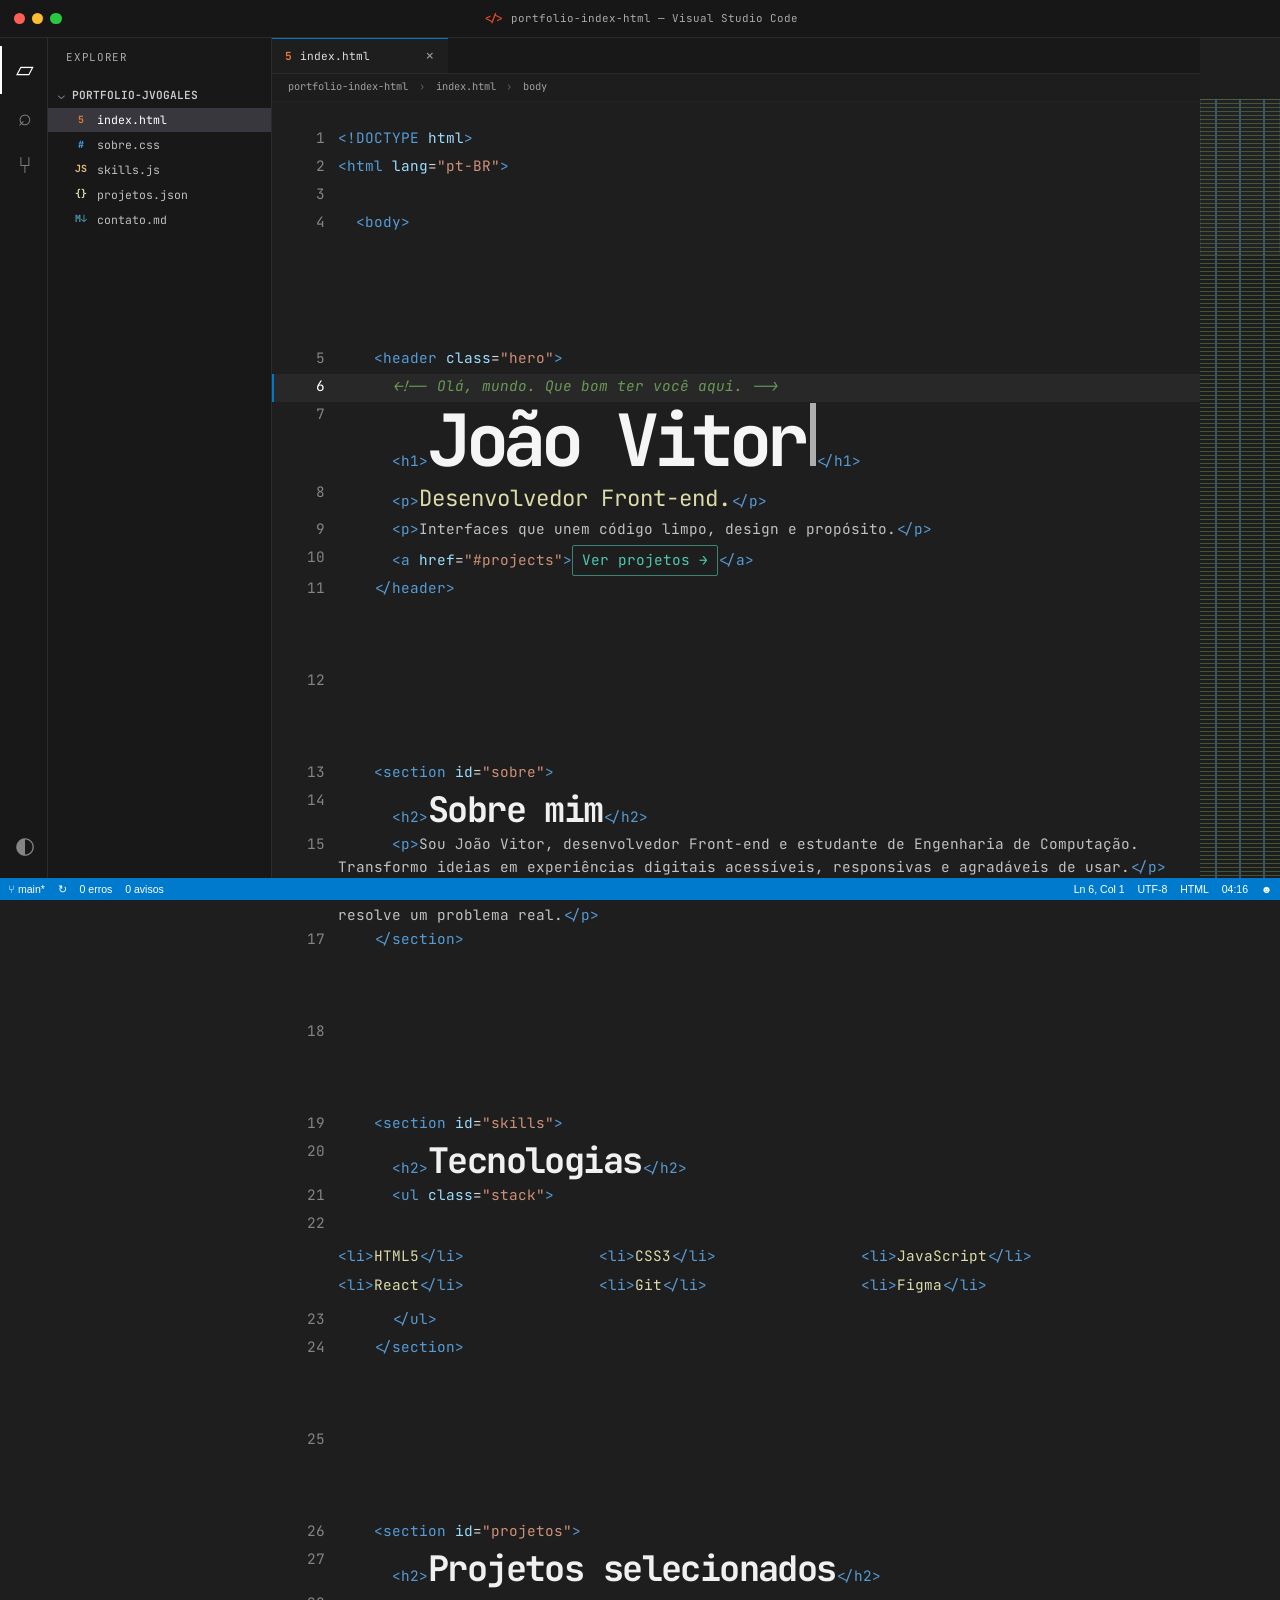
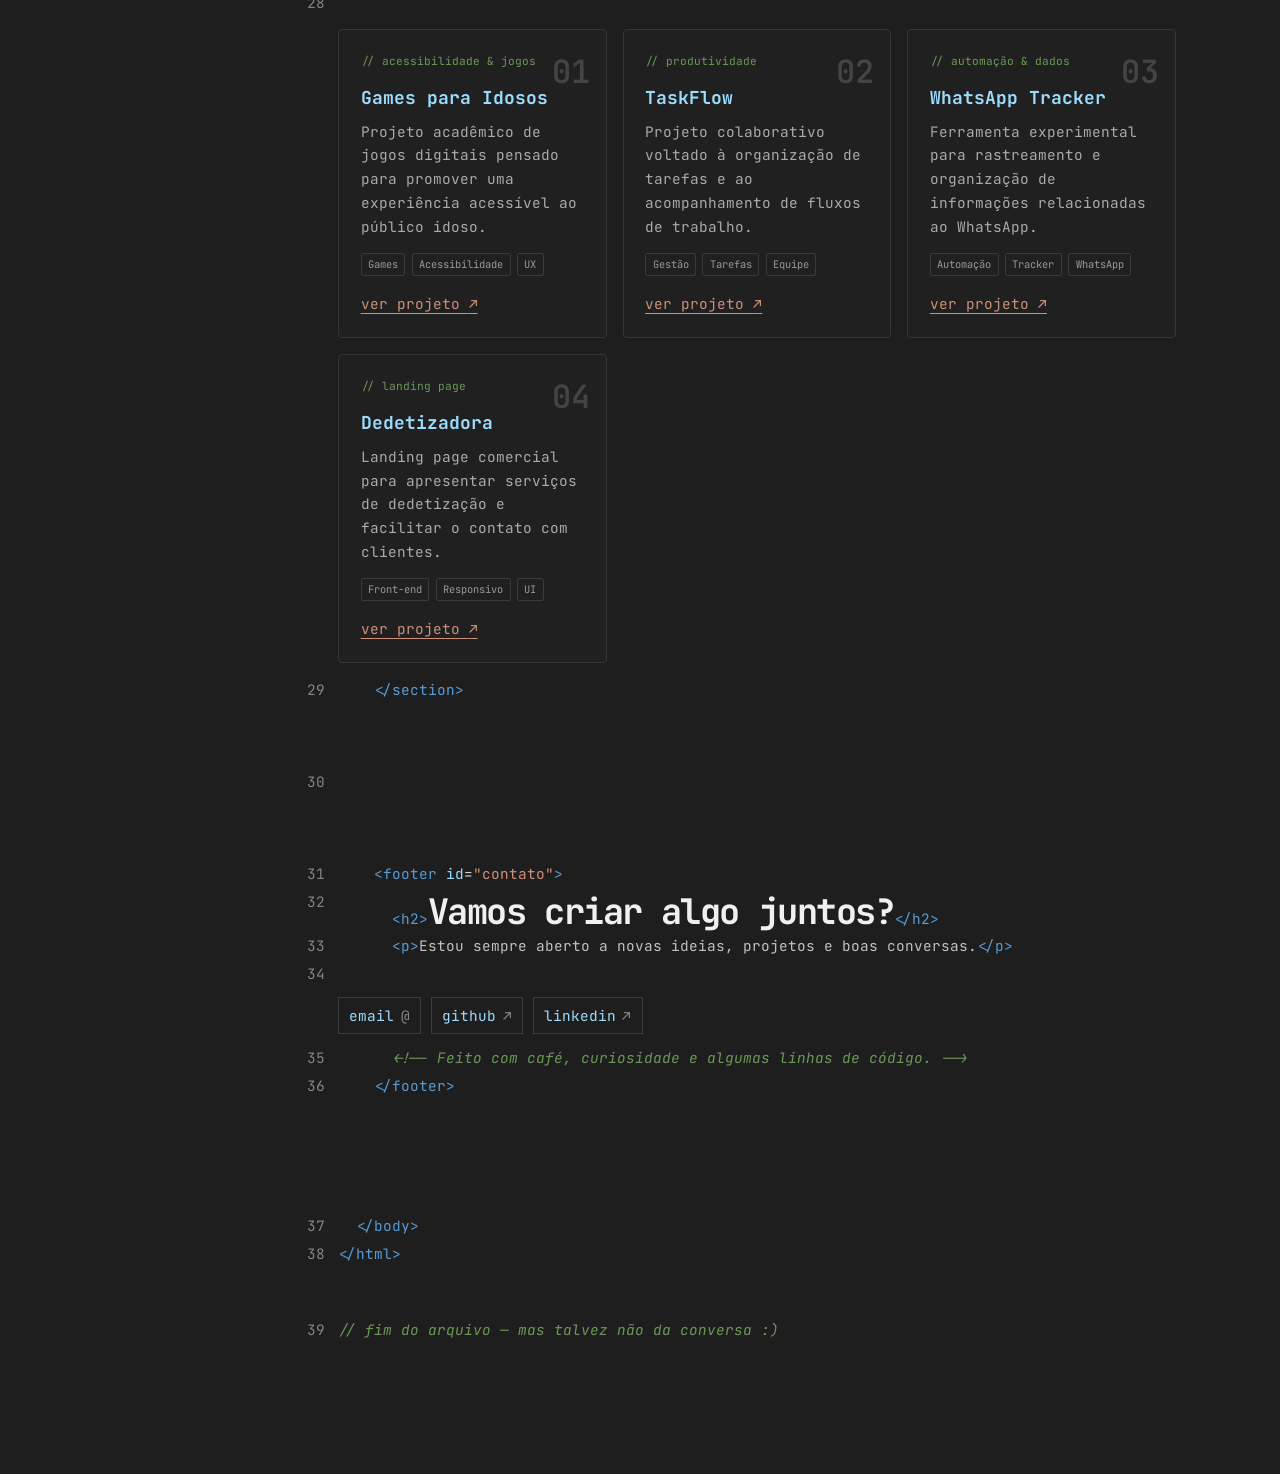
==== index.html @ 446d5761 "Add files via upload" ====
<!DOCTYPE html>
<html lang="pt-BR">
<head>
  <meta charset="UTF-8">
  <meta name="viewport" content="width=device-width, initial-scale=1.0">
  <meta name="description" content="Portfólio de João Vitor, desenvolvedor e estudante de Engenharia de Computação.">
  <meta name="theme-color" content="#1e1e1e">
  <title>João Vitor Orlandini Gales</dev></title>
  <link rel="preconnect" href="https://fonts.googleapis.com">
  <link rel="preconnect" href="https://fonts.gstatic.com" crossorigin>
  <link href="https://fonts.googleapis.com/css2?family=JetBrains+Mono:wght@400;500;600&display=swap" rel="stylesheet">
  <link rel="stylesheet" href="style.css">
</head>
<body>
  <a class="skip-link" href="#hero">Pular para o conteúdo</a>

  <div class="app-shell">
    <header class="titlebar" aria-label="Barra do editor">
      <div class="window-controls" aria-hidden="true">
        <span class="control close"></span><span class="control minimize"></span><span class="control maximize"></span>
      </div>
      <p><span class="icon-code" aria-hidden="true">&lt;/&gt;</span> portfolio-index-html — Visual Studio Code</p>
      <button class="menu-toggle" type="button" aria-label="Abrir navegação" aria-expanded="false" aria-controls="main-nav">
        <span></span><span></span><span></span>
      </button>
    </header>

    <div class="workspace">
      <aside class="activity-bar" aria-label="Atalhos do editor">
        <button class="activity active" type="button" aria-label="Arquivos" data-tooltip="Explorer">▱</button>
        <a class="activity" href="#projects" aria-label="Buscar projetos" data-tooltip="Projetos">⌕</a>
        <a class="activity" href="#contact" aria-label="Ir para contato" data-tooltip="Contato">⑂</a>
        <button class="activity theme-toggle" type="button" aria-label="Alternar tema" data-tooltip="Tema">◐</button>
      </aside>

      <aside class="explorer" aria-label="Explorador do portfólio">
        <p class="explorer-title">EXPLORER</p>
        <p class="folder"><span>⌄</span> PORTFOLIO-JVOGALES</p>
        <nav id="main-nav" aria-label="Navegação principal">
          <a href="#hero" class="file-link active"><span class="html-icon">5</span> index.html</a>
          <a href="#about" class="file-link"><span class="css-icon">#</span> sobre.css</a>
          <a href="#skills" class="file-link"><span class="js-icon">JS</span> skills.js</a>
          <a href="#projects" class="file-link"><span class="json-icon">{}</span> projetos.json</a>
          <a href="#contact" class="file-link"><span class="md-icon">M↓</span> contato.md</a>
        </nav>
      </aside>

      <main class="editor" id="editor">
        <div class="tabs" aria-hidden="true">
          <div class="tab active"><span class="html-icon">5</span> index.html <span class="tab-close">×</span></div>
        </div>

        <div class="breadcrumb" aria-hidden="true">portfolio-index-html <span>›</span> index.html <span>›</span> body</div>

        <div class="code-document">
          <div class="code-line"><span class="line-number">1</span><code><span class="syntax-tag">&lt;!DOCTYPE</span> <span class="syntax-attr">html</span><span class="syntax-tag">&gt;</span></code></div>
          <div class="code-line"><span class="line-number">2</span><code><span class="syntax-tag">&lt;html</span> <span class="syntax-attr">lang</span>=<span class="syntax-string">&quot;pt-BR&quot;</span><span class="syntax-tag">&gt;</span></code></div>
          <div class="code-line"><span class="line-number">3</span><code></code></div>
          <div class="code-line"><span class="line-number">4</span><code>  <span class="syntax-tag">&lt;body&gt;</span></code></div>

          <section id="hero" class="code-section hero" data-nav="hero" aria-labelledby="hero-title">
            <div class="code-line"><span class="line-number">5</span><code>    <span class="syntax-tag">&lt;header</span> <span class="syntax-attr">class</span>=<span class="syntax-string">&quot;hero&quot;</span><span class="syntax-tag">&gt;</span></code></div>
            <div class="code-line"><span class="line-number">6</span><code>      <span class="syntax-comment">&lt;!-- Olá, mundo. Que bom ter você aqui. --&gt;</span></code></div>
            <div class="code-line content-line"><span class="line-number">7</span><div class="code-content"><span class="indent">      </span><span class="syntax-tag">&lt;h1&gt;</span><h1 id="hero-title">João Vitor<span class="cursor" aria-hidden="true"></span></h1><span class="syntax-tag">&lt;/h1&gt;</span></div></div>
            <div class="code-line content-line"><span class="line-number">8</span><div class="code-content"><span class="indent">      </span><span class="syntax-tag">&lt;p&gt;</span><p class="hero-role">Desenvolvedor Front-end.</p><span class="syntax-tag">&lt;/p&gt;</span></div></div>
            <div class="code-line content-line"><span class="line-number">9</span><div class="code-content"><span class="indent">      </span><span class="syntax-tag">&lt;p&gt;</span><p class="hero-subtitle">Interfaces que unem código limpo, design e propósito.</p><span class="syntax-tag">&lt;/p&gt;</span></div></div>
            <div class="code-line content-line"><span class="line-number">10</span><div class="code-content"><span class="indent">      </span><span class="syntax-tag">&lt;a</span> <span class="syntax-attr">href</span>=<span class="syntax-string">&quot;#projects&quot;</span><span class="syntax-tag">&gt;</span><a class="inline-link primary-link" href="#projects">Ver projetos <span aria-hidden="true">→</span></a><span class="syntax-tag">&lt;/a&gt;</span></div></div>
            <div class="code-line"><span class="line-number">11</span><code>    <span class="syntax-tag">&lt;/header&gt;</span></code></div>
          </section>

          <div class="code-line"><span class="line-number">12</span><code></code></div>

          <section id="about" class="code-section" data-nav="about" aria-labelledby="about-title">
            <div class="code-line"><span class="line-number">13</span><code>    <span class="syntax-tag">&lt;section</span> <span class="syntax-attr">id</span>=<span class="syntax-string">&quot;sobre&quot;</span><span class="syntax-tag">&gt;</span></code></div>
            <div class="code-line content-line"><span class="line-number">14</span><div class="code-content"><span class="indent">      </span><span class="syntax-tag">&lt;h2&gt;</span><h2 id="about-title">Sobre mim</h2><span class="syntax-tag">&lt;/h2&gt;</span></div></div>
            <div class="code-line content-line text-block-line"><span class="line-number">15</span><div class="code-content"><span class="indent">      </span><span class="syntax-tag">&lt;p&gt;</span><p>Sou João Vitor, desenvolvedor Front-end e estudante de Engenharia de Computação. Transformo ideias em experiências digitais acessíveis, responsivas e agradáveis de usar.</p><span class="syntax-tag">&lt;/p&gt;</span></div></div>
            <div class="code-line content-line text-block-line"><span class="line-number">16</span><div class="code-content"><span class="indent">      </span><span class="syntax-tag">&lt;p&gt;</span><p>Gosto do encontro entre lógica e criatividade — onde cada detalhe visual também resolve um problema real.</p><span class="syntax-tag">&lt;/p&gt;</span></div></div>
            <div class="code-line"><span class="line-number">17</span><code>    <span class="syntax-tag">&lt;/section&gt;</span></code></div>
          </section>

          <div class="code-line"><span class="line-number">18</span><code></code></div>

          <section id="skills" class="code-section" data-nav="skills" aria-labelledby="skills-title">
            <div class="code-line"><span class="line-number">19</span><code>    <span class="syntax-tag">&lt;section</span> <span class="syntax-attr">id</span>=<span class="syntax-string">&quot;skills&quot;</span><span class="syntax-tag">&gt;</span></code></div>
            <div class="code-line content-line"><span class="line-number">20</span><div class="code-content"><span class="indent">      </span><span class="syntax-tag">&lt;h2&gt;</span><h2 id="skills-title">Tecnologias</h2><span class="syntax-tag">&lt;/h2&gt;</span></div></div>
            <div class="code-line"><span class="line-number">21</span><code>      <span class="syntax-tag">&lt;ul</span> <span class="syntax-attr">class</span>=<span class="syntax-string">&quot;stack&quot;</span><span class="syntax-tag">&gt;</span></code></div>
            <div class="code-line content-line skills-line"><span class="line-number">22</span><div class="code-content"><span class="indent">        </span><ul class="skill-list" aria-label="Lista de tecnologias">
              <li><span class="syntax-tag">&lt;li&gt;</span><span class="skill-chip">HTML5</span><span class="syntax-tag">&lt;/li&gt;</span></li>
              <li><span class="syntax-tag">&lt;li&gt;</span><span class="skill-chip">CSS3</span><span class="syntax-tag">&lt;/li&gt;</span></li>
              <li><span class="syntax-tag">&lt;li&gt;</span><span class="skill-chip">JavaScript</span><span class="syntax-tag">&lt;/li&gt;</span></li>
              <li><span class="syntax-tag">&lt;li&gt;</span><span class="skill-chip">React</span><span class="syntax-tag">&lt;/li&gt;</span></li>
              <li><span class="syntax-tag">&lt;li&gt;</span><span class="skill-chip">Git</span><span class="syntax-tag">&lt;/li&gt;</span></li>
              <li><span class="syntax-tag">&lt;li&gt;</span><span class="skill-chip">Figma</span><span class="syntax-tag">&lt;/li&gt;</span></li>
            </ul></div></div>
            <div class="code-line"><span class="line-number">23</span><code>      <span class="syntax-tag">&lt;/ul&gt;</span></code></div>
            <div class="code-line"><span class="line-number">24</span><code>    <span class="syntax-tag">&lt;/section&gt;</span></code></div>
          </section>

          <div class="code-line"><span class="line-number">25</span><code></code></div>

          <section id="projects" class="code-section" data-nav="projects" aria-labelledby="projects-title">
            <div class="code-line"><span class="line-number">26</span><code>    <span class="syntax-tag">&lt;section</span> <span class="syntax-attr">id</span>=<span class="syntax-string">&quot;projetos&quot;</span><span class="syntax-tag">&gt;</span></code></div>
            <div class="code-line content-line"><span class="line-number">27</span><div class="code-content"><span class="indent">      </span><span class="syntax-tag">&lt;h2&gt;</span><h2 id="projects-title">Projetos selecionados</h2><span class="syntax-tag">&lt;/h2&gt;</span></div></div>
            <div class="code-line content-line projects-line"><span class="line-number">28</span><div class="code-content"><span class="indent">      </span><div class="project-grid">
              <article class="project-card" tabindex="0">
                <div class="project-index">01</div>
                <p class="project-tag">// acessibilidade &amp; jogos</p>
                <h3>Games para Idosos</h3>
                <p>Projeto acadêmico de jogos digitais pensado para promover uma experiência acessível ao público idoso.</p>
                <ul aria-label="Temas do projeto Games para Idosos"><li>Games</li><li>Acessibilidade</li><li>UX</li></ul>
                <a href="https://github.com/jvogales/Certificadora1_GamesParaIdosos" target="_blank" rel="noopener noreferrer" aria-label="Ver Games para Idosos no GitHub">ver projeto <span>↗</span></a>
              </article>
              <article class="project-card" tabindex="0">
                <div class="project-index">02</div>
                <p class="project-tag">// produtividade</p>
                <h3>TaskFlow</h3>
                <p>Projeto colaborativo voltado à organização de tarefas e ao acompanhamento de fluxos de trabalho.</p>
                <ul aria-label="Temas do projeto TaskFlow"><li>Gestão</li><li>Tarefas</li><li>Equipe</li></ul>
                <a href="https://github.com/jpgb2023/Taskflow-TF-2026.1" target="_blank" rel="noopener noreferrer" aria-label="Ver TaskFlow no GitHub">ver projeto <span>↗</span></a>
              </article>
              <article class="project-card" tabindex="0">
                <div class="project-index">03</div>
                <p class="project-tag">// automação &amp; dados</p>
                <h3>WhatsApp Tracker</h3>
                <p>Ferramenta experimental para rastreamento e organização de informações relacionadas ao WhatsApp.</p>
                <ul aria-label="Temas do WhatsApp Tracker"><li>Automação</li><li>Tracker</li><li>WhatsApp</li></ul>
                <a href="https://github.com/jvogales/whatsapp-tracker" target="_blank" rel="noopener noreferrer" aria-label="Ver WhatsApp Tracker no GitHub">ver projeto <span>↗</span></a>
              </article>
              <article class="project-card" tabindex="0">
                <div class="project-index">04</div>
                <p class="project-tag">// landing page</p>
                <h3>Dedetizadora</h3>
                <p>Landing page comercial para apresentar serviços de dedetização e facilitar o contato com clientes.</p>
                <ul aria-label="Temas da Landing Page Dedetizadora"><li>Front-end</li><li>Responsivo</li><li>UI</li></ul>
                <a href="https://github.com/jvogales/landing-page-dedetizadora" target="_blank" rel="noopener noreferrer" aria-label="Ver Landing Page Dedetizadora no GitHub">ver projeto <span>↗</span></a>
              </article>
            </div></div></div>
            <div class="code-line"><span class="line-number">29</span><code>    <span class="syntax-tag">&lt;/section&gt;</span></code></div>
          </section>

          <div class="code-line"><span class="line-number">30</span><code></code></div>

          <section id="contact" class="code-section contact" data-nav="contact" aria-labelledby="contact-title">
            <div class="code-line"><span class="line-number">31</span><code>    <span class="syntax-tag">&lt;footer</span> <span class="syntax-attr">id</span>=<span class="syntax-string">&quot;contato&quot;</span><span class="syntax-tag">&gt;</span></code></div>
            <div class="code-line content-line"><span class="line-number">32</span><div class="code-content"><span class="indent">      </span><span class="syntax-tag">&lt;h2&gt;</span><h2 id="contact-title">Vamos criar algo juntos?</h2><span class="syntax-tag">&lt;/h2&gt;</span></div></div>
            <div class="code-line content-line text-block-line"><span class="line-number">33</span><div class="code-content"><span class="indent">      </span><span class="syntax-tag">&lt;p&gt;</span><p>Estou sempre aberto a novas ideias, projetos e boas conversas.</p><span class="syntax-tag">&lt;/p&gt;</span></div></div>
            <div class="code-line content-line contact-links-line"><span class="line-number">34</span><div class="code-content"><span class="indent">      </span><div class="contact-links">
              <a href="mailto:orlandinijoao9@gmail.com">email<span aria-hidden="true">@</span></a>
              <a href="https://github.com/jvogales" target="_blank" rel="noopener noreferrer">github<span aria-hidden="true">↗</span></a>
              <a href="https://www.linkedin.com/in/joaogales" target="_blank" rel="noopener noreferrer">linkedin<span aria-hidden="true">↗</span></a>
            </div></div></div>
            <div class="code-line"><span class="line-number">35</span><code>      <span class="syntax-comment">&lt;!-- Feito com café, curiosidade e algumas linhas de código. --&gt;</span></code></div>
            <div class="code-line"><span class="line-number">36</span><code>    <span class="syntax-tag">&lt;/footer&gt;</span></code></div>
          </section>

          <div class="code-line"><span class="line-number">37</span><code>  <span class="syntax-tag">&lt;/body&gt;</span></code></div>
          <div class="code-line"><span class="line-number">38</span><code><span class="syntax-tag">&lt;/html&gt;</span></code></div>
          <div class="code-line eof-line"><span class="line-number">39</span><code><span class="syntax-comment">// fim do arquivo — mas talvez não da conversa :)</span></code></div>
        </div>

        <aside class="minimap" aria-hidden="true"><div class="minimap-viewport"></div></aside>
      </main>
    </div>

    <footer class="statusbar" aria-label="Barra de status">
      <div class="status-left"><span class="branch">⑂ main*</span><span>↻</span><span>0 erros</span><span>0 avisos</span></div>
      <div class="status-right"><span id="status-position">Ln 1, Col 1</span><span>UTF-8</span><span>HTML</span><time id="clock" aria-label="Horário atual">--:--</time><span class="status-smile" title="Você encontrou um easter egg">☻</span></div>
    </footer>
  </div>

  <div class="command-palette" role="dialog" aria-modal="true" aria-label="Navegação rápida" hidden>
    <div class="palette-box">
      <label for="palette-input">&gt; Ir para...</label>
      <input id="palette-input" type="text" autocomplete="off" placeholder="Digite: sobre, skills, projetos ou contato">
      <p><kbd>Enter</kbd> para navegar · <kbd>Esc</kbd> para fechar</p>
    </div>
  </div>

  <div class="toast" role="status" aria-live="polite"></div>
  <script src="script.js"></script>
</body>
</html>
---- style.css ----
:root {
  --bg: #1e1e1e;
  --sidebar: #181818;
  --panel: #252526;
  --line: #2b2b2b;
  --text: #d4d4d4;
  --muted: #858585;
  --tag: #569cd6;
  --attr: #9cdcfe;
  --string: #ce9178;
  --comment: #6a9955;
  --accent: #4ec9b0;
  --yellow: #dcdcaa;
  --status: #007acc;
  --line-height: 1.75rem;
  --line-number-width: 3.25rem;
  --shadow: 0 24px 80px rgba(0, 0, 0, .35);
}

* { box-sizing: border-box; }

html { scroll-behavior: smooth; scroll-padding-top: 5rem; }

body {
  margin: 0;
  min-width: 320px;
  background: #101010;
  color: var(--text);
  font-family: "JetBrains Mono", "Cascadia Code", Consolas, monospace;
  font-size: .82rem;
  line-height: 1.65;
}

button, input { font: inherit; }
a { color: inherit; }

::selection { color: #fff; background: rgba(0, 122, 204, .72); }

.skip-link {
  position: fixed;
  z-index: 1000;
  top: .75rem;
  left: .75rem;
  padding: .65rem 1rem;
  color: #fff;
  background: var(--status);
  transform: translateY(-200%);
}
.skip-link:focus { transform: none; }

.app-shell {
  min-height: 100vh;
  min-height: 100dvh;
  background: var(--bg);
}

.titlebar {
  position: sticky;
  z-index: 40;
  top: 0;
  display: flex;
  align-items: center;
  justify-content: center;
  height: 2.4rem;
  border-bottom: 1px solid var(--line);
  background: rgba(24, 24, 24, .94);
  backdrop-filter: blur(12px);
  color: #aaa;
  font-size: .68rem;
}
.titlebar p { margin: 0; }
.icon-code { color: #e44d26; font-weight: 600; }
.window-controls { position: absolute; left: .85rem; display: flex; gap: .45rem; }
.control { width: .7rem; height: .7rem; border-radius: 50%; }
.control.close { background: #ff5f57; }
.control.minimize { background: #febc2e; }
.control.maximize { background: #28c840; }

.menu-toggle {
  position: absolute;
  right: .75rem;
  display: grid;
  gap: 4px;
  padding: .4rem;
  border: 0;
  background: transparent;
  cursor: pointer;
}
.menu-toggle span { display: block; width: 1.15rem; height: 1px; background: #bbb; }

.workspace { display: grid; grid-template-columns: 2.8rem minmax(0, 1fr); min-height: calc(100dvh - 3.8rem); }

.activity-bar {
  position: sticky;
  z-index: 30;
  top: 2.4rem;
  height: calc(100vh - 3.8rem);
  background: #181818;
  border-right: 1px solid var(--line);
  display: flex;
  flex-direction: column;
  align-items: center;
  padding-top: .45rem;
}
.activity {
  position: relative;
  display: grid;
  width: 100%;
  height: 3rem;
  place-items: center;
  border: 0;
  border-left: 2px solid transparent;
  background: none;
  color: #858585;
  text-decoration: none;
  font-size: 1.45rem;
  cursor: pointer;
}
.activity:hover, .activity:focus-visible, .activity.active { color: #fff; }
.activity.active { border-left-color: #fff; }
.theme-toggle { margin-top: auto; margin-bottom: .5rem; }
.activity::after {
  position: absolute;
  z-index: 5;
  left: calc(100% + .35rem);
  padding: .25rem .45rem;
  border-radius: 3px;
  background: #111;
  color: #ddd;
  content: attr(data-tooltip);
  opacity: 0;
  pointer-events: none;
  transform: translateX(-4px);
  transition: .15s ease;
  font-size: .66rem;
  white-space: nowrap;
}
.activity:hover::after { opacity: 1; transform: none; }

.explorer {
  position: fixed;
  z-index: 35;
  top: 2.4rem;
  left: 2.8rem;
  width: min(16rem, calc(100vw - 2.8rem));
  height: calc(100dvh - 3.8rem);
  border-right: 1px solid var(--line);
  background: var(--sidebar);
  transform: translateX(-105%);
  transition: transform .25s ease;
}
.explorer.open { transform: none; box-shadow: 14px 0 40px rgba(0, 0, 0, .42); }
.explorer-title { margin: .65rem 1.15rem 1rem; color: #aaa; font-size: .68rem; letter-spacing: .06em; }
.folder { margin: 0; padding: .2rem .6rem; color: #ccc; font-size: .7rem; font-weight: 600; }
.folder span { color: #888; }
.file-link {
  display: flex;
  align-items: center;
  gap: .5rem;
  min-height: 1.55rem;
  padding: 0 .8rem 0 1.55rem;
  color: #bdbdbd;
  text-decoration: none;
  font-size: .72rem;
}
.file-link:hover, .file-link.active { background: #37373d; color: #fff; }
.file-link span { width: 1rem; font-size: .62rem; font-weight: 700; text-align: center; }
.html-icon { color: #e37933; }
.css-icon { color: #42a5f5; }
.js-icon { color: #e5c07b; }
.json-icon { color: #dcdcaa; }
.md-icon { color: #519aba; }

.editor { position: relative; min-width: 0; overflow: clip; background: var(--bg); }
.tabs { position: sticky; z-index: 20; top: 2.4rem; height: 2.2rem; border-bottom: 1px solid var(--line); background: #181818; }
.tab { display: flex; align-items: center; gap: .55rem; width: 11rem; height: 100%; padding: 0 .8rem; border-top: 1px solid var(--status); background: var(--bg); color: #ddd; font-size: .7rem; }
.tab .html-icon { font-weight: 700; }
.tab-close { margin-left: auto; color: #999; font-size: 1rem; }
.breadcrumb { position: sticky; z-index: 18; top: 4.6rem; height: 1.8rem; padding: .26rem 1rem; border-bottom: 1px solid #242424; background: rgba(30, 30, 30, .96); color: #a0a0a0; font-size: .65rem; }
.breadcrumb span { padding: 0 .3rem; color: #666; }

.code-document { max-width: 78rem; padding: 1rem 0 8rem; }
.code-line {
  display: grid;
  grid-template-columns: var(--line-number-width) minmax(0, 1fr);
  min-height: var(--line-height);
  border-left: 2px solid transparent;
}
.code-line.is-active { border-left-color: var(--status); background: rgba(255, 255, 255, .045); }
.line-number { padding-right: .8rem; color: #858585; text-align: right; user-select: none; }
.code-line.is-active .line-number { color: #fff; }
.code-line code { display: block; padding-right: 1rem; color: var(--text); font-family: inherit; white-space: pre-wrap; }
.syntax-tag { color: var(--tag); }
.syntax-attr { color: var(--attr); }
.syntax-string { color: var(--string); }
.syntax-comment { color: var(--comment); font-style: italic; }

.code-content { min-width: 0; padding-right: 1.5rem; }
.code-content > * { vertical-align: baseline; }
.indent { white-space: pre; }
h1, h2, h3, p { margin-top: 0; }
h1, h2, .hero-role, .hero-subtitle, .text-block-line p { display: inline; }
h1 { color: #f5f5f5; font-size: clamp(2rem, 7vw, 4.5rem); line-height: 1.08; letter-spacing: -.075em; }
h2 { color: #f0f0f0; font-size: clamp(1.35rem, 5vw, 2.2rem); line-height: 1.25; letter-spacing: -.045em; }
.hero { padding: clamp(3rem, 12vh, 8rem) 0 4rem; }
.hero-role { color: var(--yellow); font-size: clamp(1rem, 3.6vw, 1.4rem); }
.hero-subtitle, .text-block-line p { color: #c1c1c1; }
.primary-link {
  display: inline-flex;
  align-items: center;
  gap: .6rem;
  padding: .15rem .55rem;
  border: 1px solid rgba(78, 201, 176, .6);
  border-radius: 2px;
  color: var(--accent);
  text-decoration: none;
  transition: .18s ease;
}
.primary-link:hover, .primary-link:focus-visible { background: var(--accent); color: #10211e; box-shadow: 0 0 24px rgba(78, 201, 176, .15); }
.cursor { display: inline-block; width: .09em; height: .88em; margin-left: .08em; background: #aeafad; animation: blink 1s step-end infinite; }
@keyframes blink { 50% { opacity: 0; } }

.code-section:not(.hero) { padding: 4rem 0; }
.text-block-line .code-content { max-width: 61rem; }

.skill-list {
  display: grid;
  grid-template-columns: repeat(2, minmax(0, 1fr));
  gap: .35rem 1rem;
  max-width: 48rem;
  margin: .6rem 0;
  padding: 0;
  list-style: none;
}
.skill-list li { min-width: 0; }
.skill-chip { color: var(--yellow); transition: color .18s ease, text-shadow .18s ease; }
.skill-list li:hover .skill-chip { color: #fff; text-shadow: 0 0 14px rgba(220, 220, 170, .45); }

.project-grid { display: grid; gap: 1rem; max-width: 63rem; margin: .9rem 0; }
.project-card {
  position: relative;
  overflow: hidden;
  padding: 1.35rem;
  border: 1px solid #353535;
  border-radius: 4px;
  background: #202020;
  transition: border-color .2s ease, transform .2s ease, background .2s ease;
}
.project-card::before { position: absolute; inset: 0 auto 0 0; width: 2px; background: var(--tag); content: ""; transform: scaleY(0); transition: transform .2s ease; }
.project-card:hover, .project-card:focus-visible { outline: none; border-color: #555; background: #242424; transform: translateY(-3px); }
.project-card:hover::before, .project-card:focus-visible::before { transform: scaleY(1); }
.project-index { position: absolute; top: 1rem; right: 1rem; color: #444; font-size: 2rem; font-weight: 600; }
.project-tag { margin-bottom: .8rem; color: var(--comment); font-size: .7rem; }
.project-card h3 { margin-bottom: .45rem; color: var(--attr); font-size: 1.12rem; }
.project-card > p:not(.project-tag) { max-width: 36rem; margin-bottom: .9rem; color: #aaa; }
.project-card ul { display: flex; flex-wrap: wrap; gap: .4rem; margin: 0 0 1rem; padding: 0; list-style: none; }
.project-card li { padding: .12rem .4rem; border: 1px solid #3a3a3a; border-radius: 2px; color: #999; font-size: .65rem; }
.project-card a { color: var(--string); text-underline-offset: .25rem; }
.project-card a:hover { color: #f3b394; }

.contact { padding-bottom: 7rem !important; }
.contact-links { display: flex; flex-wrap: wrap; gap: .6rem; margin: .75rem 0; }
.contact-links a { padding: .35rem .65rem; border: 1px solid #3c3c3c; color: var(--attr); text-decoration: none; transition: .18s ease; }
.contact-links a:hover, .contact-links a:focus-visible { border-color: var(--attr); background: rgba(156, 220, 254, .08); }
.contact-links span { padding-left: .4rem; color: var(--muted); }
.eof-line { margin-top: 3rem; }

.minimap { display: none; }
.statusbar {
  position: fixed;
  z-index: 60;
  inset: auto 0 0;
  display: flex;
  justify-content: space-between;
  height: 1.4rem;
  padding: 0 .5rem;
  background: var(--status);
  color: #fff;
  font-family: Arial, sans-serif;
  font-size: .66rem;
  line-height: 1.4rem;
}
.status-left, .status-right { display: flex; align-items: center; gap: .8rem; }
.status-right span:nth-child(2), .status-right span:nth-child(3) { display: none; }
.status-smile { cursor: help; }

.command-palette {
  position: fixed;
  z-index: 100;
  inset: 0;
  padding: 8vh 1rem;
  background: rgba(0, 0, 0, .5);
}
.command-palette[hidden] { display: none; }
.palette-box { max-width: 38rem; margin: 0 auto; padding: .65rem; border: 1px solid #454545; border-radius: 4px; background: #252526; box-shadow: var(--shadow); }
.palette-box label { display: block; margin-bottom: .35rem; color: #ddd; }
.palette-box input { width: 100%; padding: .75rem; border: 1px solid var(--status); outline: none; background: #3c3c3c; color: #fff; }
.palette-box p { margin: .5rem 0 0; color: #888; font-size: .65rem; }
kbd { padding: .08rem .3rem; border: 1px solid #555; border-radius: 2px; background: #333; color: #ccc; }
.toast { position: fixed; z-index: 110; right: 1rem; bottom: 2.4rem; max-width: calc(100vw - 2rem); padding: .7rem 1rem; border-left: 2px solid var(--accent); background: #252526; color: #ddd; box-shadow: var(--shadow); opacity: 0; transform: translateY(1rem); pointer-events: none; transition: .25s ease; }
.toast.show { opacity: 1; transform: none; }

body.light-theme {
  --bg: #fafafa;
  --sidebar: #f2f2f2;
  --panel: #ececec;
  --line: #ddd;
  --text: #383a42;
  --muted: #8a8a8a;
  --tag: #4078f2;
  --attr: #0184bc;
  --string: #a626a4;
  --comment: #50a14f;
  --accent: #0184bc;
  --yellow: #986801;
  background: #ddd;
}
body.light-theme .titlebar, body.light-theme .activity-bar, body.light-theme .tabs { background: #e8e8e8; }
body.light-theme .breadcrumb { background: rgba(250, 250, 250, .96); }
body.light-theme .project-card { background: #f5f5f5; }
body.light-theme h1, body.light-theme h2 { color: #202124; }
body.light-theme .hero-subtitle, body.light-theme .text-block-line p { color: #555; }

@media (min-width: 650px) {
  body { font-size: .9rem; }
  .workspace { grid-template-columns: 3rem 12.5rem minmax(0, 1fr); }
  .activity-bar { grid-column: 1; }
  .explorer { position: sticky; z-index: 25; top: 2.4rem; left: auto; grid-column: 2; width: auto; height: calc(100vh - 3.8rem); transform: none; }
  .editor { grid-column: 3; }
  .menu-toggle { display: none; }
  .code-document { padding-top: 1.5rem; }
  .skill-list { grid-template-columns: repeat(3, minmax(0, 1fr)); }
  .status-right span:nth-child(2), .status-right span:nth-child(3) { display: inline; }
}

@media (min-width: 980px) {
  :root { --line-number-width: 4rem; }
  .workspace { grid-template-columns: 3rem 14rem minmax(0, 1fr); }
  .editor { padding-right: 5rem; }
  .minimap { position: fixed; z-index: 15; top: 6.2rem; right: 0; display: block; width: 5rem; height: calc(100vh - 7.6rem); opacity: .45; background: repeating-linear-gradient(to bottom, #6a9955 0 1px, transparent 1px 4px), repeating-linear-gradient(to right, transparent 0 15px, #569cd6 15px 17px, transparent 17px 24px); }
  .minimap-viewport { position: absolute; inset: 0; height: 20%; border: 1px solid rgba(255, 255, 255, .12); background: rgba(255, 255, 255, .05); }
  .project-grid { grid-template-columns: repeat(3, 1fr); }
  .project-card { min-height: 19rem; display: flex; flex-direction: column; }
  .project-card a { margin-top: auto; }
}

@media (prefers-reduced-motion: reduce) {
  html { scroll-behavior: auto; }
  *, *::before, *::after { animation-duration: .01ms !important; animation-iteration-count: 1 !important; transition-duration: .01ms !important; }
}
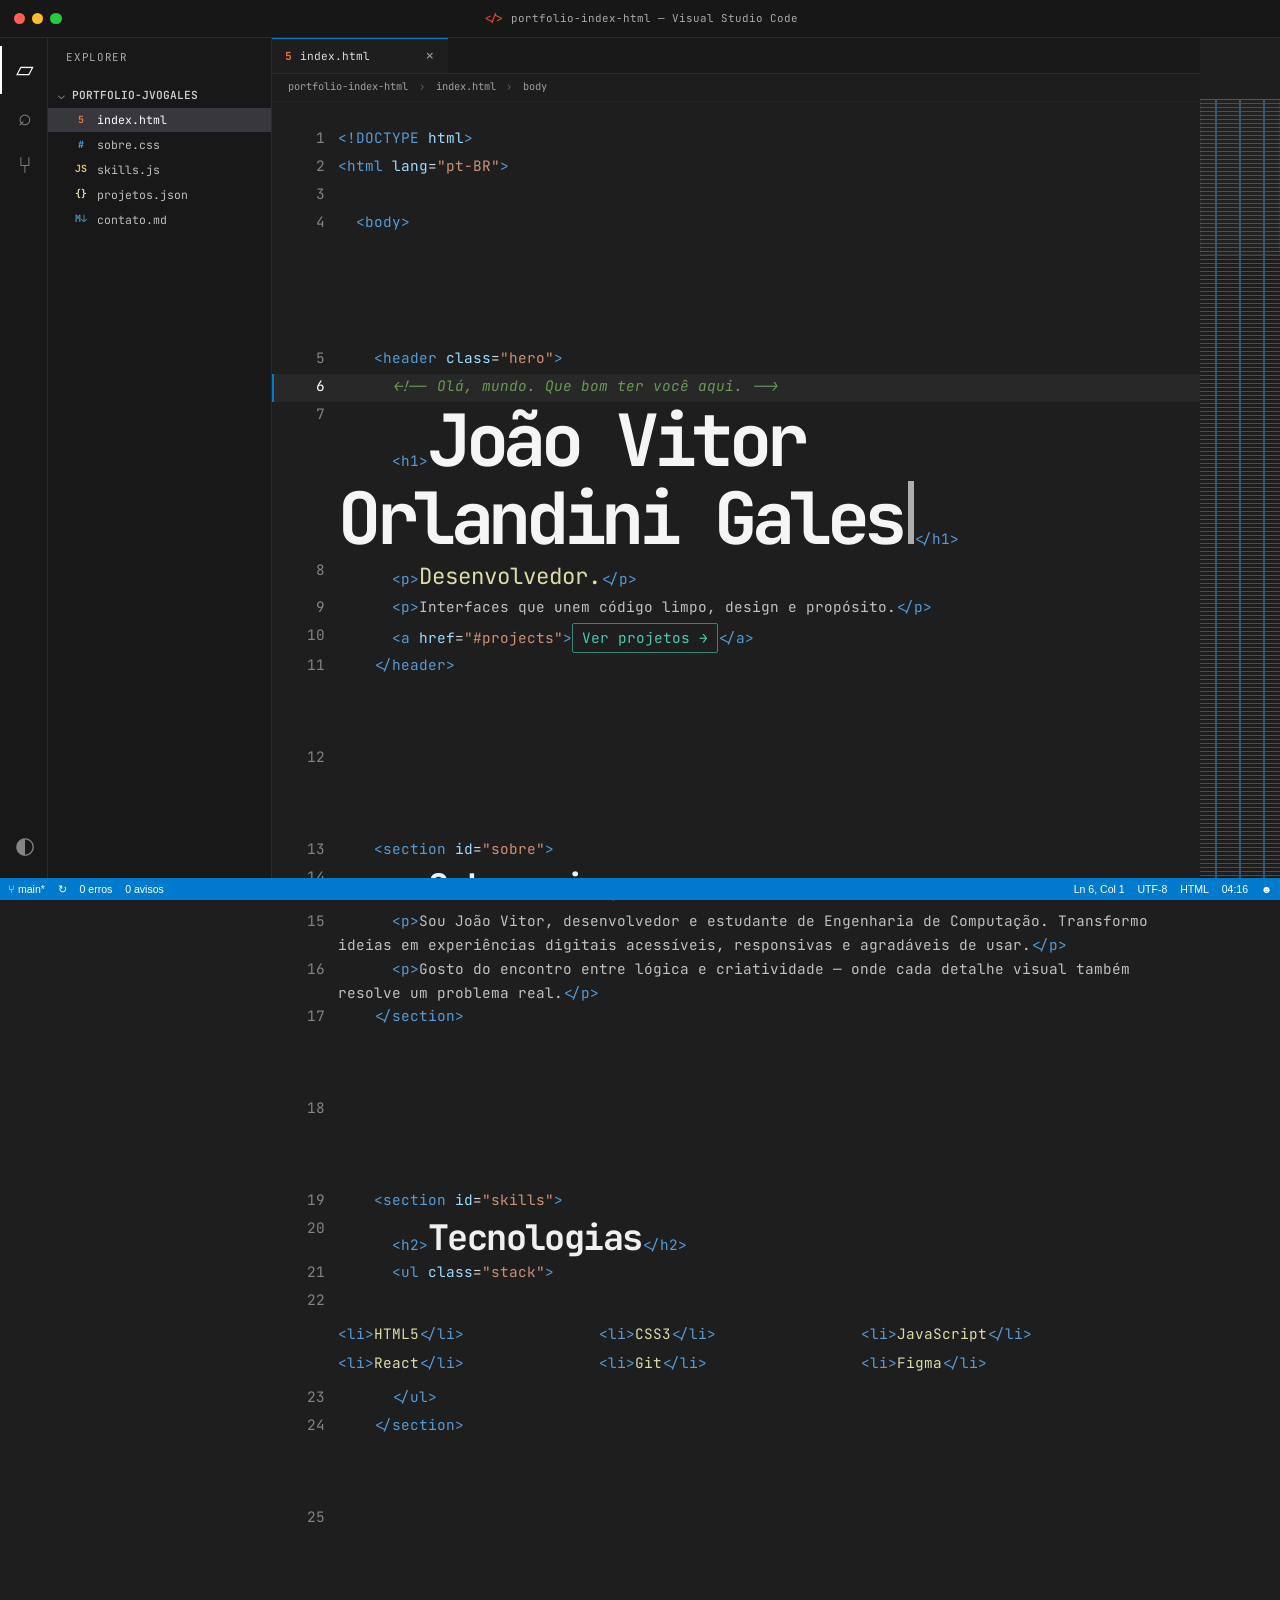
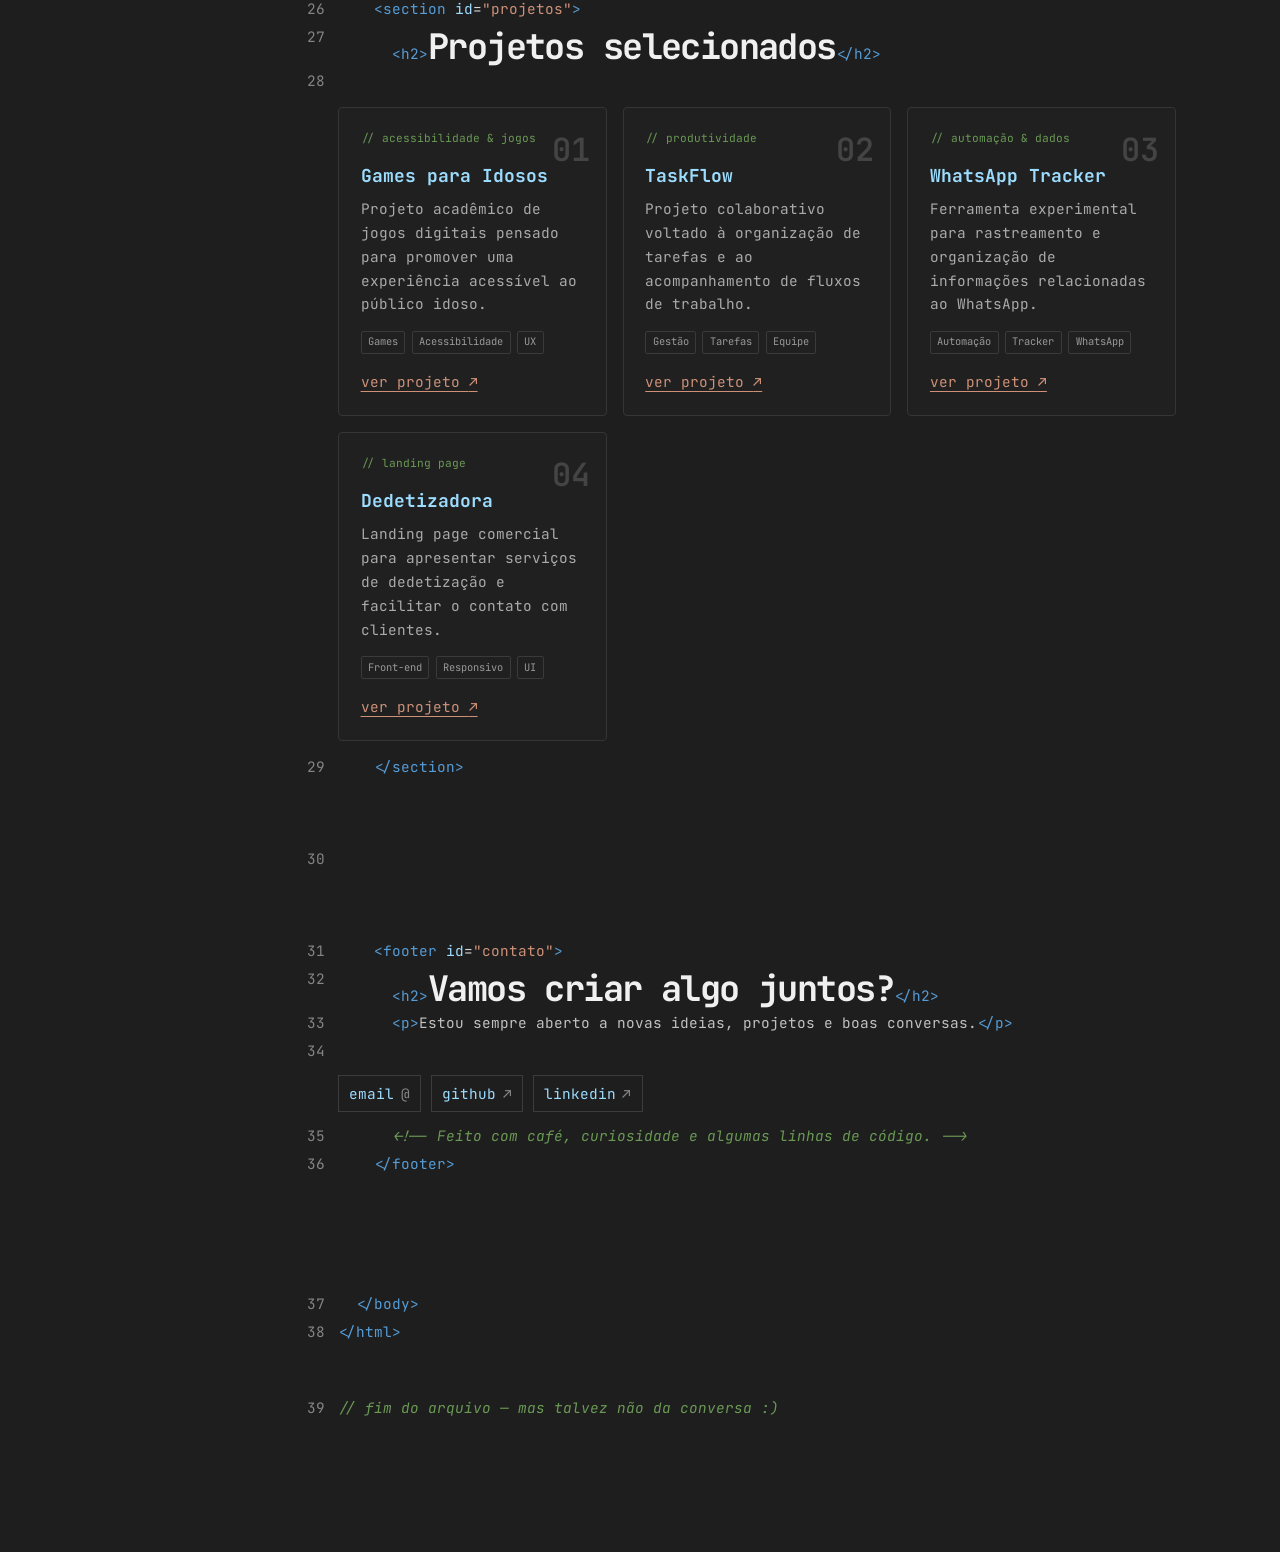
==== commit 6fc85da4: "Update hero section with full name and role" ====
--- a/index.html
+++ b/index.html
@@ -5,7 +5,7 @@
   <meta name="viewport" content="width=device-width, initial-scale=1.0">
   <meta name="description" content="Portfólio de João Vitor, desenvolvedor e estudante de Engenharia de Computação.">
   <meta name="theme-color" content="#1e1e1e">
-  <title>João Vitor Orlandini Gales</dev></title>
+  <title>portfolio_jvogales</title>
   <link rel="preconnect" href="https://fonts.googleapis.com">
   <link rel="preconnect" href="https://fonts.gstatic.com" crossorigin>
   <link href="https://fonts.googleapis.com/css2?family=JetBrains+Mono:wght@400;500;600&display=swap" rel="stylesheet">
@@ -61,8 +61,8 @@
           <section id="hero" class="code-section hero" data-nav="hero" aria-labelledby="hero-title">
             <div class="code-line"><span class="line-number">5</span><code>    <span class="syntax-tag">&lt;header</span> <span class="syntax-attr">class</span>=<span class="syntax-string">&quot;hero&quot;</span><span class="syntax-tag">&gt;</span></code></div>
             <div class="code-line"><span class="line-number">6</span><code>      <span class="syntax-comment">&lt;!-- Olá, mundo. Que bom ter você aqui. --&gt;</span></code></div>
-            <div class="code-line content-line"><span class="line-number">7</span><div class="code-content"><span class="indent">      </span><span class="syntax-tag">&lt;h1&gt;</span><h1 id="hero-title">João Vitor<span class="cursor" aria-hidden="true"></span></h1><span class="syntax-tag">&lt;/h1&gt;</span></div></div>
-            <div class="code-line content-line"><span class="line-number">8</span><div class="code-content"><span class="indent">      </span><span class="syntax-tag">&lt;p&gt;</span><p class="hero-role">Desenvolvedor Front-end.</p><span class="syntax-tag">&lt;/p&gt;</span></div></div>
+            <div class="code-line content-line"><span class="line-number">7</span><div class="code-content"><span class="indent">      </span><span class="syntax-tag">&lt;h1&gt;</span><h1 id="hero-title">João Vitor Orlandini Gales<span class="cursor" aria-hidden="true"></span></h1><span class="syntax-tag">&lt;/h1&gt;</span></div></div>
+            <div class="code-line content-line"><span class="line-number">8</span><div class="code-content"><span class="indent">      </span><span class="syntax-tag">&lt;p&gt;</span><p class="hero-role">Desenvolvedor.</p><span class="syntax-tag">&lt;/p&gt;</span></div></div>
             <div class="code-line content-line"><span class="line-number">9</span><div class="code-content"><span class="indent">      </span><span class="syntax-tag">&lt;p&gt;</span><p class="hero-subtitle">Interfaces que unem código limpo, design e propósito.</p><span class="syntax-tag">&lt;/p&gt;</span></div></div>
             <div class="code-line content-line"><span class="line-number">10</span><div class="code-content"><span class="indent">      </span><span class="syntax-tag">&lt;a</span> <span class="syntax-attr">href</span>=<span class="syntax-string">&quot;#projects&quot;</span><span class="syntax-tag">&gt;</span><a class="inline-link primary-link" href="#projects">Ver projetos <span aria-hidden="true">→</span></a><span class="syntax-tag">&lt;/a&gt;</span></div></div>
             <div class="code-line"><span class="line-number">11</span><code>    <span class="syntax-tag">&lt;/header&gt;</span></code></div>
@@ -73,7 +73,7 @@
           <section id="about" class="code-section" data-nav="about" aria-labelledby="about-title">
             <div class="code-line"><span class="line-number">13</span><code>    <span class="syntax-tag">&lt;section</span> <span class="syntax-attr">id</span>=<span class="syntax-string">&quot;sobre&quot;</span><span class="syntax-tag">&gt;</span></code></div>
             <div class="code-line content-line"><span class="line-number">14</span><div class="code-content"><span class="indent">      </span><span class="syntax-tag">&lt;h2&gt;</span><h2 id="about-title">Sobre mim</h2><span class="syntax-tag">&lt;/h2&gt;</span></div></div>
-            <div class="code-line content-line text-block-line"><span class="line-number">15</span><div class="code-content"><span class="indent">      </span><span class="syntax-tag">&lt;p&gt;</span><p>Sou João Vitor, desenvolvedor Front-end e estudante de Engenharia de Computação. Transformo ideias em experiências digitais acessíveis, responsivas e agradáveis de usar.</p><span class="syntax-tag">&lt;/p&gt;</span></div></div>
+            <div class="code-line content-line text-block-line"><span class="line-number">15</span><div class="code-content"><span class="indent">      </span><span class="syntax-tag">&lt;p&gt;</span><p>Sou João Vitor, desenvolvedor e estudante de Engenharia de Computação. Transformo ideias em experiências digitais acessíveis, responsivas e agradáveis de usar.</p><span class="syntax-tag">&lt;/p&gt;</span></div></div>
             <div class="code-line content-line text-block-line"><span class="line-number">16</span><div class="code-content"><span class="indent">      </span><span class="syntax-tag">&lt;p&gt;</span><p>Gosto do encontro entre lógica e criatividade — onde cada detalhe visual também resolve um problema real.</p><span class="syntax-tag">&lt;/p&gt;</span></div></div>
             <div class="code-line"><span class="line-number">17</span><code>    <span class="syntax-tag">&lt;/section&gt;</span></code></div>
           </section>
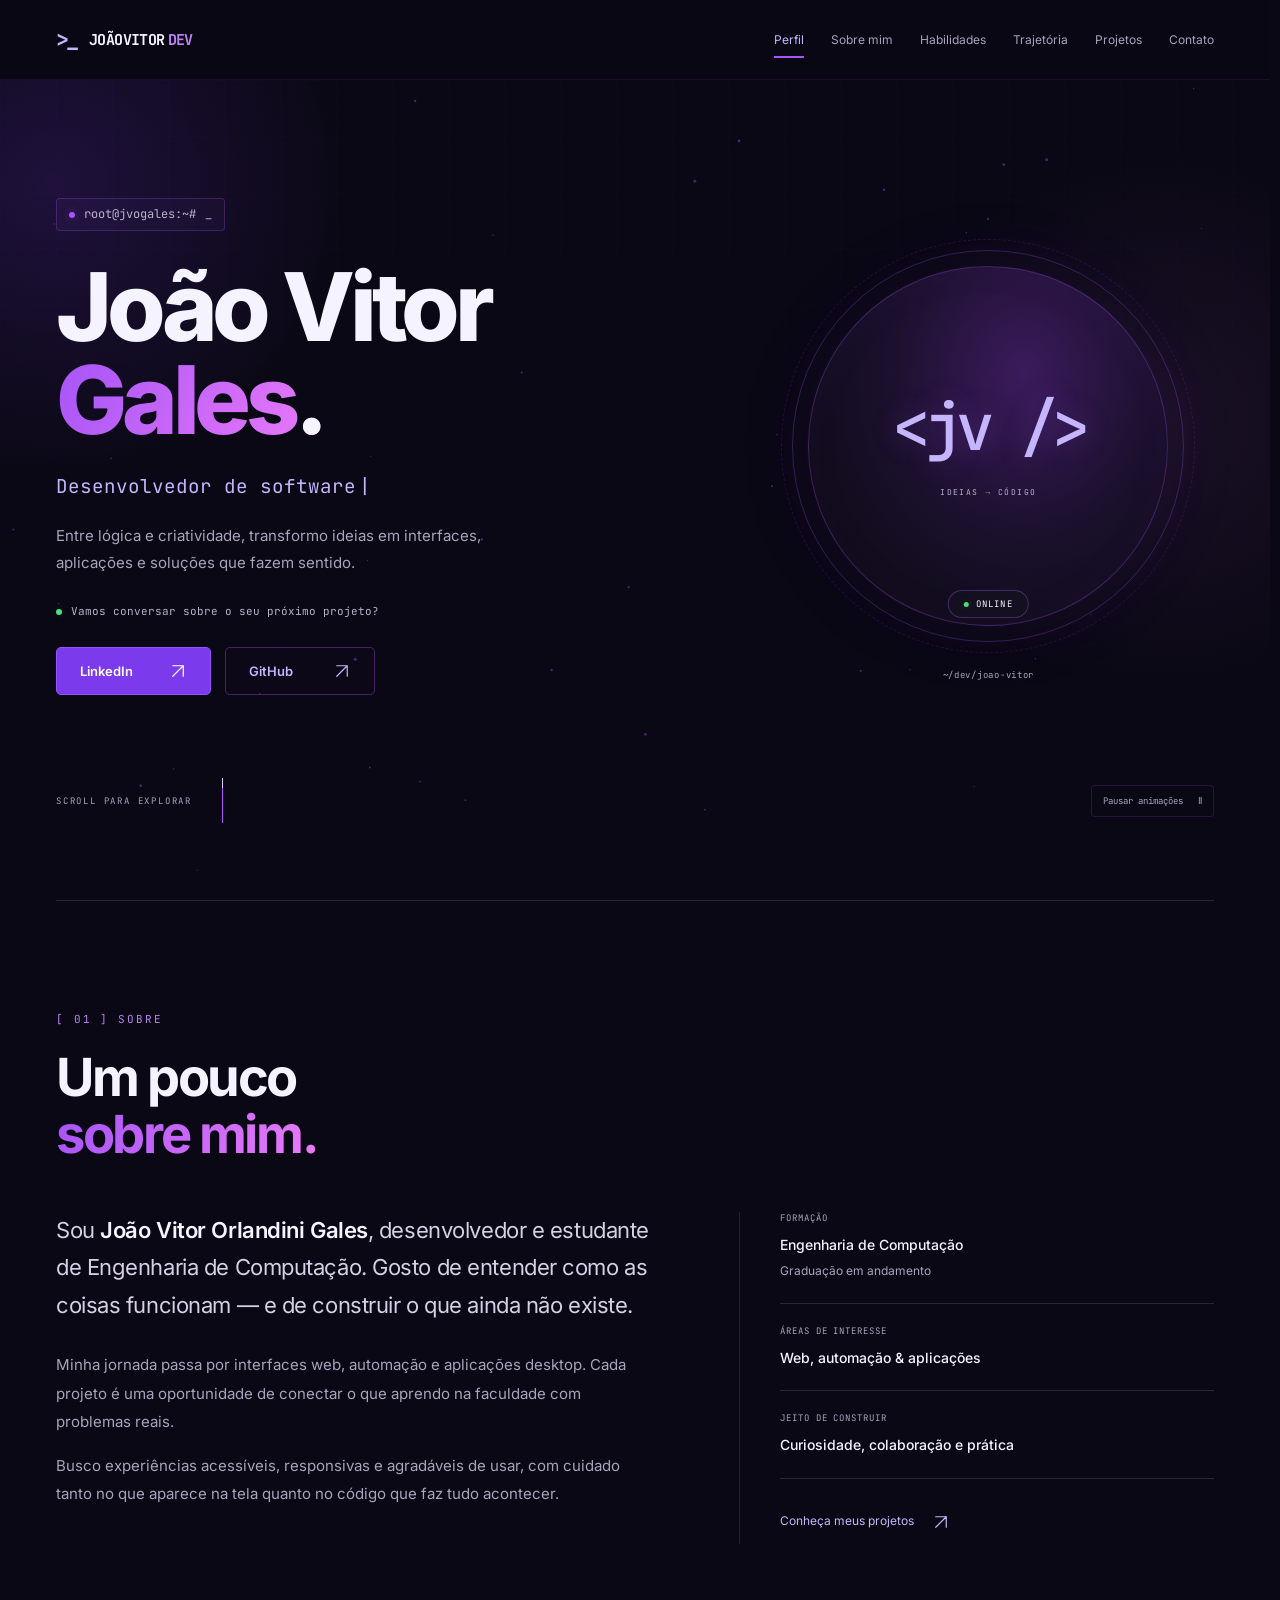
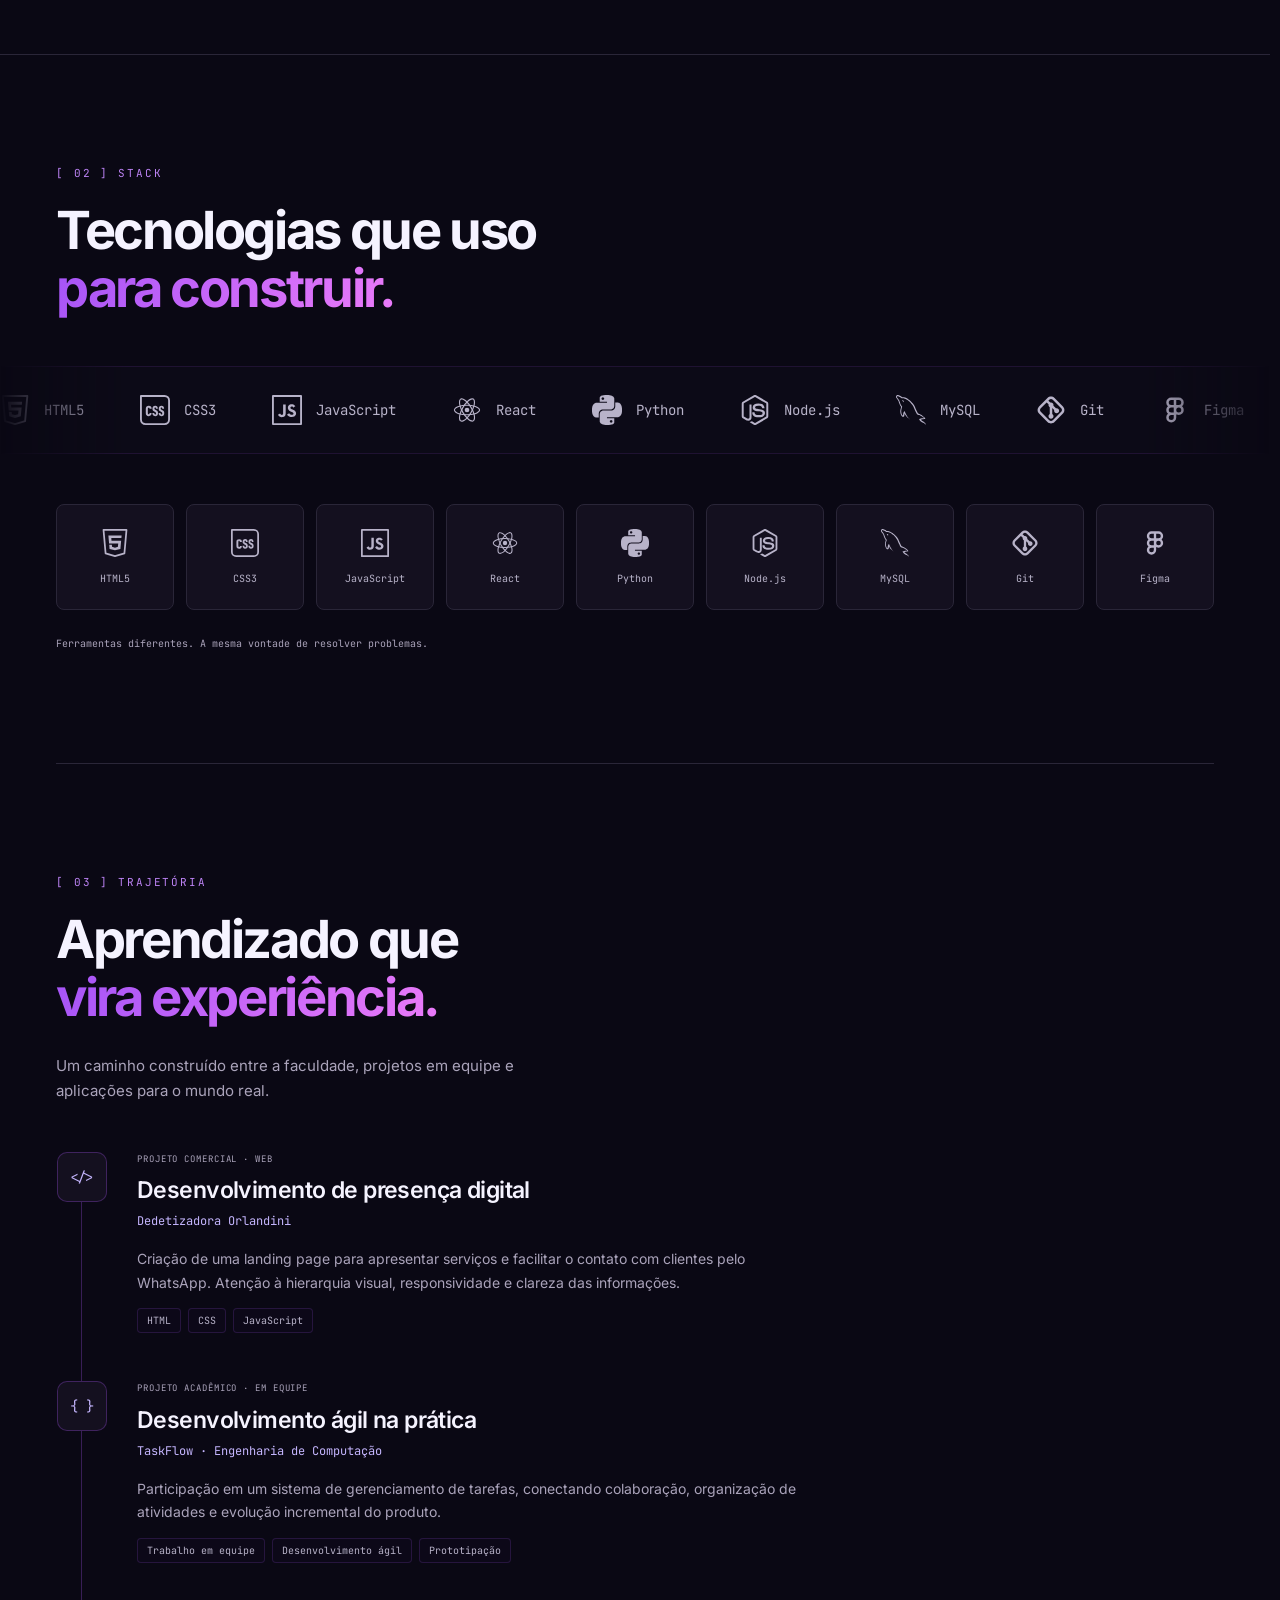
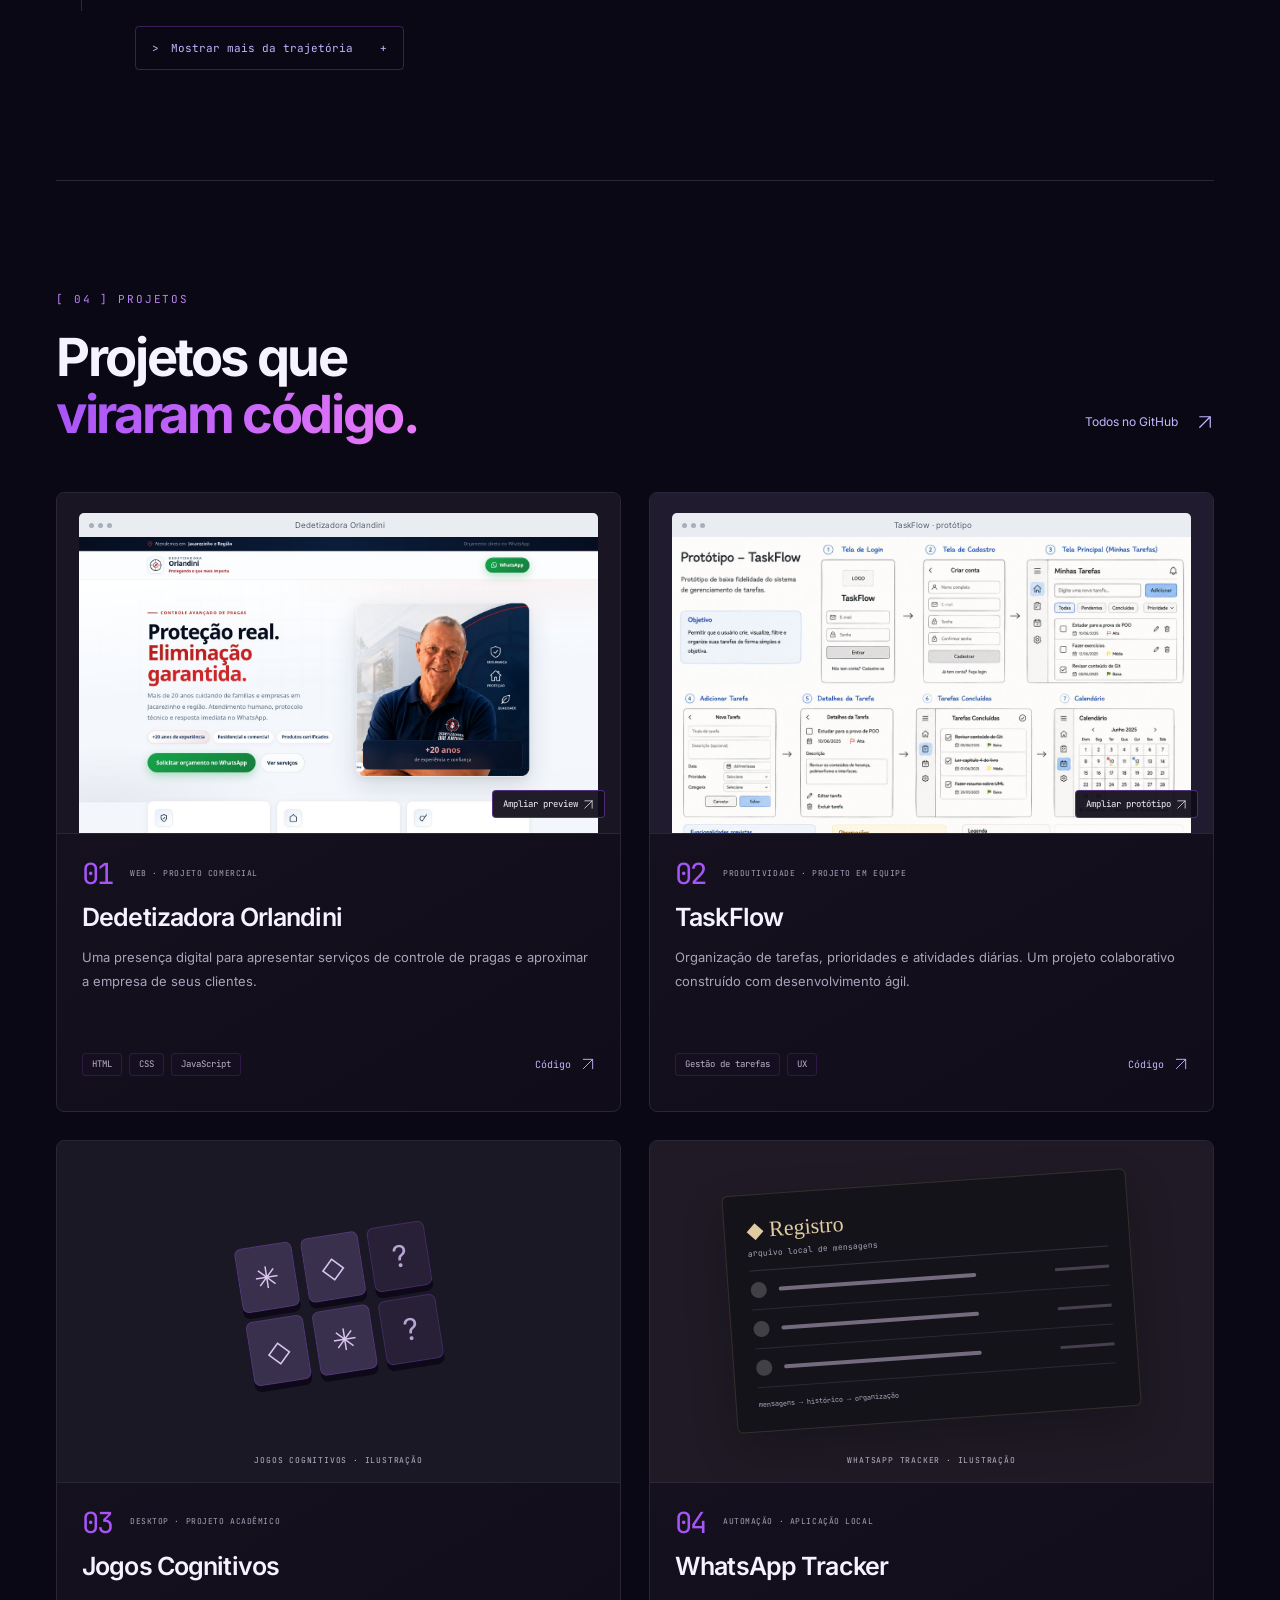
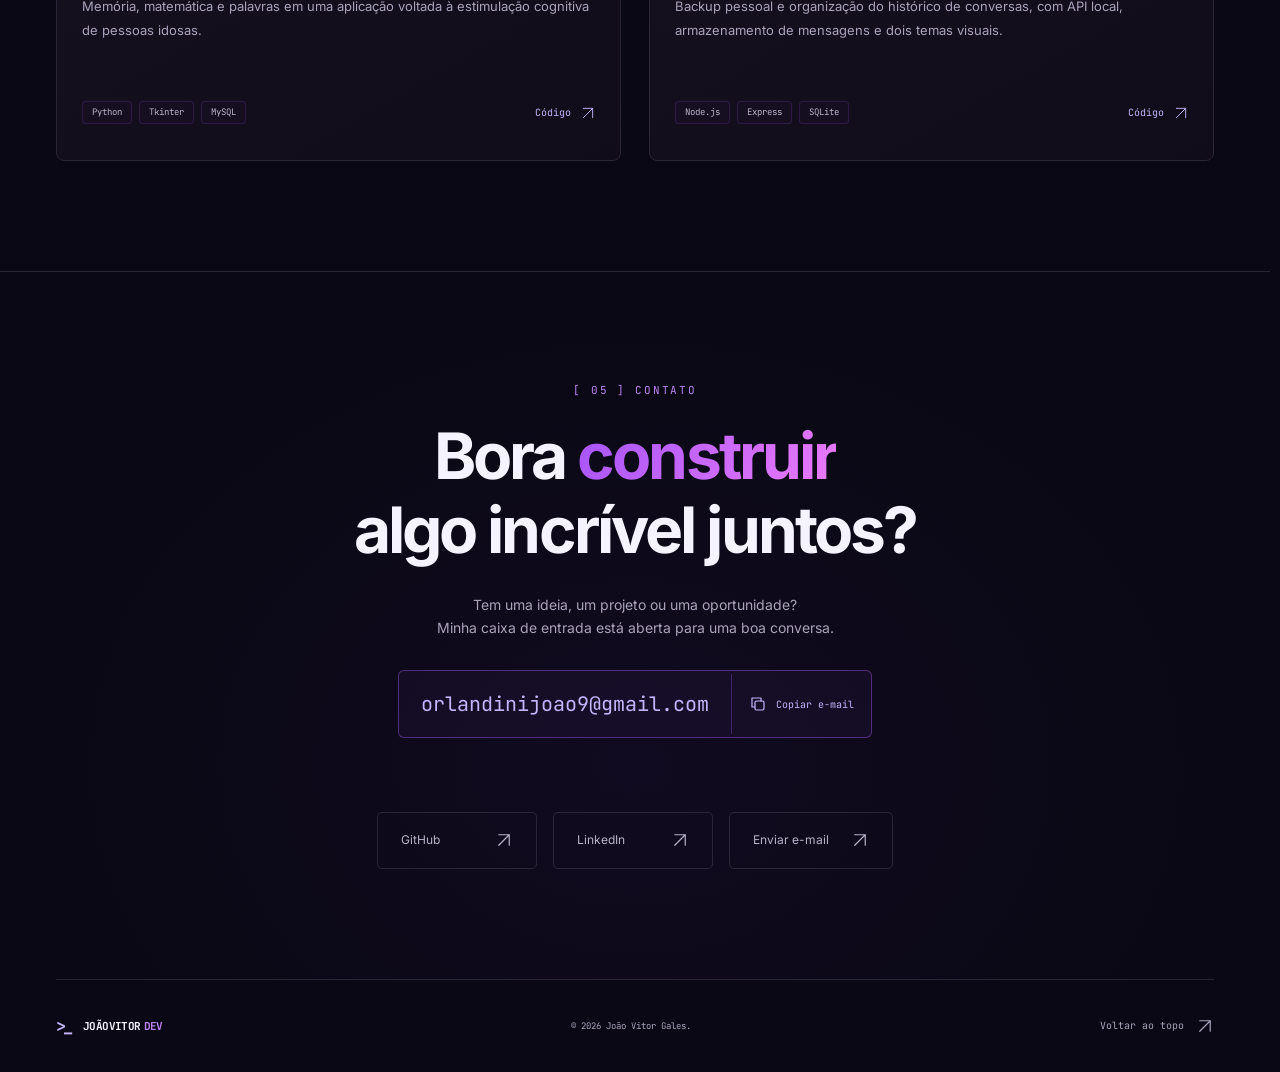
==== commit 4b26b5fd: "Redesign portfolio with Cyber Purple style and project previews" ====
--- a/index.html
+++ b/index.html
@@ -1,182 +1,1254 @@
-<!DOCTYPE html>
+<!doctype html>
 <html lang="pt-BR">
-<head>
-  <meta charset="UTF-8">
-  <meta name="viewport" content="width=device-width, initial-scale=1.0">
-  <meta name="description" content="Portfólio de João Vitor, desenvolvedor e estudante de Engenharia de Computação.">
-  <meta name="theme-color" content="#1e1e1e">
-  <title>portfolio_jvogales</title>
-  <link rel="preconnect" href="https://fonts.googleapis.com">
-  <link rel="preconnect" href="https://fonts.gstatic.com" crossorigin>
-  <link href="https://fonts.googleapis.com/css2?family=JetBrains+Mono:wght@400;500;600&display=swap" rel="stylesheet">
-  <link rel="stylesheet" href="style.css">
-</head>
-<body>
-  <a class="skip-link" href="#hero">Pular para o conteúdo</a>
-
-  <div class="app-shell">
-    <header class="titlebar" aria-label="Barra do editor">
-      <div class="window-controls" aria-hidden="true">
-        <span class="control close"></span><span class="control minimize"></span><span class="control maximize"></span>
+  <head>
+    <meta charset="UTF-8" />
+    <meta name="viewport" content="width=device-width, initial-scale=1" />
+    <meta
+      name="description"
+      content="João Vitor Orlandini Gales — desenvolvedor e estudante de Engenharia de Computação. Projetos web, automação e aplicações que transformam ideias em código."
+    />
+    <meta name="theme-color" content="#0a0814" />
+    <title>João Vitor Gales | Desenvolvedor</title>
+    <link
+      rel="preload"
+      href="assets/fonts/inter-latin.woff2"
+      as="font"
+      type="font/woff2"
+      crossorigin
+    />
+    <link
+      rel="preload"
+      href="assets/fonts/jetbrains-mono-latin.woff2"
+      as="font"
+      type="font/woff2"
+      crossorigin
+    />
+    <link rel="stylesheet" href="style.css" />
+    <script src="script.js" defer></script>
+  </head>
+  <body>
+    <a class="skip-link" href="#main">Pular para o conteúdo</a>
+    <header class="header">
+      <div class="header-inner wrap">
+        <a class="wordmark" href="#perfil" aria-label="João Vitor Gales, início"
+          ><span class="logo-prompt" aria-hidden="true">&gt;_</span>
+          JOÃOVITOR<span class="logo-dev">DEV</span></a
+        ><button
+          class="menu-toggle"
+          type="button"
+          aria-expanded="false"
+          aria-controls="main-nav"
+        >
+          <span class="menu-icon" aria-hidden="true"></span
+          ><span class="menu-label">Menu</span>
+        </button>
+        <nav id="main-nav" aria-label="Navegação principal">
+          <a href="#perfil" aria-current="location">Perfil</a
+          ><a href="#sobre">Sobre mim</a><a href="#habilidades">Habilidades</a
+          ><a href="#trajetoria">Trajetória</a><a href="#projetos">Projetos</a
+          ><a href="#contato">Contato</a>
+        </nav>
       </div>
-      <p><span class="icon-code" aria-hidden="true">&lt;/&gt;</span> portfolio-index-html — Visual Studio Code</p>
-      <button class="menu-toggle" type="button" aria-label="Abrir navegação" aria-expanded="false" aria-controls="main-nav">
-        <span></span><span></span><span></span>
-      </button>
     </header>
-
-    <div class="workspace">
-      <aside class="activity-bar" aria-label="Atalhos do editor">
-        <button class="activity active" type="button" aria-label="Arquivos" data-tooltip="Explorer">▱</button>
-        <a class="activity" href="#projects" aria-label="Buscar projetos" data-tooltip="Projetos">⌕</a>
-        <a class="activity" href="#contact" aria-label="Ir para contato" data-tooltip="Contato">⑂</a>
-        <button class="activity theme-toggle" type="button" aria-label="Alternar tema" data-tooltip="Tema">◐</button>
-      </aside>
-
-      <aside class="explorer" aria-label="Explorador do portfólio">
-        <p class="explorer-title">EXPLORER</p>
-        <p class="folder"><span>⌄</span> PORTFOLIO-JVOGALES</p>
-        <nav id="main-nav" aria-label="Navegação principal">
-          <a href="#hero" class="file-link active"><span class="html-icon">5</span> index.html</a>
-          <a href="#about" class="file-link"><span class="css-icon">#</span> sobre.css</a>
-          <a href="#skills" class="file-link"><span class="js-icon">JS</span> skills.js</a>
-          <a href="#projects" class="file-link"><span class="json-icon">{}</span> projetos.json</a>
-          <a href="#contact" class="file-link"><span class="md-icon">M↓</span> contato.md</a>
-        </nav>
-      </aside>
-
-      <main class="editor" id="editor">
-        <div class="tabs" aria-hidden="true">
-          <div class="tab active"><span class="html-icon">5</span> index.html <span class="tab-close">×</span></div>
+    <main id="main">
+      <section class="hero" id="perfil" aria-labelledby="hero-title">
+        <canvas id="particles" aria-hidden="true"></canvas>
+        <div class="hero-grid" aria-hidden="true"></div>
+        <div class="hero-content wrap">
+          <div class="hero-copy">
+            <p class="terminal-prompt">
+              <span class="dot"></span>root@jvogales:~#
+              <span class="cursor" aria-hidden="true">_</span>
+            </p>
+            <h1 id="hero-title">
+              João Vitor<br /><span class="gradient-text"
+                >Gales<span class="name-dot">.</span></span
+              >
+            </h1>
+            <p class="hero-role">
+              <span class="typing-text">Desenvolvedor de software</span
+              ><span class="role-cursor" aria-hidden="true">|</span>
+            </p>
+            <p class="hero-tagline">
+              Entre lógica e criatividade, transformo ideias em interfaces,
+              aplicações e soluções que fazem sentido.
+            </p>
+            <p class="hero-status">
+              <span class="online-dot"></span>Vamos conversar sobre o seu
+              próximo projeto?
+            </p>
+            <div class="hero-actions">
+              <a
+                class="button primary"
+                href="https://www.linkedin.com/in/joaogales"
+                target="_blank"
+                rel="noopener noreferrer"
+                >LinkedIn
+                <svg
+                  class="arrow"
+                  aria-hidden="true"
+                  viewBox="0 0 24 24"
+                  fill="none"
+                >
+                  <path d="M5 19 19 5M5 5h14v14" /></svg></a
+              ><a
+                class="button secondary"
+                href="https://github.com/jvogales"
+                target="_blank"
+                rel="noopener noreferrer"
+                >GitHub
+                <svg
+                  class="arrow"
+                  aria-hidden="true"
+                  viewBox="0 0 24 24"
+                  fill="none"
+                >
+                  <path d="M5 19 19 5M5 5h14v14" /></svg
+              ></a>
+            </div>
+          </div>
+          <div
+            class="identity"
+            aria-label="Identidade visual de João Vitor Gales"
+          >
+            <div class="identity-ring" aria-hidden="true"></div>
+            <div class="identity-grid" aria-hidden="true"></div>
+            <div class="identity-core">
+              <span class="identity-code" aria-hidden="true">&lt;jv /&gt;</span
+              ><span class="identity-caption">IDEIAS → CÓDIGO</span>
+            </div>
+            <span class="online-badge"
+              ><span class="online-dot"></span> ONLINE</span
+            ><span class="identity-note" aria-hidden="true"
+              >~/dev/joao-vitor</span
+            >
+          </div>
         </div>
-
-        <div class="breadcrumb" aria-hidden="true">portfolio-index-html <span>›</span> index.html <span>›</span> body</div>
-
-        <div class="code-document">
-          <div class="code-line"><span class="line-number">1</span><code><span class="syntax-tag">&lt;!DOCTYPE</span> <span class="syntax-attr">html</span><span class="syntax-tag">&gt;</span></code></div>
-          <div class="code-line"><span class="line-number">2</span><code><span class="syntax-tag">&lt;html</span> <span class="syntax-attr">lang</span>=<span class="syntax-string">&quot;pt-BR&quot;</span><span class="syntax-tag">&gt;</span></code></div>
-          <div class="code-line"><span class="line-number">3</span><code></code></div>
-          <div class="code-line"><span class="line-number">4</span><code>  <span class="syntax-tag">&lt;body&gt;</span></code></div>
-
-          <section id="hero" class="code-section hero" data-nav="hero" aria-labelledby="hero-title">
-            <div class="code-line"><span class="line-number">5</span><code>    <span class="syntax-tag">&lt;header</span> <span class="syntax-attr">class</span>=<span class="syntax-string">&quot;hero&quot;</span><span class="syntax-tag">&gt;</span></code></div>
-            <div class="code-line"><span class="line-number">6</span><code>      <span class="syntax-comment">&lt;!-- Olá, mundo. Que bom ter você aqui. --&gt;</span></code></div>
-            <div class="code-line content-line"><span class="line-number">7</span><div class="code-content"><span class="indent">      </span><span class="syntax-tag">&lt;h1&gt;</span><h1 id="hero-title">João Vitor Orlandini Gales<span class="cursor" aria-hidden="true"></span></h1><span class="syntax-tag">&lt;/h1&gt;</span></div></div>
-            <div class="code-line content-line"><span class="line-number">8</span><div class="code-content"><span class="indent">      </span><span class="syntax-tag">&lt;p&gt;</span><p class="hero-role">Desenvolvedor.</p><span class="syntax-tag">&lt;/p&gt;</span></div></div>
-            <div class="code-line content-line"><span class="line-number">9</span><div class="code-content"><span class="indent">      </span><span class="syntax-tag">&lt;p&gt;</span><p class="hero-subtitle">Interfaces que unem código limpo, design e propósito.</p><span class="syntax-tag">&lt;/p&gt;</span></div></div>
-            <div class="code-line content-line"><span class="line-number">10</span><div class="code-content"><span class="indent">      </span><span class="syntax-tag">&lt;a</span> <span class="syntax-attr">href</span>=<span class="syntax-string">&quot;#projects&quot;</span><span class="syntax-tag">&gt;</span><a class="inline-link primary-link" href="#projects">Ver projetos <span aria-hidden="true">→</span></a><span class="syntax-tag">&lt;/a&gt;</span></div></div>
-            <div class="code-line"><span class="line-number">11</span><code>    <span class="syntax-tag">&lt;/header&gt;</span></code></div>
-          </section>
-
-          <div class="code-line"><span class="line-number">12</span><code></code></div>
-
-          <section id="about" class="code-section" data-nav="about" aria-labelledby="about-title">
-            <div class="code-line"><span class="line-number">13</span><code>    <span class="syntax-tag">&lt;section</span> <span class="syntax-attr">id</span>=<span class="syntax-string">&quot;sobre&quot;</span><span class="syntax-tag">&gt;</span></code></div>
-            <div class="code-line content-line"><span class="line-number">14</span><div class="code-content"><span class="indent">      </span><span class="syntax-tag">&lt;h2&gt;</span><h2 id="about-title">Sobre mim</h2><span class="syntax-tag">&lt;/h2&gt;</span></div></div>
-            <div class="code-line content-line text-block-line"><span class="line-number">15</span><div class="code-content"><span class="indent">      </span><span class="syntax-tag">&lt;p&gt;</span><p>Sou João Vitor, desenvolvedor e estudante de Engenharia de Computação. Transformo ideias em experiências digitais acessíveis, responsivas e agradáveis de usar.</p><span class="syntax-tag">&lt;/p&gt;</span></div></div>
-            <div class="code-line content-line text-block-line"><span class="line-number">16</span><div class="code-content"><span class="indent">      </span><span class="syntax-tag">&lt;p&gt;</span><p>Gosto do encontro entre lógica e criatividade — onde cada detalhe visual também resolve um problema real.</p><span class="syntax-tag">&lt;/p&gt;</span></div></div>
-            <div class="code-line"><span class="line-number">17</span><code>    <span class="syntax-tag">&lt;/section&gt;</span></code></div>
-          </section>
-
-          <div class="code-line"><span class="line-number">18</span><code></code></div>
-
-          <section id="skills" class="code-section" data-nav="skills" aria-labelledby="skills-title">
-            <div class="code-line"><span class="line-number">19</span><code>    <span class="syntax-tag">&lt;section</span> <span class="syntax-attr">id</span>=<span class="syntax-string">&quot;skills&quot;</span><span class="syntax-tag">&gt;</span></code></div>
-            <div class="code-line content-line"><span class="line-number">20</span><div class="code-content"><span class="indent">      </span><span class="syntax-tag">&lt;h2&gt;</span><h2 id="skills-title">Tecnologias</h2><span class="syntax-tag">&lt;/h2&gt;</span></div></div>
-            <div class="code-line"><span class="line-number">21</span><code>      <span class="syntax-tag">&lt;ul</span> <span class="syntax-attr">class</span>=<span class="syntax-string">&quot;stack&quot;</span><span class="syntax-tag">&gt;</span></code></div>
-            <div class="code-line content-line skills-line"><span class="line-number">22</span><div class="code-content"><span class="indent">        </span><ul class="skill-list" aria-label="Lista de tecnologias">
-              <li><span class="syntax-tag">&lt;li&gt;</span><span class="skill-chip">HTML5</span><span class="syntax-tag">&lt;/li&gt;</span></li>
-              <li><span class="syntax-tag">&lt;li&gt;</span><span class="skill-chip">CSS3</span><span class="syntax-tag">&lt;/li&gt;</span></li>
-              <li><span class="syntax-tag">&lt;li&gt;</span><span class="skill-chip">JavaScript</span><span class="syntax-tag">&lt;/li&gt;</span></li>
-              <li><span class="syntax-tag">&lt;li&gt;</span><span class="skill-chip">React</span><span class="syntax-tag">&lt;/li&gt;</span></li>
-              <li><span class="syntax-tag">&lt;li&gt;</span><span class="skill-chip">Git</span><span class="syntax-tag">&lt;/li&gt;</span></li>
-              <li><span class="syntax-tag">&lt;li&gt;</span><span class="skill-chip">Figma</span><span class="syntax-tag">&lt;/li&gt;</span></li>
-            </ul></div></div>
-            <div class="code-line"><span class="line-number">23</span><code>      <span class="syntax-tag">&lt;/ul&gt;</span></code></div>
-            <div class="code-line"><span class="line-number">24</span><code>    <span class="syntax-tag">&lt;/section&gt;</span></code></div>
-          </section>
-
-          <div class="code-line"><span class="line-number">25</span><code></code></div>
-
-          <section id="projects" class="code-section" data-nav="projects" aria-labelledby="projects-title">
-            <div class="code-line"><span class="line-number">26</span><code>    <span class="syntax-tag">&lt;section</span> <span class="syntax-attr">id</span>=<span class="syntax-string">&quot;projetos&quot;</span><span class="syntax-tag">&gt;</span></code></div>
-            <div class="code-line content-line"><span class="line-number">27</span><div class="code-content"><span class="indent">      </span><span class="syntax-tag">&lt;h2&gt;</span><h2 id="projects-title">Projetos selecionados</h2><span class="syntax-tag">&lt;/h2&gt;</span></div></div>
-            <div class="code-line content-line projects-line"><span class="line-number">28</span><div class="code-content"><span class="indent">      </span><div class="project-grid">
-              <article class="project-card" tabindex="0">
-                <div class="project-index">01</div>
-                <p class="project-tag">// acessibilidade &amp; jogos</p>
-                <h3>Games para Idosos</h3>
-                <p>Projeto acadêmico de jogos digitais pensado para promover uma experiência acessível ao público idoso.</p>
-                <ul aria-label="Temas do projeto Games para Idosos"><li>Games</li><li>Acessibilidade</li><li>UX</li></ul>
-                <a href="https://github.com/jvogales/Certificadora1_GamesParaIdosos" target="_blank" rel="noopener noreferrer" aria-label="Ver Games para Idosos no GitHub">ver projeto <span>↗</span></a>
-              </article>
-              <article class="project-card" tabindex="0">
-                <div class="project-index">02</div>
-                <p class="project-tag">// produtividade</p>
-                <h3>TaskFlow</h3>
-                <p>Projeto colaborativo voltado à organização de tarefas e ao acompanhamento de fluxos de trabalho.</p>
-                <ul aria-label="Temas do projeto TaskFlow"><li>Gestão</li><li>Tarefas</li><li>Equipe</li></ul>
-                <a href="https://github.com/jpgb2023/Taskflow-TF-2026.1" target="_blank" rel="noopener noreferrer" aria-label="Ver TaskFlow no GitHub">ver projeto <span>↗</span></a>
-              </article>
-              <article class="project-card" tabindex="0">
-                <div class="project-index">03</div>
-                <p class="project-tag">// automação &amp; dados</p>
-                <h3>WhatsApp Tracker</h3>
-                <p>Ferramenta experimental para rastreamento e organização de informações relacionadas ao WhatsApp.</p>
-                <ul aria-label="Temas do WhatsApp Tracker"><li>Automação</li><li>Tracker</li><li>WhatsApp</li></ul>
-                <a href="https://github.com/jvogales/whatsapp-tracker" target="_blank" rel="noopener noreferrer" aria-label="Ver WhatsApp Tracker no GitHub">ver projeto <span>↗</span></a>
-              </article>
-              <article class="project-card" tabindex="0">
-                <div class="project-index">04</div>
-                <p class="project-tag">// landing page</p>
-                <h3>Dedetizadora</h3>
-                <p>Landing page comercial para apresentar serviços de dedetização e facilitar o contato com clientes.</p>
-                <ul aria-label="Temas da Landing Page Dedetizadora"><li>Front-end</li><li>Responsivo</li><li>UI</li></ul>
-                <a href="https://github.com/jvogales/landing-page-dedetizadora" target="_blank" rel="noopener noreferrer" aria-label="Ver Landing Page Dedetizadora no GitHub">ver projeto <span>↗</span></a>
-              </article>
-            </div></div></div>
-            <div class="code-line"><span class="line-number">29</span><code>    <span class="syntax-tag">&lt;/section&gt;</span></code></div>
-          </section>
-
-          <div class="code-line"><span class="line-number">30</span><code></code></div>
-
-          <section id="contact" class="code-section contact" data-nav="contact" aria-labelledby="contact-title">
-            <div class="code-line"><span class="line-number">31</span><code>    <span class="syntax-tag">&lt;footer</span> <span class="syntax-attr">id</span>=<span class="syntax-string">&quot;contato&quot;</span><span class="syntax-tag">&gt;</span></code></div>
-            <div class="code-line content-line"><span class="line-number">32</span><div class="code-content"><span class="indent">      </span><span class="syntax-tag">&lt;h2&gt;</span><h2 id="contact-title">Vamos criar algo juntos?</h2><span class="syntax-tag">&lt;/h2&gt;</span></div></div>
-            <div class="code-line content-line text-block-line"><span class="line-number">33</span><div class="code-content"><span class="indent">      </span><span class="syntax-tag">&lt;p&gt;</span><p>Estou sempre aberto a novas ideias, projetos e boas conversas.</p><span class="syntax-tag">&lt;/p&gt;</span></div></div>
-            <div class="code-line content-line contact-links-line"><span class="line-number">34</span><div class="code-content"><span class="indent">      </span><div class="contact-links">
-              <a href="mailto:orlandinijoao9@gmail.com">email<span aria-hidden="true">@</span></a>
-              <a href="https://github.com/jvogales" target="_blank" rel="noopener noreferrer">github<span aria-hidden="true">↗</span></a>
-              <a href="https://www.linkedin.com/in/joaogales" target="_blank" rel="noopener noreferrer">linkedin<span aria-hidden="true">↗</span></a>
-            </div></div></div>
-            <div class="code-line"><span class="line-number">35</span><code>      <span class="syntax-comment">&lt;!-- Feito com café, curiosidade e algumas linhas de código. --&gt;</span></code></div>
-            <div class="code-line"><span class="line-number">36</span><code>    <span class="syntax-tag">&lt;/footer&gt;</span></code></div>
-          </section>
-
-          <div class="code-line"><span class="line-number">37</span><code>  <span class="syntax-tag">&lt;/body&gt;</span></code></div>
-          <div class="code-line"><span class="line-number">38</span><code><span class="syntax-tag">&lt;/html&gt;</span></code></div>
-          <div class="code-line eof-line"><span class="line-number">39</span><code><span class="syntax-comment">// fim do arquivo — mas talvez não da conversa :)</span></code></div>
+        <div class="hero-foot wrap">
+          <a class="scroll-hint" href="#sobre"
+            ><span>SCROLL PARA EXPLORAR</span
+            ><span class="scroll-line" aria-hidden="true"></span></a
+          ><button id="motion-toggle" type="button" aria-pressed="false">
+            Pausar animações <span aria-hidden="true">Ⅱ</span>
+          </button>
         </div>
-
-        <aside class="minimap" aria-hidden="true"><div class="minimap-viewport"></div></aside>
-      </main>
-    </div>
-
-    <footer class="statusbar" aria-label="Barra de status">
-      <div class="status-left"><span class="branch">⑂ main*</span><span>↻</span><span>0 erros</span><span>0 avisos</span></div>
-      <div class="status-right"><span id="status-position">Ln 1, Col 1</span><span>UTF-8</span><span>HTML</span><time id="clock" aria-label="Horário atual">--:--</time><span class="status-smile" title="Você encontrou um easter egg">☻</span></div>
+      </section>
+      <section class="section wrap" id="sobre" aria-labelledby="about-title">
+        <div class="section-heading">
+          <p class="section-tag">[ 01 ] SOBRE</p>
+          <h2 id="about-title">
+            Um pouco<br /><span class="gradient-text">sobre mim.</span>
+          </h2>
+        </div>
+        <div class="about-grid">
+          <div class="about-story">
+            <p class="about-lead">
+              Sou <strong>João Vitor Orlandini Gales</strong>, desenvolvedor e
+              estudante de Engenharia de Computação. Gosto de entender como as
+              coisas funcionam — e de construir o que ainda não existe.
+            </p>
+            <p>
+              Minha jornada passa por interfaces web, automação e aplicações
+              desktop. Cada projeto é uma oportunidade de conectar o que aprendo
+              na faculdade com problemas reais.
+            </p>
+            <p>
+              Busco experiências acessíveis, responsivas e agradáveis de usar,
+              com cuidado tanto no que aparece na tela quanto no código que faz
+              tudo acontecer.
+            </p>
+          </div>
+          <aside class="about-facts" aria-label="Resumo do perfil">
+            <div>
+              <span class="fact-label">FORMAÇÃO</span
+              ><strong>Engenharia de Computação</strong
+              ><span class="fact-detail">Graduação em andamento</span>
+            </div>
+            <div>
+              <span class="fact-label">ÁREAS DE INTERESSE</span
+              ><strong>Web, automação & aplicações</strong>
+            </div>
+            <div>
+              <span class="fact-label">JEITO DE CONSTRUIR</span
+              ><strong>Curiosidade, colaboração e prática</strong>
+            </div>
+            <a class="text-link" href="#projetos"
+              >Conheça meus projetos
+              <svg
+                class="arrow"
+                aria-hidden="true"
+                viewBox="0 0 24 24"
+                fill="none"
+              >
+                <path d="M5 19 19 5M5 5h14v14" /></svg
+            ></a>
+          </aside>
+        </div>
+      </section>
+      <section
+        class="section skills-section"
+        id="habilidades"
+        aria-labelledby="skills-title"
+      >
+        <div class="wrap section-heading">
+          <p class="section-tag">[ 02 ] STACK</p>
+          <h2 id="skills-title">
+            Tecnologias que uso<br /><span class="gradient-text"
+              >para construir.</span
+            >
+          </h2>
+        </div>
+        <div class="marquee" aria-hidden="true">
+          <div class="marquee-track">
+            <div class="marquee-group">
+              <span class="tech-item"
+                ><svg
+                  aria-hidden="true"
+                  focusable="false"
+                  viewBox="0 0 24 24"
+                  fill="none"
+                  xmlns="http://www.w3.org/2000/svg"
+                >
+                  <path
+                    d="M 2.16,0.75 l 19.69,0 l -1.79,20.22 L 11.98,23.25 l -8.03,-2.29 L 2.16,0.75 z"
+                    stroke="currentColor"
+                    stroke-width="1.5"
+                    stroke-linejoin="round"
+                  />
+                  <path
+                    d="m 9.02,10.07 l -0.2,-2.34 l 8.65,0 l 0.2,-2.25 L 6.33,5.48 l 0.6,6.89 l 7.85,0 l -0.28,2.95 l -2.5,0.69 l -2.54,-0.7 l -0.16,-1.81 L 7.05,13.49 l 0.28,3.59 L 12,18.32 l 4.63,-1.24 l 0.64,-7.02 L 9.02,10.07 z"
+                    fill="currentColor"
+                  />
+                </svg>
+                <span>HTML5</span></span
+              ><span class="tech-item"
+                ><svg
+                  aria-hidden="true"
+                  focusable="false"
+                  viewBox="0 0 24 24"
+                  fill="none"
+                  xmlns="http://www.w3.org/2000/svg"
+                >
+                  <path
+                    d="M 0.75,0.75 l 0,18.9 A 3.6,3.6 0 0,0 4.35,23.25 l 15.3,0 A 3.6,3.6 0 0,0 23.25,19.65 L 23.25,4.35 A 3.6,3.6 0 0,0 19.65,0.75 Z"
+                    stroke="currentColor"
+                    stroke-width="1.5"
+                    stroke-linejoin="round"
+                  />
+                  <path
+                    d="m 12.17,8.66 c 1.44,0 2.1,0.99 2.12,2.43 l -1.48,0 c 0.02,-0.26 -0.04,-0.55 -0.13,-0.77 c -0.09,-0.18 -0.26,-0.24 -0.51,-0.24 c -0.42,0 -0.64,0.24 -0.64,0.77 c -0.02,0.53 0.26,0.82 0.71,0.99 c 0.66,0.26 1.48,0.68 1.77,1.19 q 0.4,0.6 0.4,1.52 c 0,1.48 -0.84,2.38 -2.3,2.38 c -1.52,0 -2.21,-0.95 -2.23,-2.47 l 1.55,0 c 0,0.73 0.24,1.08 0.73,1.08 c 0.24,0 0.42,-0.07 0.51,-0.22 c 0.18,-0.29 0.22,-1.08 -0.04,-1.39 c -0.29,-0.38 -0.84,-0.55 -1.21,-0.75 q -0.76,-0.36 -1.13,-0.86 c -0.22,-0.33 -0.33,-0.82 -0.33,-1.41 c 0,-1.32 0.86,-2.27 2.23,-2.25 m 4.97,0 c 1.46,0 2.12,0.99 2.14,2.43 l -1.48,0 c 0,-0.26 -0.04,-0.55 -0.15,-0.77 c -0.09,-0.18 -0.24,-0.24 -0.49,-0.24 c -0.44,0 -0.66,0.24 -0.66,0.77 s 0.26,0.82 0.73,0.99 c 0.64,0.26 1.48,0.68 1.77,1.19 c 0.24,0.4 0.38,0.91 0.38,1.52 c 0.02,1.48 -0.82,2.38 -2.27,2.38 c -1.55,0 -2.23,-0.97 -2.25,-2.47 l 1.55,0 c 0,0.68 0.24,1.08 0.73,1.08 c 0.24,0 0.42,-0.07 0.51,-0.22 c 0.2,-0.29 0.24,-1.08 -0.04,-1.39 c -0.26,-0.38 -0.82,-0.55 -1.21,-0.75 c -0.51,-0.24 -0.88,-0.53 -1.1,-0.86 s -0.33,-0.82 -0.33,-1.41 c -0.02,-1.32 0.84,-2.27 2.21,-2.25 m -10.15,0.02 c 0.65,-0.01 1.31,0.18 1.69,0.58 c 0.4,0.4 0.62,1.04 0.6,1.83 L 7.64,11.09 c 0.02,-0.42 -0.09,-0.73 -0.4,-0.88 c -0.29,-0.13 -0.71,-0.04 -0.82,0.22 c -0.11,0.24 -0.18,0.53 -0.15,0.79 l 0,3.22 c 0,0.68 0.24,1.04 0.71,1.04 a 0.6,0.6 0 0,0 0.51,-0.24 c 0.15,-0.22 0.18,-0.51 0.15,-0.77 l 1.63,0 c 0.09,1.5 -0.91,2.5 -2.36,2.47 c -1.41,0 -2.3,-0.79 -2.27,-2.27 l 0,-3.71 c 0,-0.75 0.22,-1.32 0.64,-1.7 c 0.4,-0.38 1.05,-0.57 1.71,-0.58"
+                    fill="currentColor"
+                  />
+                </svg>
+                <span>CSS3</span></span
+              ><span class="tech-item"
+                ><svg
+                  aria-hidden="true"
+                  focusable="false"
+                  viewBox="0 0 24 24"
+                  fill="none"
+                  xmlns="http://www.w3.org/2000/svg"
+                >
+                  <path
+                    d="M 0.75,0.75 l 22.5,0 l 0,22.5 L 0.75,23.25 L 0.75,0.75 z"
+                    stroke="currentColor"
+                    stroke-width="1.5"
+                    stroke-linejoin="round"
+                  />
+                  <path
+                    d="m 19.23,14.23 c -0.16,-1.01 -0.82,-1.85 -2.76,-2.64 c -0.68,-0.32 -1.43,-0.54 -1.65,-1.05 c -0.08,-0.3 -0.1,-0.47 -0.04,-0.65 c 0.14,-0.59 0.84,-0.77 1.39,-0.61 c 0.36,0.11 0.69,0.39 0.9,0.83 c 0.95,-0.62 0.95,-0.62 1.61,-1.03 c -0.25,-0.39 -0.37,-0.55 -0.54,-0.72 c -0.58,-0.65 -1.35,-0.98 -2.61,-0.95 l -0.65,0.08 c -0.62,0.15 -1.21,0.48 -1.57,0.92 c -1.05,1.19 -0.75,3.26 0.52,4.11 c 1.26,0.94 3.09,1.14 3.33,2.03 c 0.22,1.08 -0.8,1.42 -1.81,1.3 c -0.75,-0.17 -1.16,-0.54 -1.61,-1.23 l -1.68,0.97 c 0.19,0.44 0.41,0.63 0.75,1.02 c 1.6,1.62 5.6,1.53 6.32,-0.92 c 0.03,-0.08 0.22,-0.65 0.07,-1.52 l 0.04,0.06 z m -8.26,-6.67 l -2.07,0 c 0,1.78 -0.01,3.55 -0.01,5.34 c 0,1.13 0.06,2.17 -0.13,2.49 c -0.3,0.63 -1.09,0.55 -1.44,0.44 c -0.36,-0.18 -0.55,-0.43 -0.76,-0.79 c -0.06,-0.1 -0.1,-0.18 -0.12,-0.18 l -1.68,1.03 c 0.28,0.58 0.69,1.08 1.22,1.4 c 0.79,0.47 1.84,0.62 2.95,0.37 c 0.72,-0.21 1.34,-0.64 1.67,-1.3 c 0.47,-0.86 0.37,-1.9 0.37,-3.08 c 0.01,-1.89 0,-3.78 0,-5.68 l 0,-0.05 z"
+                    fill="currentColor"
+                  />
+                </svg>
+                <span>JavaScript</span></span
+              ><span class="tech-item"
+                ><svg
+                  aria-hidden="true"
+                  focusable="false"
+                  viewBox="0 0 32 32"
+                  xmlns="http://www.w3.org/2000/svg"
+                  fill="currentColor"
+                >
+                  <g id="SVGRepo_bgCarrier" stroke-width="0"></g>
+                  <g
+                    id="SVGRepo_tracerCarrier"
+                    stroke-linecap="round"
+                    stroke-linejoin="round"
+                  ></g>
+                  <g id="SVGRepo_iconCarrier">
+                    <circle
+                      cx="16"
+                      cy="15.974"
+                      r="2.5"
+                      fill="currentColor"
+                    ></circle>
+                    <path
+                      d="M16,21.706a28.385,28.385,0,0,1-8.88-1.2,11.3,11.3,0,0,1-3.657-1.958A3.543,3.543,0,0,1,2,15.974c0-1.653,1.816-3.273,4.858-4.333A28.755,28.755,0,0,1,16,10.293a28.674,28.674,0,0,1,9.022,1.324,11.376,11.376,0,0,1,3.538,1.866A3.391,3.391,0,0,1,30,15.974c0,1.718-2.03,3.459-5.3,4.541A28.8,28.8,0,0,1,16,21.706Zm0-10.217a27.948,27.948,0,0,0-8.749,1.282c-2.8.977-4.055,2.313-4.055,3.2,0,.928,1.349,2.387,4.311,3.4A27.21,27.21,0,0,0,16,20.51a27.6,27.6,0,0,0,8.325-1.13C27.4,18.361,28.8,16.9,28.8,15.974a2.327,2.327,0,0,0-1.01-1.573,10.194,10.194,0,0,0-3.161-1.654A27.462,27.462,0,0,0,16,11.489Z"
+                      fill="currentColor"
+                    ></path>
+                    <path
+                      d="M10.32,28.443a2.639,2.639,0,0,1-1.336-.328c-1.432-.826-1.928-3.208-1.327-6.373a28.755,28.755,0,0,1,3.4-8.593h0A28.676,28.676,0,0,1,16.71,5.995a11.376,11.376,0,0,1,3.384-2.133,3.391,3.391,0,0,1,2.878,0c1.489.858,1.982,3.486,1.287,6.859a28.806,28.806,0,0,1-3.316,8.133,28.385,28.385,0,0,1-5.476,7.093,11.3,11.3,0,0,1-3.523,2.189A4.926,4.926,0,0,1,10.32,28.443Zm1.773-14.7a27.948,27.948,0,0,0-3.26,8.219c-.553,2.915-.022,4.668.75,5.114.8.463,2.742.024,5.1-2.036a27.209,27.209,0,0,0,5.227-6.79,27.6,27.6,0,0,0,3.181-7.776c.654-3.175.089-5.119-.713-5.581a2.327,2.327,0,0,0-1.868.089A10.194,10.194,0,0,0,17.5,6.9a27.464,27.464,0,0,0-5.4,6.849Z"
+                      fill="currentColor"
+                    ></path>
+                    <path
+                      d="M21.677,28.456c-1.355,0-3.076-.82-4.868-2.361a28.756,28.756,0,0,1-5.747-7.237h0a28.676,28.676,0,0,1-3.374-8.471,11.376,11.376,0,0,1-.158-4A3.391,3.391,0,0,1,8.964,3.9c1.487-.861,4.01.024,6.585,2.31a28.8,28.8,0,0,1,5.39,6.934,28.384,28.384,0,0,1,3.41,8.287,11.3,11.3,0,0,1,.137,4.146,3.543,3.543,0,0,1-1.494,2.555A2.59,2.59,0,0,1,21.677,28.456Zm-9.58-10.2a27.949,27.949,0,0,0,5.492,6.929c2.249,1.935,4.033,2.351,4.8,1.9.8-.465,1.39-2.363.782-5.434A27.212,27.212,0,0,0,19.9,13.74,27.6,27.6,0,0,0,14.755,7.1c-2.424-2.152-4.39-2.633-5.191-2.169a2.327,2.327,0,0,0-.855,1.662,10.194,10.194,0,0,0,.153,3.565,27.465,27.465,0,0,0,3.236,8.1Z"
+                      fill="currentColor"
+                    ></path>
+                  </g></svg
+                ><span>React</span></span
+              ><span class="tech-item"
+                ><svg
+                  aria-hidden="true"
+                  focusable="false"
+                  viewBox="0 0 24 24"
+                  fill="currentColor"
+                  xmlns="http://www.w3.org/2000/svg"
+                >
+                  <path
+                    d="M14.25.18l.9.2.73.26.59.3.45.32.34.34.25.34.16.33.1.3.04.26.02.2-.01.13V8.5l-.05.63-.13.55-.21.46-.26.38-.3.31-.33.25-.35.19-.35.14-.33.1-.3.07-.26.04-.21.02H8.77l-.69.05-.59.14-.5.22-.41.27-.33.32-.27.35-.2.36-.15.37-.1.35-.07.32-.04.27-.02.21v3.06H3.17l-.21-.03-.28-.07-.32-.12-.35-.18-.36-.26-.36-.36-.35-.46-.32-.59-.28-.73-.21-.88-.14-1.05-.05-1.23.06-1.22.16-1.04.24-.87.32-.71.36-.57.4-.44.42-.33.42-.24.4-.16.36-.1.32-.05.24-.01h.16l.06.01h8.16v-.83H6.18l-.01-2.75-.02-.37.05-.34.11-.31.17-.28.25-.26.31-.23.38-.2.44-.18.51-.15.58-.12.64-.1.71-.06.77-.04.84-.02 1.27.05zm-6.3 1.98l-.23.33-.08.41.08.41.23.34.33.22.41.09.41-.09.33-.22.23-.34.08-.41-.08-.41-.23-.33-.33-.22-.41-.09-.41.09zm13.09 3.95l.28.06.32.12.35.18.36.27.36.35.35.47.32.59.28.73.21.88.14 1.04.05 1.23-.06 1.23-.16 1.04-.24.86-.32.71-.36.57-.4.45-.42.33-.42.24-.4.16-.36.09-.32.05-.24.02-.16-.01h-8.22v.82h5.84l.01 2.76.02.36-.05.34-.11.31-.17.29-.25.25-.31.24-.38.2-.44.17-.51.15-.58.13-.64.09-.71.07-.77.04-.84.01-1.27-.04-1.07-.14-.9-.2-.73-.25-.59-.3-.45-.33-.34-.34-.25-.34-.16-.33-.1-.3-.04-.25-.02-.2.01-.13v-5.34l.05-.64.13-.54.21-.46.26-.38.3-.32.33-.24.35-.2.35-.14.33-.1.3-.06.26-.04.21-.02.13-.01h5.84l.69-.05.59-.14.5-.21.41-.28.33-.32.27-.35.2-.36.15-.36.1-.35.07-.32.04-.28.02-.21V6.07h2.09l.14.01zm-6.47 14.25l-.23.33-.08.41.08.41.23.33.33.23.41.08.41-.08.33-.23.23-.33.08-.41-.08-.41-.23-.33-.33-.23-.41-.08-.41.08z"
+                  />
+                </svg>
+                <span>Python</span></span
+              ><span class="tech-item"
+                ><svg
+                  aria-hidden="true"
+                  focusable="false"
+                  fill="currentColor"
+                  version="1.1"
+                  xmlns="http://www.w3.org/2000/svg"
+                  xmlns:xlink="http://www.w3.org/1999/xlink"
+                  viewBox="0 0 512 512"
+                  enable-background="new 0 0 512 512"
+                  xml:space="preserve"
+                >
+                  <g id="SVGRepo_bgCarrier" stroke-width="0"></g>
+                  <g
+                    id="SVGRepo_tracerCarrier"
+                    stroke-linecap="round"
+                    stroke-linejoin="round"
+                  ></g>
+                  <g id="SVGRepo_iconCarrier">
+                    <g id="5151e0c8492e5103c096af88a51f17e3">
+                      <path
+                        display="inline"
+                        d="M482.585,147.869v216.113c0,14.025-7.546,27.084-19.672,34.143L275.665,506.241 c-5.989,3.474-12.782,5.259-19.719,5.259c-6.838,0-13.649-1.785-19.639-5.259l-62.521-36.99c-9.326-5.207-4.775-7.059-1.692-8.128 c12.454-4.322,14.973-5.318,28.268-12.863c1.387-0.793,3.216-0.483,4.647,0.343l48.031,28.519c1.741,0.981,4.2,0.981,5.801,0 l187.263-108.086c1.744-0.996,2.862-2.983,2.862-5.053V147.869c0-2.117-1.118-4.094-2.906-5.163L258.874,34.716 c-1.726-1.01-4.03-1.01-5.768,0L65.962,142.736c-1.818,1.04-2.965,3.079-2.965,5.133v216.113c0,2.069,1.146,4.009,2.954,4.99 l51.299,29.654c27.829,13.903,44.875-2.485,44.875-18.956V166.309c0-3.017,2.423-5.396,5.439-5.396h23.747 c2.969,0,5.429,2.378,5.429,5.396v213.362c0,37.146-20.236,58.454-55.452,58.454c-10.816,0-19.347,0-43.138-11.713l-49.098-28.287 c-12.133-6.995-19.638-20.117-19.638-34.143V147.869c0-14.043,7.505-27.15,19.638-34.135L236.308,5.526 c11.85-6.701,27.608-6.701,39.357,0l187.248,108.208C475.039,120.748,482.585,133.826,482.585,147.869z M321.171,343.367 c-55.88,0-68.175-14.048-72.294-41.836c-0.477-2.966-3.018-5.175-6.063-5.175h-27.306c-3.382,0-6.096,2.703-6.096,6.104 c0,35.56,19.354,77.971,111.759,77.971c66.906,0,105.269-26.339,105.269-72.343c0-45.623-30.827-57.76-95.709-66.35 c-65.579-8.678-72.243-13.147-72.243-28.508c0-12.661,5.643-29.581,54.216-29.581c43.374,0,59.365,9.349,65.94,38.576 c0.579,2.755,3.083,4.765,5.923,4.765h27.409c1.7,0,3.315-0.73,4.47-1.943c1.158-1.28,1.773-2.947,1.611-4.695 c-4.241-50.377-37.713-73.844-105.354-73.844c-60.209,0-96.118,25.414-96.118,68.002c0,46.217,35.729,59,93.5,64.702 c69.138,6.782,74.504,16.883,74.504,30.488C384.589,333.299,365.655,343.367,321.171,343.367z"
+                      ></path>
+                    </g>
+                  </g></svg
+                ><span>Node.js</span></span
+              ><span class="tech-item"
+                ><svg
+                  aria-hidden="true"
+                  focusable="false"
+                  fill="currentColor"
+                  viewBox="0 0 24 24"
+                  xmlns="http://www.w3.org/2000/svg"
+                >
+                  <g id="SVGRepo_bgCarrier" stroke-width="0"></g>
+                  <g
+                    id="SVGRepo_tracerCarrier"
+                    stroke-linecap="round"
+                    stroke-linejoin="round"
+                  ></g>
+                  <g id="SVGRepo_iconCarrier">
+                    <path
+                      d="m24.129 23.412-.508-.484c-.251-.331-.518-.624-.809-.891l-.005-.004q-.448-.407-.931-.774-.387-.266-1.064-.641c-.371-.167-.661-.46-.818-.824l-.004-.01-.048-.024c.212-.021.406-.06.592-.115l-.023.006.57-.157c.236-.074.509-.122.792-.133h.006c.298-.012.579-.06.847-.139l-.025.006q.194-.048.399-.109t.351-.109v-.169q-.145-.217-.351-.496c-.131-.178-.278-.333-.443-.468l-.005-.004q-.629-.556-1.303-1.076c-.396-.309-.845-.624-1.311-.916l-.068-.04c-.246-.162-.528-.312-.825-.435l-.034-.012q-.448-.182-.883-.399c-.097-.048-.21-.09-.327-.119l-.011-.002c-.117-.024-.217-.084-.29-.169l-.001-.001c-.138-.182-.259-.389-.355-.609l-.008-.02q-.145-.339-.314-.651-.363-.702-.702-1.427t-.651-1.452q-.217-.484-.399-.967c-.134-.354-.285-.657-.461-.942l.013.023c-.432-.736-.863-1.364-1.331-1.961l.028.038c-.463-.584-.943-1.106-1.459-1.59l-.008-.007c-.509-.478-1.057-.934-1.632-1.356l-.049-.035q-.896-.651-1.96-1.282c-.285-.168-.616-.305-.965-.393l-.026-.006-1.113-.278-.629-.048q-.314-.024-.629-.024c-.148-.078-.275-.171-.387-.279-.11-.105-.229-.204-.353-.295l-.01-.007c-.605-.353-1.308-.676-2.043-.93l-.085-.026c-.193-.113-.425-.179-.672-.179-.176 0-.345.034-.499.095l.009-.003c-.38.151-.67.458-.795.84l-.003.01c-.073.172-.115.371-.115.581 0 .368.13.705.347.968l-.002-.003q.544.725.834 1.14.217.291.448.605c.141.188.266.403.367.63l.008.021c.056.119.105.261.141.407l.003.016q.048.206.121.448.217.556.411 1.14c.141.425.297.785.478 1.128l-.019-.04q.145.266.291.52t.314.496c.065.098.147.179.241.242l.003.002c.099.072.164.185.169.313v.001c-.114.168-.191.369-.217.586l-.001.006c-.035.253-.085.478-.153.695l.008-.03c-.223.666-.351 1.434-.351 2.231 0 .258.013.512.04.763l-.003-.031c.06.958.349 1.838.812 2.6l-.014-.025c.197.295.408.552.641.787.168.188.412.306.684.306.152 0 .296-.037.422-.103l-.005.002c.35-.126.599-.446.617-.827v-.002c.048-.474.12-.898.219-1.312l-.013.067c.024-.063.038-.135.038-.211 0-.015-.001-.03-.002-.045v.002q-.012-.109.133-.206v.048q.145.339.302.677t.326.677c.295.449.608.841.952 1.202l-.003-.003c.345.372.721.706 1.127 1.001l.022.015c.212.162.398.337.566.528l.004.004c.158.186.347.339.56.454l.01.005v-.024h.048c-.039-.087-.102-.157-.18-.205l-.002-.001c-.079-.044-.147-.088-.211-.136l.005.003q-.217-.217-.448-.484t-.423-.508q-.508-.702-.969-1.467t-.871-1.555q-.194-.387-.375-.798t-.351-.798c-.049-.099-.083-.213-.096-.334v-.005c-.006-.115-.072-.214-.168-.265l-.002-.001c-.121.206-.255.384-.408.545l.001-.001c-.159.167-.289.364-.382.58l-.005.013c-.141.342-.244.739-.289 1.154l-.002.019q-.072.641-.145 1.318l-.048.024-.024.024c-.26-.053-.474-.219-.59-.443l-.002-.005q-.182-.351-.326-.69c-.248-.637-.402-1.374-.423-2.144v-.009c-.009-.122-.013-.265-.013-.408 0-.666.105-1.308.299-1.91l-.012.044q.072-.266.314-.896t.097-.871c-.05-.165-.143-.304-.265-.41l-.001-.001c-.122-.106-.233-.217-.335-.335l-.003-.004q-.169-.244-.326-.52t-.278-.544c-.165-.382-.334-.861-.474-1.353l-.022-.089c-.159-.565-.336-1.043-.546-1.503l.026.064c-.111-.252-.24-.47-.39-.669l.006.008q-.244-.326-.436-.617-.244-.314-.484-.605c-.163-.197-.308-.419-.426-.657l-.009-.02c-.048-.097-.09-.21-.119-.327l-.002-.011c-.011-.035-.017-.076-.017-.117 0-.082.024-.159.066-.223l-.001.002c.011-.056.037-.105.073-.145.039-.035.089-.061.143-.072h.002c.085-.055.188-.088.3-.088.084 0 .165.019.236.053l-.003-.001c.219.062.396.124.569.195l-.036-.013q.459.194.847.375c.298.142.552.292.792.459l-.018-.012q.194.121.387.266t.411.291h.339q.387 0 .822.037c.293.023.564.078.822.164l-.024-.007c.481.143.894.312 1.286.515l-.041-.019q.593.302 1.125.641c.589.367 1.098.743 1.577 1.154l-.017-.014c.5.428.954.867 1.38 1.331l.01.012c.416.454.813.947 1.176 1.464l.031.047c.334.472.671 1.018.974 1.584l.042.085c.081.154.163.343.234.536l.011.033q.097.278.217.57.266.605.57 1.221t.57 1.198l.532 1.161c.187.406.396.756.639 1.079l-.011-.015c.203.217.474.369.778.422l.008.001c.368.092.678.196.978.319l-.047-.017c.143.065.327.134.516.195l.04.011c.212.065.396.151.565.259l-.009-.005c.327.183.604.363.868.559l-.021-.015q.411.302.822.57.194.145.651.423t.484.52c-.114-.004-.249-.007-.384-.007-.492 0-.976.032-1.45.094l.056-.006c-.536.072-1.022.203-1.479.39l.04-.014c-.113.049-.248.094-.388.129l-.019.004c-.142.021-.252.135-.266.277v.001c.061.076.11.164.143.26l.002.006c.034.102.075.19.125.272l-.003-.006c.119.211.247.393.391.561l-.004-.005c.141.174.3.325.476.454l.007.005q.244.194.508.399c.161.126.343.25.532.362l.024.013c.284.174.614.34.958.479l.046.016c.374.15.695.324.993.531l-.016-.011q.291.169.58.375t.556.399c.073.072.137.152.191.239l.003.005c.091.104.217.175.36.193h.003v-.048c-.088-.067-.153-.16-.184-.267l-.001-.004c-.025-.102-.062-.191-.112-.273l.002.004zm-18.576-19.205q-.194 0-.363.012c-.115.008-.222.029-.323.063l.009-.003v.024h.048q.097.145.244.326t.266.351l.387.798.048-.024c.113-.082.2-.192.252-.321l.002-.005c.052-.139.082-.301.082-.469 0-.018 0-.036-.001-.054v.003c-.045-.044-.082-.096-.108-.154l-.001-.003-.081-.182c-.053-.084-.127-.15-.214-.192l-.003-.001c-.094-.045-.174-.102-.244-.169z"
+                    ></path>
+                  </g></svg
+                ><span>MySQL</span></span
+              ><span class="tech-item"
+                ><svg
+                  aria-hidden="true"
+                  focusable="false"
+                  viewBox="0 0 24 24"
+                  fill="none"
+                  xmlns="http://www.w3.org/2000/svg"
+                >
+                  <g id="SVGRepo_bgCarrier" stroke-width="0"></g>
+                  <g
+                    id="SVGRepo_tracerCarrier"
+                    stroke-linecap="round"
+                    stroke-linejoin="round"
+                  ></g>
+                  <g id="SVGRepo_iconCarrier">
+                    <path
+                      fill-rule="evenodd"
+                      clip-rule="evenodd"
+                      d="M13.4142 3.82843C12.6332 3.04738 11.3668 3.04738 10.5858 3.82843L9.91421 4.5L11.482 6.06774C11.6472 6.02356 11.8208 6 12 6C13.1046 6 14 6.89543 14 8C14 8.17916 13.9764 8.35282 13.9323 8.51804L15.982 10.5677C16.1472 10.5236 16.3208 10.5 16.5 10.5C17.6046 10.5 18.5 11.3954 18.5 12.5C18.5 13.6046 17.6046 14.5 16.5 14.5C15.3954 14.5 14.5 13.6046 14.5 12.5C14.5 12.3208 14.5236 12.1472 14.5677 11.982L13 10.4142V15.2676C13.5978 15.6134 14 16.2597 14 17C14 18.1046 13.1046 19 12 19C10.8954 19 10 18.1046 10 17C10 16.2597 10.4022 15.6134 11 15.2676V9.73244C10.4022 9.38663 10 8.74028 10 8C10 7.82084 10.0236 7.64718 10.0677 7.48196L8.5 5.91421L3.82843 10.5858C3.04738 11.3668 3.04738 12.6332 3.82843 13.4142L10.5858 20.1716C11.3668 20.9526 12.6332 20.9526 13.4142 20.1716L20.1716 13.4142C20.9526 12.6332 20.9526 11.3668 20.1716 10.5858L13.4142 3.82843ZM9.17157 2.41421C10.7337 0.852115 13.2663 0.852119 14.8284 2.41422L21.5858 9.17157C23.1479 10.7337 23.1479 13.2663 21.5858 14.8284L14.8284 21.5858C13.2663 23.1479 10.7337 23.1479 9.17157 21.5858L2.41421 14.8284C0.852115 13.2663 0.852119 10.7337 2.41422 9.17157L9.17157 2.41421Z"
+                      fill="currentColor"
+                    ></path>
+                  </g></svg
+                ><span>Git</span></span
+              ><span class="tech-item"
+                ><svg
+                  aria-hidden="true"
+                  focusable="false"
+                  viewBox="0 0 24 24"
+                  fill="none"
+                  xmlns="http://www.w3.org/2000/svg"
+                >
+                  <g id="SVGRepo_bgCarrier" stroke-width="0"></g>
+                  <g
+                    id="SVGRepo_tracerCarrier"
+                    stroke-linecap="round"
+                    stroke-linejoin="round"
+                  ></g>
+                  <g id="SVGRepo_iconCarrier">
+                    <path
+                      d="M12 3H9C7.34315 3 6 4.34315 6 6C6 7.65685 7.34315 9 9 9M12 3V9M12 3H15C16.6569 3 18 4.34315 18 6C18 7.65685 16.6569 9 15 9M12 9H9M12 9H15M12 9V15M9 9C7.34315 9 6 10.3431 6 12C6 13.6569 7.34315 15 9 15M15 9C16.6569 9 18 10.3431 18 12C18 13.6569 16.6569 15 15 15C13.3431 15 12 13.6569 12 12C12 10.3431 13.3431 9 15 9ZM12 15H9M12 15V18C12 19.6569 10.6569 21 9 21C7.34315 21 6 19.6569 6 18C6 16.3431 7.34315 15 9 15"
+                      stroke="currentColor"
+                      stroke-width="2"
+                      stroke-linecap="round"
+                      stroke-linejoin="round"
+                    ></path>
+                  </g></svg
+                ><span>Figma</span></span
+              >
+            </div>
+            <div class="marquee-group">
+              <span class="tech-item"
+                ><svg
+                  aria-hidden="true"
+                  focusable="false"
+                  viewBox="0 0 24 24"
+                  fill="none"
+                  xmlns="http://www.w3.org/2000/svg"
+                >
+                  <path
+                    d="M 2.16,0.75 l 19.69,0 l -1.79,20.22 L 11.98,23.25 l -8.03,-2.29 L 2.16,0.75 z"
+                    stroke="currentColor"
+                    stroke-width="1.5"
+                    stroke-linejoin="round"
+                  />
+                  <path
+                    d="m 9.02,10.07 l -0.2,-2.34 l 8.65,0 l 0.2,-2.25 L 6.33,5.48 l 0.6,6.89 l 7.85,0 l -0.28,2.95 l -2.5,0.69 l -2.54,-0.7 l -0.16,-1.81 L 7.05,13.49 l 0.28,3.59 L 12,18.32 l 4.63,-1.24 l 0.64,-7.02 L 9.02,10.07 z"
+                    fill="currentColor"
+                  />
+                </svg>
+                <span>HTML5</span></span
+              ><span class="tech-item"
+                ><svg
+                  aria-hidden="true"
+                  focusable="false"
+                  viewBox="0 0 24 24"
+                  fill="none"
+                  xmlns="http://www.w3.org/2000/svg"
+                >
+                  <path
+                    d="M 0.75,0.75 l 0,18.9 A 3.6,3.6 0 0,0 4.35,23.25 l 15.3,0 A 3.6,3.6 0 0,0 23.25,19.65 L 23.25,4.35 A 3.6,3.6 0 0,0 19.65,0.75 Z"
+                    stroke="currentColor"
+                    stroke-width="1.5"
+                    stroke-linejoin="round"
+                  />
+                  <path
+                    d="m 12.17,8.66 c 1.44,0 2.1,0.99 2.12,2.43 l -1.48,0 c 0.02,-0.26 -0.04,-0.55 -0.13,-0.77 c -0.09,-0.18 -0.26,-0.24 -0.51,-0.24 c -0.42,0 -0.64,0.24 -0.64,0.77 c -0.02,0.53 0.26,0.82 0.71,0.99 c 0.66,0.26 1.48,0.68 1.77,1.19 q 0.4,0.6 0.4,1.52 c 0,1.48 -0.84,2.38 -2.3,2.38 c -1.52,0 -2.21,-0.95 -2.23,-2.47 l 1.55,0 c 0,0.73 0.24,1.08 0.73,1.08 c 0.24,0 0.42,-0.07 0.51,-0.22 c 0.18,-0.29 0.22,-1.08 -0.04,-1.39 c -0.29,-0.38 -0.84,-0.55 -1.21,-0.75 q -0.76,-0.36 -1.13,-0.86 c -0.22,-0.33 -0.33,-0.82 -0.33,-1.41 c 0,-1.32 0.86,-2.27 2.23,-2.25 m 4.97,0 c 1.46,0 2.12,0.99 2.14,2.43 l -1.48,0 c 0,-0.26 -0.04,-0.55 -0.15,-0.77 c -0.09,-0.18 -0.24,-0.24 -0.49,-0.24 c -0.44,0 -0.66,0.24 -0.66,0.77 s 0.26,0.82 0.73,0.99 c 0.64,0.26 1.48,0.68 1.77,1.19 c 0.24,0.4 0.38,0.91 0.38,1.52 c 0.02,1.48 -0.82,2.38 -2.27,2.38 c -1.55,0 -2.23,-0.97 -2.25,-2.47 l 1.55,0 c 0,0.68 0.24,1.08 0.73,1.08 c 0.24,0 0.42,-0.07 0.51,-0.22 c 0.2,-0.29 0.24,-1.08 -0.04,-1.39 c -0.26,-0.38 -0.82,-0.55 -1.21,-0.75 c -0.51,-0.24 -0.88,-0.53 -1.1,-0.86 s -0.33,-0.82 -0.33,-1.41 c -0.02,-1.32 0.84,-2.27 2.21,-2.25 m -10.15,0.02 c 0.65,-0.01 1.31,0.18 1.69,0.58 c 0.4,0.4 0.62,1.04 0.6,1.83 L 7.64,11.09 c 0.02,-0.42 -0.09,-0.73 -0.4,-0.88 c -0.29,-0.13 -0.71,-0.04 -0.82,0.22 c -0.11,0.24 -0.18,0.53 -0.15,0.79 l 0,3.22 c 0,0.68 0.24,1.04 0.71,1.04 a 0.6,0.6 0 0,0 0.51,-0.24 c 0.15,-0.22 0.18,-0.51 0.15,-0.77 l 1.63,0 c 0.09,1.5 -0.91,2.5 -2.36,2.47 c -1.41,0 -2.3,-0.79 -2.27,-2.27 l 0,-3.71 c 0,-0.75 0.22,-1.32 0.64,-1.7 c 0.4,-0.38 1.05,-0.57 1.71,-0.58"
+                    fill="currentColor"
+                  />
+                </svg>
+                <span>CSS3</span></span
+              ><span class="tech-item"
+                ><svg
+                  aria-hidden="true"
+                  focusable="false"
+                  viewBox="0 0 24 24"
+                  fill="none"
+                  xmlns="http://www.w3.org/2000/svg"
+                >
+                  <path
+                    d="M 0.75,0.75 l 22.5,0 l 0,22.5 L 0.75,23.25 L 0.75,0.75 z"
+                    stroke="currentColor"
+                    stroke-width="1.5"
+                    stroke-linejoin="round"
+                  />
+                  <path
+                    d="m 19.23,14.23 c -0.16,-1.01 -0.82,-1.85 -2.76,-2.64 c -0.68,-0.32 -1.43,-0.54 -1.65,-1.05 c -0.08,-0.3 -0.1,-0.47 -0.04,-0.65 c 0.14,-0.59 0.84,-0.77 1.39,-0.61 c 0.36,0.11 0.69,0.39 0.9,0.83 c 0.95,-0.62 0.95,-0.62 1.61,-1.03 c -0.25,-0.39 -0.37,-0.55 -0.54,-0.72 c -0.58,-0.65 -1.35,-0.98 -2.61,-0.95 l -0.65,0.08 c -0.62,0.15 -1.21,0.48 -1.57,0.92 c -1.05,1.19 -0.75,3.26 0.52,4.11 c 1.26,0.94 3.09,1.14 3.33,2.03 c 0.22,1.08 -0.8,1.42 -1.81,1.3 c -0.75,-0.17 -1.16,-0.54 -1.61,-1.23 l -1.68,0.97 c 0.19,0.44 0.41,0.63 0.75,1.02 c 1.6,1.62 5.6,1.53 6.32,-0.92 c 0.03,-0.08 0.22,-0.65 0.07,-1.52 l 0.04,0.06 z m -8.26,-6.67 l -2.07,0 c 0,1.78 -0.01,3.55 -0.01,5.34 c 0,1.13 0.06,2.17 -0.13,2.49 c -0.3,0.63 -1.09,0.55 -1.44,0.44 c -0.36,-0.18 -0.55,-0.43 -0.76,-0.79 c -0.06,-0.1 -0.1,-0.18 -0.12,-0.18 l -1.68,1.03 c 0.28,0.58 0.69,1.08 1.22,1.4 c 0.79,0.47 1.84,0.62 2.95,0.37 c 0.72,-0.21 1.34,-0.64 1.67,-1.3 c 0.47,-0.86 0.37,-1.9 0.37,-3.08 c 0.01,-1.89 0,-3.78 0,-5.68 l 0,-0.05 z"
+                    fill="currentColor"
+                  />
+                </svg>
+                <span>JavaScript</span></span
+              ><span class="tech-item"
+                ><svg
+                  aria-hidden="true"
+                  focusable="false"
+                  viewBox="0 0 32 32"
+                  xmlns="http://www.w3.org/2000/svg"
+                  fill="currentColor"
+                >
+                  <g id="SVGRepo_bgCarrier" stroke-width="0"></g>
+                  <g
+                    id="SVGRepo_tracerCarrier"
+                    stroke-linecap="round"
+                    stroke-linejoin="round"
+                  ></g>
+                  <g id="SVGRepo_iconCarrier">
+                    <circle
+                      cx="16"
+                      cy="15.974"
+                      r="2.5"
+                      fill="currentColor"
+                    ></circle>
+                    <path
+                      d="M16,21.706a28.385,28.385,0,0,1-8.88-1.2,11.3,11.3,0,0,1-3.657-1.958A3.543,3.543,0,0,1,2,15.974c0-1.653,1.816-3.273,4.858-4.333A28.755,28.755,0,0,1,16,10.293a28.674,28.674,0,0,1,9.022,1.324,11.376,11.376,0,0,1,3.538,1.866A3.391,3.391,0,0,1,30,15.974c0,1.718-2.03,3.459-5.3,4.541A28.8,28.8,0,0,1,16,21.706Zm0-10.217a27.948,27.948,0,0,0-8.749,1.282c-2.8.977-4.055,2.313-4.055,3.2,0,.928,1.349,2.387,4.311,3.4A27.21,27.21,0,0,0,16,20.51a27.6,27.6,0,0,0,8.325-1.13C27.4,18.361,28.8,16.9,28.8,15.974a2.327,2.327,0,0,0-1.01-1.573,10.194,10.194,0,0,0-3.161-1.654A27.462,27.462,0,0,0,16,11.489Z"
+                      fill="currentColor"
+                    ></path>
+                    <path
+                      d="M10.32,28.443a2.639,2.639,0,0,1-1.336-.328c-1.432-.826-1.928-3.208-1.327-6.373a28.755,28.755,0,0,1,3.4-8.593h0A28.676,28.676,0,0,1,16.71,5.995a11.376,11.376,0,0,1,3.384-2.133,3.391,3.391,0,0,1,2.878,0c1.489.858,1.982,3.486,1.287,6.859a28.806,28.806,0,0,1-3.316,8.133,28.385,28.385,0,0,1-5.476,7.093,11.3,11.3,0,0,1-3.523,2.189A4.926,4.926,0,0,1,10.32,28.443Zm1.773-14.7a27.948,27.948,0,0,0-3.26,8.219c-.553,2.915-.022,4.668.75,5.114.8.463,2.742.024,5.1-2.036a27.209,27.209,0,0,0,5.227-6.79,27.6,27.6,0,0,0,3.181-7.776c.654-3.175.089-5.119-.713-5.581a2.327,2.327,0,0,0-1.868.089A10.194,10.194,0,0,0,17.5,6.9a27.464,27.464,0,0,0-5.4,6.849Z"
+                      fill="currentColor"
+                    ></path>
+                    <path
+                      d="M21.677,28.456c-1.355,0-3.076-.82-4.868-2.361a28.756,28.756,0,0,1-5.747-7.237h0a28.676,28.676,0,0,1-3.374-8.471,11.376,11.376,0,0,1-.158-4A3.391,3.391,0,0,1,8.964,3.9c1.487-.861,4.01.024,6.585,2.31a28.8,28.8,0,0,1,5.39,6.934,28.384,28.384,0,0,1,3.41,8.287,11.3,11.3,0,0,1,.137,4.146,3.543,3.543,0,0,1-1.494,2.555A2.59,2.59,0,0,1,21.677,28.456Zm-9.58-10.2a27.949,27.949,0,0,0,5.492,6.929c2.249,1.935,4.033,2.351,4.8,1.9.8-.465,1.39-2.363.782-5.434A27.212,27.212,0,0,0,19.9,13.74,27.6,27.6,0,0,0,14.755,7.1c-2.424-2.152-4.39-2.633-5.191-2.169a2.327,2.327,0,0,0-.855,1.662,10.194,10.194,0,0,0,.153,3.565,27.465,27.465,0,0,0,3.236,8.1Z"
+                      fill="currentColor"
+                    ></path>
+                  </g></svg
+                ><span>React</span></span
+              ><span class="tech-item"
+                ><svg
+                  aria-hidden="true"
+                  focusable="false"
+                  viewBox="0 0 24 24"
+                  fill="currentColor"
+                  xmlns="http://www.w3.org/2000/svg"
+                >
+                  <path
+                    d="M14.25.18l.9.2.73.26.59.3.45.32.34.34.25.34.16.33.1.3.04.26.02.2-.01.13V8.5l-.05.63-.13.55-.21.46-.26.38-.3.31-.33.25-.35.19-.35.14-.33.1-.3.07-.26.04-.21.02H8.77l-.69.05-.59.14-.5.22-.41.27-.33.32-.27.35-.2.36-.15.37-.1.35-.07.32-.04.27-.02.21v3.06H3.17l-.21-.03-.28-.07-.32-.12-.35-.18-.36-.26-.36-.36-.35-.46-.32-.59-.28-.73-.21-.88-.14-1.05-.05-1.23.06-1.22.16-1.04.24-.87.32-.71.36-.57.4-.44.42-.33.42-.24.4-.16.36-.1.32-.05.24-.01h.16l.06.01h8.16v-.83H6.18l-.01-2.75-.02-.37.05-.34.11-.31.17-.28.25-.26.31-.23.38-.2.44-.18.51-.15.58-.12.64-.1.71-.06.77-.04.84-.02 1.27.05zm-6.3 1.98l-.23.33-.08.41.08.41.23.34.33.22.41.09.41-.09.33-.22.23-.34.08-.41-.08-.41-.23-.33-.33-.22-.41-.09-.41.09zm13.09 3.95l.28.06.32.12.35.18.36.27.36.35.35.47.32.59.28.73.21.88.14 1.04.05 1.23-.06 1.23-.16 1.04-.24.86-.32.71-.36.57-.4.45-.42.33-.42.24-.4.16-.36.09-.32.05-.24.02-.16-.01h-8.22v.82h5.84l.01 2.76.02.36-.05.34-.11.31-.17.29-.25.25-.31.24-.38.2-.44.17-.51.15-.58.13-.64.09-.71.07-.77.04-.84.01-1.27-.04-1.07-.14-.9-.2-.73-.25-.59-.3-.45-.33-.34-.34-.25-.34-.16-.33-.1-.3-.04-.25-.02-.2.01-.13v-5.34l.05-.64.13-.54.21-.46.26-.38.3-.32.33-.24.35-.2.35-.14.33-.1.3-.06.26-.04.21-.02.13-.01h5.84l.69-.05.59-.14.5-.21.41-.28.33-.32.27-.35.2-.36.15-.36.1-.35.07-.32.04-.28.02-.21V6.07h2.09l.14.01zm-6.47 14.25l-.23.33-.08.41.08.41.23.33.33.23.41.08.41-.08.33-.23.23-.33.08-.41-.08-.41-.23-.33-.33-.23-.41-.08-.41.08z"
+                  />
+                </svg>
+                <span>Python</span></span
+              ><span class="tech-item"
+                ><svg
+                  aria-hidden="true"
+                  focusable="false"
+                  fill="currentColor"
+                  version="1.1"
+                  xmlns="http://www.w3.org/2000/svg"
+                  xmlns:xlink="http://www.w3.org/1999/xlink"
+                  viewBox="0 0 512 512"
+                  enable-background="new 0 0 512 512"
+                  xml:space="preserve"
+                >
+                  <g id="SVGRepo_bgCarrier" stroke-width="0"></g>
+                  <g
+                    id="SVGRepo_tracerCarrier"
+                    stroke-linecap="round"
+                    stroke-linejoin="round"
+                  ></g>
+                  <g id="SVGRepo_iconCarrier">
+                    <g id="5151e0c8492e5103c096af88a51f17e3">
+                      <path
+                        display="inline"
+                        d="M482.585,147.869v216.113c0,14.025-7.546,27.084-19.672,34.143L275.665,506.241 c-5.989,3.474-12.782,5.259-19.719,5.259c-6.838,0-13.649-1.785-19.639-5.259l-62.521-36.99c-9.326-5.207-4.775-7.059-1.692-8.128 c12.454-4.322,14.973-5.318,28.268-12.863c1.387-0.793,3.216-0.483,4.647,0.343l48.031,28.519c1.741,0.981,4.2,0.981,5.801,0 l187.263-108.086c1.744-0.996,2.862-2.983,2.862-5.053V147.869c0-2.117-1.118-4.094-2.906-5.163L258.874,34.716 c-1.726-1.01-4.03-1.01-5.768,0L65.962,142.736c-1.818,1.04-2.965,3.079-2.965,5.133v216.113c0,2.069,1.146,4.009,2.954,4.99 l51.299,29.654c27.829,13.903,44.875-2.485,44.875-18.956V166.309c0-3.017,2.423-5.396,5.439-5.396h23.747 c2.969,0,5.429,2.378,5.429,5.396v213.362c0,37.146-20.236,58.454-55.452,58.454c-10.816,0-19.347,0-43.138-11.713l-49.098-28.287 c-12.133-6.995-19.638-20.117-19.638-34.143V147.869c0-14.043,7.505-27.15,19.638-34.135L236.308,5.526 c11.85-6.701,27.608-6.701,39.357,0l187.248,108.208C475.039,120.748,482.585,133.826,482.585,147.869z M321.171,343.367 c-55.88,0-68.175-14.048-72.294-41.836c-0.477-2.966-3.018-5.175-6.063-5.175h-27.306c-3.382,0-6.096,2.703-6.096,6.104 c0,35.56,19.354,77.971,111.759,77.971c66.906,0,105.269-26.339,105.269-72.343c0-45.623-30.827-57.76-95.709-66.35 c-65.579-8.678-72.243-13.147-72.243-28.508c0-12.661,5.643-29.581,54.216-29.581c43.374,0,59.365,9.349,65.94,38.576 c0.579,2.755,3.083,4.765,5.923,4.765h27.409c1.7,0,3.315-0.73,4.47-1.943c1.158-1.28,1.773-2.947,1.611-4.695 c-4.241-50.377-37.713-73.844-105.354-73.844c-60.209,0-96.118,25.414-96.118,68.002c0,46.217,35.729,59,93.5,64.702 c69.138,6.782,74.504,16.883,74.504,30.488C384.589,333.299,365.655,343.367,321.171,343.367z"
+                      ></path>
+                    </g>
+                  </g></svg
+                ><span>Node.js</span></span
+              ><span class="tech-item"
+                ><svg
+                  aria-hidden="true"
+                  focusable="false"
+                  fill="currentColor"
+                  viewBox="0 0 24 24"
+                  xmlns="http://www.w3.org/2000/svg"
+                >
+                  <g id="SVGRepo_bgCarrier" stroke-width="0"></g>
+                  <g
+                    id="SVGRepo_tracerCarrier"
+                    stroke-linecap="round"
+                    stroke-linejoin="round"
+                  ></g>
+                  <g id="SVGRepo_iconCarrier">
+                    <path
+                      d="m24.129 23.412-.508-.484c-.251-.331-.518-.624-.809-.891l-.005-.004q-.448-.407-.931-.774-.387-.266-1.064-.641c-.371-.167-.661-.46-.818-.824l-.004-.01-.048-.024c.212-.021.406-.06.592-.115l-.023.006.57-.157c.236-.074.509-.122.792-.133h.006c.298-.012.579-.06.847-.139l-.025.006q.194-.048.399-.109t.351-.109v-.169q-.145-.217-.351-.496c-.131-.178-.278-.333-.443-.468l-.005-.004q-.629-.556-1.303-1.076c-.396-.309-.845-.624-1.311-.916l-.068-.04c-.246-.162-.528-.312-.825-.435l-.034-.012q-.448-.182-.883-.399c-.097-.048-.21-.09-.327-.119l-.011-.002c-.117-.024-.217-.084-.29-.169l-.001-.001c-.138-.182-.259-.389-.355-.609l-.008-.02q-.145-.339-.314-.651-.363-.702-.702-1.427t-.651-1.452q-.217-.484-.399-.967c-.134-.354-.285-.657-.461-.942l.013.023c-.432-.736-.863-1.364-1.331-1.961l.028.038c-.463-.584-.943-1.106-1.459-1.59l-.008-.007c-.509-.478-1.057-.934-1.632-1.356l-.049-.035q-.896-.651-1.96-1.282c-.285-.168-.616-.305-.965-.393l-.026-.006-1.113-.278-.629-.048q-.314-.024-.629-.024c-.148-.078-.275-.171-.387-.279-.11-.105-.229-.204-.353-.295l-.01-.007c-.605-.353-1.308-.676-2.043-.93l-.085-.026c-.193-.113-.425-.179-.672-.179-.176 0-.345.034-.499.095l.009-.003c-.38.151-.67.458-.795.84l-.003.01c-.073.172-.115.371-.115.581 0 .368.13.705.347.968l-.002-.003q.544.725.834 1.14.217.291.448.605c.141.188.266.403.367.63l.008.021c.056.119.105.261.141.407l.003.016q.048.206.121.448.217.556.411 1.14c.141.425.297.785.478 1.128l-.019-.04q.145.266.291.52t.314.496c.065.098.147.179.241.242l.003.002c.099.072.164.185.169.313v.001c-.114.168-.191.369-.217.586l-.001.006c-.035.253-.085.478-.153.695l.008-.03c-.223.666-.351 1.434-.351 2.231 0 .258.013.512.04.763l-.003-.031c.06.958.349 1.838.812 2.6l-.014-.025c.197.295.408.552.641.787.168.188.412.306.684.306.152 0 .296-.037.422-.103l-.005.002c.35-.126.599-.446.617-.827v-.002c.048-.474.12-.898.219-1.312l-.013.067c.024-.063.038-.135.038-.211 0-.015-.001-.03-.002-.045v.002q-.012-.109.133-.206v.048q.145.339.302.677t.326.677c.295.449.608.841.952 1.202l-.003-.003c.345.372.721.706 1.127 1.001l.022.015c.212.162.398.337.566.528l.004.004c.158.186.347.339.56.454l.01.005v-.024h.048c-.039-.087-.102-.157-.18-.205l-.002-.001c-.079-.044-.147-.088-.211-.136l.005.003q-.217-.217-.448-.484t-.423-.508q-.508-.702-.969-1.467t-.871-1.555q-.194-.387-.375-.798t-.351-.798c-.049-.099-.083-.213-.096-.334v-.005c-.006-.115-.072-.214-.168-.265l-.002-.001c-.121.206-.255.384-.408.545l.001-.001c-.159.167-.289.364-.382.58l-.005.013c-.141.342-.244.739-.289 1.154l-.002.019q-.072.641-.145 1.318l-.048.024-.024.024c-.26-.053-.474-.219-.59-.443l-.002-.005q-.182-.351-.326-.69c-.248-.637-.402-1.374-.423-2.144v-.009c-.009-.122-.013-.265-.013-.408 0-.666.105-1.308.299-1.91l-.012.044q.072-.266.314-.896t.097-.871c-.05-.165-.143-.304-.265-.41l-.001-.001c-.122-.106-.233-.217-.335-.335l-.003-.004q-.169-.244-.326-.52t-.278-.544c-.165-.382-.334-.861-.474-1.353l-.022-.089c-.159-.565-.336-1.043-.546-1.503l.026.064c-.111-.252-.24-.47-.39-.669l.006.008q-.244-.326-.436-.617-.244-.314-.484-.605c-.163-.197-.308-.419-.426-.657l-.009-.02c-.048-.097-.09-.21-.119-.327l-.002-.011c-.011-.035-.017-.076-.017-.117 0-.082.024-.159.066-.223l-.001.002c.011-.056.037-.105.073-.145.039-.035.089-.061.143-.072h.002c.085-.055.188-.088.3-.088.084 0 .165.019.236.053l-.003-.001c.219.062.396.124.569.195l-.036-.013q.459.194.847.375c.298.142.552.292.792.459l-.018-.012q.194.121.387.266t.411.291h.339q.387 0 .822.037c.293.023.564.078.822.164l-.024-.007c.481.143.894.312 1.286.515l-.041-.019q.593.302 1.125.641c.589.367 1.098.743 1.577 1.154l-.017-.014c.5.428.954.867 1.38 1.331l.01.012c.416.454.813.947 1.176 1.464l.031.047c.334.472.671 1.018.974 1.584l.042.085c.081.154.163.343.234.536l.011.033q.097.278.217.57.266.605.57 1.221t.57 1.198l.532 1.161c.187.406.396.756.639 1.079l-.011-.015c.203.217.474.369.778.422l.008.001c.368.092.678.196.978.319l-.047-.017c.143.065.327.134.516.195l.04.011c.212.065.396.151.565.259l-.009-.005c.327.183.604.363.868.559l-.021-.015q.411.302.822.57.194.145.651.423t.484.52c-.114-.004-.249-.007-.384-.007-.492 0-.976.032-1.45.094l.056-.006c-.536.072-1.022.203-1.479.39l.04-.014c-.113.049-.248.094-.388.129l-.019.004c-.142.021-.252.135-.266.277v.001c.061.076.11.164.143.26l.002.006c.034.102.075.19.125.272l-.003-.006c.119.211.247.393.391.561l-.004-.005c.141.174.3.325.476.454l.007.005q.244.194.508.399c.161.126.343.25.532.362l.024.013c.284.174.614.34.958.479l.046.016c.374.15.695.324.993.531l-.016-.011q.291.169.58.375t.556.399c.073.072.137.152.191.239l.003.005c.091.104.217.175.36.193h.003v-.048c-.088-.067-.153-.16-.184-.267l-.001-.004c-.025-.102-.062-.191-.112-.273l.002.004zm-18.576-19.205q-.194 0-.363.012c-.115.008-.222.029-.323.063l.009-.003v.024h.048q.097.145.244.326t.266.351l.387.798.048-.024c.113-.082.2-.192.252-.321l.002-.005c.052-.139.082-.301.082-.469 0-.018 0-.036-.001-.054v.003c-.045-.044-.082-.096-.108-.154l-.001-.003-.081-.182c-.053-.084-.127-.15-.214-.192l-.003-.001c-.094-.045-.174-.102-.244-.169z"
+                    ></path>
+                  </g></svg
+                ><span>MySQL</span></span
+              ><span class="tech-item"
+                ><svg
+                  aria-hidden="true"
+                  focusable="false"
+                  viewBox="0 0 24 24"
+                  fill="none"
+                  xmlns="http://www.w3.org/2000/svg"
+                >
+                  <g id="SVGRepo_bgCarrier" stroke-width="0"></g>
+                  <g
+                    id="SVGRepo_tracerCarrier"
+                    stroke-linecap="round"
+                    stroke-linejoin="round"
+                  ></g>
+                  <g id="SVGRepo_iconCarrier">
+                    <path
+                      fill-rule="evenodd"
+                      clip-rule="evenodd"
+                      d="M13.4142 3.82843C12.6332 3.04738 11.3668 3.04738 10.5858 3.82843L9.91421 4.5L11.482 6.06774C11.6472 6.02356 11.8208 6 12 6C13.1046 6 14 6.89543 14 8C14 8.17916 13.9764 8.35282 13.9323 8.51804L15.982 10.5677C16.1472 10.5236 16.3208 10.5 16.5 10.5C17.6046 10.5 18.5 11.3954 18.5 12.5C18.5 13.6046 17.6046 14.5 16.5 14.5C15.3954 14.5 14.5 13.6046 14.5 12.5C14.5 12.3208 14.5236 12.1472 14.5677 11.982L13 10.4142V15.2676C13.5978 15.6134 14 16.2597 14 17C14 18.1046 13.1046 19 12 19C10.8954 19 10 18.1046 10 17C10 16.2597 10.4022 15.6134 11 15.2676V9.73244C10.4022 9.38663 10 8.74028 10 8C10 7.82084 10.0236 7.64718 10.0677 7.48196L8.5 5.91421L3.82843 10.5858C3.04738 11.3668 3.04738 12.6332 3.82843 13.4142L10.5858 20.1716C11.3668 20.9526 12.6332 20.9526 13.4142 20.1716L20.1716 13.4142C20.9526 12.6332 20.9526 11.3668 20.1716 10.5858L13.4142 3.82843ZM9.17157 2.41421C10.7337 0.852115 13.2663 0.852119 14.8284 2.41422L21.5858 9.17157C23.1479 10.7337 23.1479 13.2663 21.5858 14.8284L14.8284 21.5858C13.2663 23.1479 10.7337 23.1479 9.17157 21.5858L2.41421 14.8284C0.852115 13.2663 0.852119 10.7337 2.41422 9.17157L9.17157 2.41421Z"
+                      fill="currentColor"
+                    ></path>
+                  </g></svg
+                ><span>Git</span></span
+              ><span class="tech-item"
+                ><svg
+                  aria-hidden="true"
+                  focusable="false"
+                  viewBox="0 0 24 24"
+                  fill="none"
+                  xmlns="http://www.w3.org/2000/svg"
+                >
+                  <g id="SVGRepo_bgCarrier" stroke-width="0"></g>
+                  <g
+                    id="SVGRepo_tracerCarrier"
+                    stroke-linecap="round"
+                    stroke-linejoin="round"
+                  ></g>
+                  <g id="SVGRepo_iconCarrier">
+                    <path
+                      d="M12 3H9C7.34315 3 6 4.34315 6 6C6 7.65685 7.34315 9 9 9M12 3V9M12 3H15C16.6569 3 18 4.34315 18 6C18 7.65685 16.6569 9 15 9M12 9H9M12 9H15M12 9V15M9 9C7.34315 9 6 10.3431 6 12C6 13.6569 7.34315 15 9 15M15 9C16.6569 9 18 10.3431 18 12C18 13.6569 16.6569 15 15 15C13.3431 15 12 13.6569 12 12C12 10.3431 13.3431 9 15 9ZM12 15H9M12 15V18C12 19.6569 10.6569 21 9 21C7.34315 21 6 19.6569 6 18C6 16.3431 7.34315 15 9 15"
+                      stroke="currentColor"
+                      stroke-width="2"
+                      stroke-linecap="round"
+                      stroke-linejoin="round"
+                    ></path>
+                  </g></svg
+                ><span>Figma</span></span
+              >
+            </div>
+          </div>
+        </div>
+        <div class="wrap">
+          <ul class="skills-grid" aria-label="Tecnologias e ferramentas">
+            <li>
+              <svg
+                aria-hidden="true"
+                focusable="false"
+                viewBox="0 0 24 24"
+                fill="none"
+                xmlns="http://www.w3.org/2000/svg"
+              >
+                <path
+                  d="M 2.16,0.75 l 19.69,0 l -1.79,20.22 L 11.98,23.25 l -8.03,-2.29 L 2.16,0.75 z"
+                  stroke="currentColor"
+                  stroke-width="1.5"
+                  stroke-linejoin="round"
+                />
+                <path
+                  d="m 9.02,10.07 l -0.2,-2.34 l 8.65,0 l 0.2,-2.25 L 6.33,5.48 l 0.6,6.89 l 7.85,0 l -0.28,2.95 l -2.5,0.69 l -2.54,-0.7 l -0.16,-1.81 L 7.05,13.49 l 0.28,3.59 L 12,18.32 l 4.63,-1.24 l 0.64,-7.02 L 9.02,10.07 z"
+                  fill="currentColor"
+                />
+              </svg>
+              <span>HTML5</span>
+            </li>
+            <li>
+              <svg
+                aria-hidden="true"
+                focusable="false"
+                viewBox="0 0 24 24"
+                fill="none"
+                xmlns="http://www.w3.org/2000/svg"
+              >
+                <path
+                  d="M 0.75,0.75 l 0,18.9 A 3.6,3.6 0 0,0 4.35,23.25 l 15.3,0 A 3.6,3.6 0 0,0 23.25,19.65 L 23.25,4.35 A 3.6,3.6 0 0,0 19.65,0.75 Z"
+                  stroke="currentColor"
+                  stroke-width="1.5"
+                  stroke-linejoin="round"
+                />
+                <path
+                  d="m 12.17,8.66 c 1.44,0 2.1,0.99 2.12,2.43 l -1.48,0 c 0.02,-0.26 -0.04,-0.55 -0.13,-0.77 c -0.09,-0.18 -0.26,-0.24 -0.51,-0.24 c -0.42,0 -0.64,0.24 -0.64,0.77 c -0.02,0.53 0.26,0.82 0.71,0.99 c 0.66,0.26 1.48,0.68 1.77,1.19 q 0.4,0.6 0.4,1.52 c 0,1.48 -0.84,2.38 -2.3,2.38 c -1.52,0 -2.21,-0.95 -2.23,-2.47 l 1.55,0 c 0,0.73 0.24,1.08 0.73,1.08 c 0.24,0 0.42,-0.07 0.51,-0.22 c 0.18,-0.29 0.22,-1.08 -0.04,-1.39 c -0.29,-0.38 -0.84,-0.55 -1.21,-0.75 q -0.76,-0.36 -1.13,-0.86 c -0.22,-0.33 -0.33,-0.82 -0.33,-1.41 c 0,-1.32 0.86,-2.27 2.23,-2.25 m 4.97,0 c 1.46,0 2.12,0.99 2.14,2.43 l -1.48,0 c 0,-0.26 -0.04,-0.55 -0.15,-0.77 c -0.09,-0.18 -0.24,-0.24 -0.49,-0.24 c -0.44,0 -0.66,0.24 -0.66,0.77 s 0.26,0.82 0.73,0.99 c 0.64,0.26 1.48,0.68 1.77,1.19 c 0.24,0.4 0.38,0.91 0.38,1.52 c 0.02,1.48 -0.82,2.38 -2.27,2.38 c -1.55,0 -2.23,-0.97 -2.25,-2.47 l 1.55,0 c 0,0.68 0.24,1.08 0.73,1.08 c 0.24,0 0.42,-0.07 0.51,-0.22 c 0.2,-0.29 0.24,-1.08 -0.04,-1.39 c -0.26,-0.38 -0.82,-0.55 -1.21,-0.75 c -0.51,-0.24 -0.88,-0.53 -1.1,-0.86 s -0.33,-0.82 -0.33,-1.41 c -0.02,-1.32 0.84,-2.27 2.21,-2.25 m -10.15,0.02 c 0.65,-0.01 1.31,0.18 1.69,0.58 c 0.4,0.4 0.62,1.04 0.6,1.83 L 7.64,11.09 c 0.02,-0.42 -0.09,-0.73 -0.4,-0.88 c -0.29,-0.13 -0.71,-0.04 -0.82,0.22 c -0.11,0.24 -0.18,0.53 -0.15,0.79 l 0,3.22 c 0,0.68 0.24,1.04 0.71,1.04 a 0.6,0.6 0 0,0 0.51,-0.24 c 0.15,-0.22 0.18,-0.51 0.15,-0.77 l 1.63,0 c 0.09,1.5 -0.91,2.5 -2.36,2.47 c -1.41,0 -2.3,-0.79 -2.27,-2.27 l 0,-3.71 c 0,-0.75 0.22,-1.32 0.64,-1.7 c 0.4,-0.38 1.05,-0.57 1.71,-0.58"
+                  fill="currentColor"
+                />
+              </svg>
+              <span>CSS3</span>
+            </li>
+            <li>
+              <svg
+                aria-hidden="true"
+                focusable="false"
+                viewBox="0 0 24 24"
+                fill="none"
+                xmlns="http://www.w3.org/2000/svg"
+              >
+                <path
+                  d="M 0.75,0.75 l 22.5,0 l 0,22.5 L 0.75,23.25 L 0.75,0.75 z"
+                  stroke="currentColor"
+                  stroke-width="1.5"
+                  stroke-linejoin="round"
+                />
+                <path
+                  d="m 19.23,14.23 c -0.16,-1.01 -0.82,-1.85 -2.76,-2.64 c -0.68,-0.32 -1.43,-0.54 -1.65,-1.05 c -0.08,-0.3 -0.1,-0.47 -0.04,-0.65 c 0.14,-0.59 0.84,-0.77 1.39,-0.61 c 0.36,0.11 0.69,0.39 0.9,0.83 c 0.95,-0.62 0.95,-0.62 1.61,-1.03 c -0.25,-0.39 -0.37,-0.55 -0.54,-0.72 c -0.58,-0.65 -1.35,-0.98 -2.61,-0.95 l -0.65,0.08 c -0.62,0.15 -1.21,0.48 -1.57,0.92 c -1.05,1.19 -0.75,3.26 0.52,4.11 c 1.26,0.94 3.09,1.14 3.33,2.03 c 0.22,1.08 -0.8,1.42 -1.81,1.3 c -0.75,-0.17 -1.16,-0.54 -1.61,-1.23 l -1.68,0.97 c 0.19,0.44 0.41,0.63 0.75,1.02 c 1.6,1.62 5.6,1.53 6.32,-0.92 c 0.03,-0.08 0.22,-0.65 0.07,-1.52 l 0.04,0.06 z m -8.26,-6.67 l -2.07,0 c 0,1.78 -0.01,3.55 -0.01,5.34 c 0,1.13 0.06,2.17 -0.13,2.49 c -0.3,0.63 -1.09,0.55 -1.44,0.44 c -0.36,-0.18 -0.55,-0.43 -0.76,-0.79 c -0.06,-0.1 -0.1,-0.18 -0.12,-0.18 l -1.68,1.03 c 0.28,0.58 0.69,1.08 1.22,1.4 c 0.79,0.47 1.84,0.62 2.95,0.37 c 0.72,-0.21 1.34,-0.64 1.67,-1.3 c 0.47,-0.86 0.37,-1.9 0.37,-3.08 c 0.01,-1.89 0,-3.78 0,-5.68 l 0,-0.05 z"
+                  fill="currentColor"
+                />
+              </svg>
+              <span>JavaScript</span>
+            </li>
+            <li>
+              <svg
+                aria-hidden="true"
+                focusable="false"
+                viewBox="0 0 32 32"
+                xmlns="http://www.w3.org/2000/svg"
+                fill="currentColor"
+              >
+                <g id="SVGRepo_bgCarrier" stroke-width="0"></g>
+                <g
+                  id="SVGRepo_tracerCarrier"
+                  stroke-linecap="round"
+                  stroke-linejoin="round"
+                ></g>
+                <g id="SVGRepo_iconCarrier">
+                  <circle
+                    cx="16"
+                    cy="15.974"
+                    r="2.5"
+                    fill="currentColor"
+                  ></circle>
+                  <path
+                    d="M16,21.706a28.385,28.385,0,0,1-8.88-1.2,11.3,11.3,0,0,1-3.657-1.958A3.543,3.543,0,0,1,2,15.974c0-1.653,1.816-3.273,4.858-4.333A28.755,28.755,0,0,1,16,10.293a28.674,28.674,0,0,1,9.022,1.324,11.376,11.376,0,0,1,3.538,1.866A3.391,3.391,0,0,1,30,15.974c0,1.718-2.03,3.459-5.3,4.541A28.8,28.8,0,0,1,16,21.706Zm0-10.217a27.948,27.948,0,0,0-8.749,1.282c-2.8.977-4.055,2.313-4.055,3.2,0,.928,1.349,2.387,4.311,3.4A27.21,27.21,0,0,0,16,20.51a27.6,27.6,0,0,0,8.325-1.13C27.4,18.361,28.8,16.9,28.8,15.974a2.327,2.327,0,0,0-1.01-1.573,10.194,10.194,0,0,0-3.161-1.654A27.462,27.462,0,0,0,16,11.489Z"
+                    fill="currentColor"
+                  ></path>
+                  <path
+                    d="M10.32,28.443a2.639,2.639,0,0,1-1.336-.328c-1.432-.826-1.928-3.208-1.327-6.373a28.755,28.755,0,0,1,3.4-8.593h0A28.676,28.676,0,0,1,16.71,5.995a11.376,11.376,0,0,1,3.384-2.133,3.391,3.391,0,0,1,2.878,0c1.489.858,1.982,3.486,1.287,6.859a28.806,28.806,0,0,1-3.316,8.133,28.385,28.385,0,0,1-5.476,7.093,11.3,11.3,0,0,1-3.523,2.189A4.926,4.926,0,0,1,10.32,28.443Zm1.773-14.7a27.948,27.948,0,0,0-3.26,8.219c-.553,2.915-.022,4.668.75,5.114.8.463,2.742.024,5.1-2.036a27.209,27.209,0,0,0,5.227-6.79,27.6,27.6,0,0,0,3.181-7.776c.654-3.175.089-5.119-.713-5.581a2.327,2.327,0,0,0-1.868.089A10.194,10.194,0,0,0,17.5,6.9a27.464,27.464,0,0,0-5.4,6.849Z"
+                    fill="currentColor"
+                  ></path>
+                  <path
+                    d="M21.677,28.456c-1.355,0-3.076-.82-4.868-2.361a28.756,28.756,0,0,1-5.747-7.237h0a28.676,28.676,0,0,1-3.374-8.471,11.376,11.376,0,0,1-.158-4A3.391,3.391,0,0,1,8.964,3.9c1.487-.861,4.01.024,6.585,2.31a28.8,28.8,0,0,1,5.39,6.934,28.384,28.384,0,0,1,3.41,8.287,11.3,11.3,0,0,1,.137,4.146,3.543,3.543,0,0,1-1.494,2.555A2.59,2.59,0,0,1,21.677,28.456Zm-9.58-10.2a27.949,27.949,0,0,0,5.492,6.929c2.249,1.935,4.033,2.351,4.8,1.9.8-.465,1.39-2.363.782-5.434A27.212,27.212,0,0,0,19.9,13.74,27.6,27.6,0,0,0,14.755,7.1c-2.424-2.152-4.39-2.633-5.191-2.169a2.327,2.327,0,0,0-.855,1.662,10.194,10.194,0,0,0,.153,3.565,27.465,27.465,0,0,0,3.236,8.1Z"
+                    fill="currentColor"
+                  ></path>
+                </g></svg
+              ><span>React</span>
+            </li>
+            <li>
+              <svg
+                aria-hidden="true"
+                focusable="false"
+                viewBox="0 0 24 24"
+                fill="currentColor"
+                xmlns="http://www.w3.org/2000/svg"
+              >
+                <path
+                  d="M14.25.18l.9.2.73.26.59.3.45.32.34.34.25.34.16.33.1.3.04.26.02.2-.01.13V8.5l-.05.63-.13.55-.21.46-.26.38-.3.31-.33.25-.35.19-.35.14-.33.1-.3.07-.26.04-.21.02H8.77l-.69.05-.59.14-.5.22-.41.27-.33.32-.27.35-.2.36-.15.37-.1.35-.07.32-.04.27-.02.21v3.06H3.17l-.21-.03-.28-.07-.32-.12-.35-.18-.36-.26-.36-.36-.35-.46-.32-.59-.28-.73-.21-.88-.14-1.05-.05-1.23.06-1.22.16-1.04.24-.87.32-.71.36-.57.4-.44.42-.33.42-.24.4-.16.36-.1.32-.05.24-.01h.16l.06.01h8.16v-.83H6.18l-.01-2.75-.02-.37.05-.34.11-.31.17-.28.25-.26.31-.23.38-.2.44-.18.51-.15.58-.12.64-.1.71-.06.77-.04.84-.02 1.27.05zm-6.3 1.98l-.23.33-.08.41.08.41.23.34.33.22.41.09.41-.09.33-.22.23-.34.08-.41-.08-.41-.23-.33-.33-.22-.41-.09-.41.09zm13.09 3.95l.28.06.32.12.35.18.36.27.36.35.35.47.32.59.28.73.21.88.14 1.04.05 1.23-.06 1.23-.16 1.04-.24.86-.32.71-.36.57-.4.45-.42.33-.42.24-.4.16-.36.09-.32.05-.24.02-.16-.01h-8.22v.82h5.84l.01 2.76.02.36-.05.34-.11.31-.17.29-.25.25-.31.24-.38.2-.44.17-.51.15-.58.13-.64.09-.71.07-.77.04-.84.01-1.27-.04-1.07-.14-.9-.2-.73-.25-.59-.3-.45-.33-.34-.34-.25-.34-.16-.33-.1-.3-.04-.25-.02-.2.01-.13v-5.34l.05-.64.13-.54.21-.46.26-.38.3-.32.33-.24.35-.2.35-.14.33-.1.3-.06.26-.04.21-.02.13-.01h5.84l.69-.05.59-.14.5-.21.41-.28.33-.32.27-.35.2-.36.15-.36.1-.35.07-.32.04-.28.02-.21V6.07h2.09l.14.01zm-6.47 14.25l-.23.33-.08.41.08.41.23.33.33.23.41.08.41-.08.33-.23.23-.33.08-.41-.08-.41-.23-.33-.33-.23-.41-.08-.41.08z"
+                />
+              </svg>
+              <span>Python</span>
+            </li>
+            <li>
+              <svg
+                aria-hidden="true"
+                focusable="false"
+                fill="currentColor"
+                version="1.1"
+                xmlns="http://www.w3.org/2000/svg"
+                xmlns:xlink="http://www.w3.org/1999/xlink"
+                viewBox="0 0 512 512"
+                enable-background="new 0 0 512 512"
+                xml:space="preserve"
+              >
+                <g id="SVGRepo_bgCarrier" stroke-width="0"></g>
+                <g
+                  id="SVGRepo_tracerCarrier"
+                  stroke-linecap="round"
+                  stroke-linejoin="round"
+                ></g>
+                <g id="SVGRepo_iconCarrier">
+                  <g id="5151e0c8492e5103c096af88a51f17e3">
+                    <path
+                      display="inline"
+                      d="M482.585,147.869v216.113c0,14.025-7.546,27.084-19.672,34.143L275.665,506.241 c-5.989,3.474-12.782,5.259-19.719,5.259c-6.838,0-13.649-1.785-19.639-5.259l-62.521-36.99c-9.326-5.207-4.775-7.059-1.692-8.128 c12.454-4.322,14.973-5.318,28.268-12.863c1.387-0.793,3.216-0.483,4.647,0.343l48.031,28.519c1.741,0.981,4.2,0.981,5.801,0 l187.263-108.086c1.744-0.996,2.862-2.983,2.862-5.053V147.869c0-2.117-1.118-4.094-2.906-5.163L258.874,34.716 c-1.726-1.01-4.03-1.01-5.768,0L65.962,142.736c-1.818,1.04-2.965,3.079-2.965,5.133v216.113c0,2.069,1.146,4.009,2.954,4.99 l51.299,29.654c27.829,13.903,44.875-2.485,44.875-18.956V166.309c0-3.017,2.423-5.396,5.439-5.396h23.747 c2.969,0,5.429,2.378,5.429,5.396v213.362c0,37.146-20.236,58.454-55.452,58.454c-10.816,0-19.347,0-43.138-11.713l-49.098-28.287 c-12.133-6.995-19.638-20.117-19.638-34.143V147.869c0-14.043,7.505-27.15,19.638-34.135L236.308,5.526 c11.85-6.701,27.608-6.701,39.357,0l187.248,108.208C475.039,120.748,482.585,133.826,482.585,147.869z M321.171,343.367 c-55.88,0-68.175-14.048-72.294-41.836c-0.477-2.966-3.018-5.175-6.063-5.175h-27.306c-3.382,0-6.096,2.703-6.096,6.104 c0,35.56,19.354,77.971,111.759,77.971c66.906,0,105.269-26.339,105.269-72.343c0-45.623-30.827-57.76-95.709-66.35 c-65.579-8.678-72.243-13.147-72.243-28.508c0-12.661,5.643-29.581,54.216-29.581c43.374,0,59.365,9.349,65.94,38.576 c0.579,2.755,3.083,4.765,5.923,4.765h27.409c1.7,0,3.315-0.73,4.47-1.943c1.158-1.28,1.773-2.947,1.611-4.695 c-4.241-50.377-37.713-73.844-105.354-73.844c-60.209,0-96.118,25.414-96.118,68.002c0,46.217,35.729,59,93.5,64.702 c69.138,6.782,74.504,16.883,74.504,30.488C384.589,333.299,365.655,343.367,321.171,343.367z"
+                    ></path>
+                  </g>
+                </g></svg
+              ><span>Node.js</span>
+            </li>
+            <li>
+              <svg
+                aria-hidden="true"
+                focusable="false"
+                fill="currentColor"
+                viewBox="0 0 24 24"
+                xmlns="http://www.w3.org/2000/svg"
+              >
+                <g id="SVGRepo_bgCarrier" stroke-width="0"></g>
+                <g
+                  id="SVGRepo_tracerCarrier"
+                  stroke-linecap="round"
+                  stroke-linejoin="round"
+                ></g>
+                <g id="SVGRepo_iconCarrier">
+                  <path
+                    d="m24.129 23.412-.508-.484c-.251-.331-.518-.624-.809-.891l-.005-.004q-.448-.407-.931-.774-.387-.266-1.064-.641c-.371-.167-.661-.46-.818-.824l-.004-.01-.048-.024c.212-.021.406-.06.592-.115l-.023.006.57-.157c.236-.074.509-.122.792-.133h.006c.298-.012.579-.06.847-.139l-.025.006q.194-.048.399-.109t.351-.109v-.169q-.145-.217-.351-.496c-.131-.178-.278-.333-.443-.468l-.005-.004q-.629-.556-1.303-1.076c-.396-.309-.845-.624-1.311-.916l-.068-.04c-.246-.162-.528-.312-.825-.435l-.034-.012q-.448-.182-.883-.399c-.097-.048-.21-.09-.327-.119l-.011-.002c-.117-.024-.217-.084-.29-.169l-.001-.001c-.138-.182-.259-.389-.355-.609l-.008-.02q-.145-.339-.314-.651-.363-.702-.702-1.427t-.651-1.452q-.217-.484-.399-.967c-.134-.354-.285-.657-.461-.942l.013.023c-.432-.736-.863-1.364-1.331-1.961l.028.038c-.463-.584-.943-1.106-1.459-1.59l-.008-.007c-.509-.478-1.057-.934-1.632-1.356l-.049-.035q-.896-.651-1.96-1.282c-.285-.168-.616-.305-.965-.393l-.026-.006-1.113-.278-.629-.048q-.314-.024-.629-.024c-.148-.078-.275-.171-.387-.279-.11-.105-.229-.204-.353-.295l-.01-.007c-.605-.353-1.308-.676-2.043-.93l-.085-.026c-.193-.113-.425-.179-.672-.179-.176 0-.345.034-.499.095l.009-.003c-.38.151-.67.458-.795.84l-.003.01c-.073.172-.115.371-.115.581 0 .368.13.705.347.968l-.002-.003q.544.725.834 1.14.217.291.448.605c.141.188.266.403.367.63l.008.021c.056.119.105.261.141.407l.003.016q.048.206.121.448.217.556.411 1.14c.141.425.297.785.478 1.128l-.019-.04q.145.266.291.52t.314.496c.065.098.147.179.241.242l.003.002c.099.072.164.185.169.313v.001c-.114.168-.191.369-.217.586l-.001.006c-.035.253-.085.478-.153.695l.008-.03c-.223.666-.351 1.434-.351 2.231 0 .258.013.512.04.763l-.003-.031c.06.958.349 1.838.812 2.6l-.014-.025c.197.295.408.552.641.787.168.188.412.306.684.306.152 0 .296-.037.422-.103l-.005.002c.35-.126.599-.446.617-.827v-.002c.048-.474.12-.898.219-1.312l-.013.067c.024-.063.038-.135.038-.211 0-.015-.001-.03-.002-.045v.002q-.012-.109.133-.206v.048q.145.339.302.677t.326.677c.295.449.608.841.952 1.202l-.003-.003c.345.372.721.706 1.127 1.001l.022.015c.212.162.398.337.566.528l.004.004c.158.186.347.339.56.454l.01.005v-.024h.048c-.039-.087-.102-.157-.18-.205l-.002-.001c-.079-.044-.147-.088-.211-.136l.005.003q-.217-.217-.448-.484t-.423-.508q-.508-.702-.969-1.467t-.871-1.555q-.194-.387-.375-.798t-.351-.798c-.049-.099-.083-.213-.096-.334v-.005c-.006-.115-.072-.214-.168-.265l-.002-.001c-.121.206-.255.384-.408.545l.001-.001c-.159.167-.289.364-.382.58l-.005.013c-.141.342-.244.739-.289 1.154l-.002.019q-.072.641-.145 1.318l-.048.024-.024.024c-.26-.053-.474-.219-.59-.443l-.002-.005q-.182-.351-.326-.69c-.248-.637-.402-1.374-.423-2.144v-.009c-.009-.122-.013-.265-.013-.408 0-.666.105-1.308.299-1.91l-.012.044q.072-.266.314-.896t.097-.871c-.05-.165-.143-.304-.265-.41l-.001-.001c-.122-.106-.233-.217-.335-.335l-.003-.004q-.169-.244-.326-.52t-.278-.544c-.165-.382-.334-.861-.474-1.353l-.022-.089c-.159-.565-.336-1.043-.546-1.503l.026.064c-.111-.252-.24-.47-.39-.669l.006.008q-.244-.326-.436-.617-.244-.314-.484-.605c-.163-.197-.308-.419-.426-.657l-.009-.02c-.048-.097-.09-.21-.119-.327l-.002-.011c-.011-.035-.017-.076-.017-.117 0-.082.024-.159.066-.223l-.001.002c.011-.056.037-.105.073-.145.039-.035.089-.061.143-.072h.002c.085-.055.188-.088.3-.088.084 0 .165.019.236.053l-.003-.001c.219.062.396.124.569.195l-.036-.013q.459.194.847.375c.298.142.552.292.792.459l-.018-.012q.194.121.387.266t.411.291h.339q.387 0 .822.037c.293.023.564.078.822.164l-.024-.007c.481.143.894.312 1.286.515l-.041-.019q.593.302 1.125.641c.589.367 1.098.743 1.577 1.154l-.017-.014c.5.428.954.867 1.38 1.331l.01.012c.416.454.813.947 1.176 1.464l.031.047c.334.472.671 1.018.974 1.584l.042.085c.081.154.163.343.234.536l.011.033q.097.278.217.57.266.605.57 1.221t.57 1.198l.532 1.161c.187.406.396.756.639 1.079l-.011-.015c.203.217.474.369.778.422l.008.001c.368.092.678.196.978.319l-.047-.017c.143.065.327.134.516.195l.04.011c.212.065.396.151.565.259l-.009-.005c.327.183.604.363.868.559l-.021-.015q.411.302.822.57.194.145.651.423t.484.52c-.114-.004-.249-.007-.384-.007-.492 0-.976.032-1.45.094l.056-.006c-.536.072-1.022.203-1.479.39l.04-.014c-.113.049-.248.094-.388.129l-.019.004c-.142.021-.252.135-.266.277v.001c.061.076.11.164.143.26l.002.006c.034.102.075.19.125.272l-.003-.006c.119.211.247.393.391.561l-.004-.005c.141.174.3.325.476.454l.007.005q.244.194.508.399c.161.126.343.25.532.362l.024.013c.284.174.614.34.958.479l.046.016c.374.15.695.324.993.531l-.016-.011q.291.169.58.375t.556.399c.073.072.137.152.191.239l.003.005c.091.104.217.175.36.193h.003v-.048c-.088-.067-.153-.16-.184-.267l-.001-.004c-.025-.102-.062-.191-.112-.273l.002.004zm-18.576-19.205q-.194 0-.363.012c-.115.008-.222.029-.323.063l.009-.003v.024h.048q.097.145.244.326t.266.351l.387.798.048-.024c.113-.082.2-.192.252-.321l.002-.005c.052-.139.082-.301.082-.469 0-.018 0-.036-.001-.054v.003c-.045-.044-.082-.096-.108-.154l-.001-.003-.081-.182c-.053-.084-.127-.15-.214-.192l-.003-.001c-.094-.045-.174-.102-.244-.169z"
+                  ></path>
+                </g></svg
+              ><span>MySQL</span>
+            </li>
+            <li>
+              <svg
+                aria-hidden="true"
+                focusable="false"
+                viewBox="0 0 24 24"
+                fill="none"
+                xmlns="http://www.w3.org/2000/svg"
+              >
+                <g id="SVGRepo_bgCarrier" stroke-width="0"></g>
+                <g
+                  id="SVGRepo_tracerCarrier"
+                  stroke-linecap="round"
+                  stroke-linejoin="round"
+                ></g>
+                <g id="SVGRepo_iconCarrier">
+                  <path
+                    fill-rule="evenodd"
+                    clip-rule="evenodd"
+                    d="M13.4142 3.82843C12.6332 3.04738 11.3668 3.04738 10.5858 3.82843L9.91421 4.5L11.482 6.06774C11.6472 6.02356 11.8208 6 12 6C13.1046 6 14 6.89543 14 8C14 8.17916 13.9764 8.35282 13.9323 8.51804L15.982 10.5677C16.1472 10.5236 16.3208 10.5 16.5 10.5C17.6046 10.5 18.5 11.3954 18.5 12.5C18.5 13.6046 17.6046 14.5 16.5 14.5C15.3954 14.5 14.5 13.6046 14.5 12.5C14.5 12.3208 14.5236 12.1472 14.5677 11.982L13 10.4142V15.2676C13.5978 15.6134 14 16.2597 14 17C14 18.1046 13.1046 19 12 19C10.8954 19 10 18.1046 10 17C10 16.2597 10.4022 15.6134 11 15.2676V9.73244C10.4022 9.38663 10 8.74028 10 8C10 7.82084 10.0236 7.64718 10.0677 7.48196L8.5 5.91421L3.82843 10.5858C3.04738 11.3668 3.04738 12.6332 3.82843 13.4142L10.5858 20.1716C11.3668 20.9526 12.6332 20.9526 13.4142 20.1716L20.1716 13.4142C20.9526 12.6332 20.9526 11.3668 20.1716 10.5858L13.4142 3.82843ZM9.17157 2.41421C10.7337 0.852115 13.2663 0.852119 14.8284 2.41422L21.5858 9.17157C23.1479 10.7337 23.1479 13.2663 21.5858 14.8284L14.8284 21.5858C13.2663 23.1479 10.7337 23.1479 9.17157 21.5858L2.41421 14.8284C0.852115 13.2663 0.852119 10.7337 2.41422 9.17157L9.17157 2.41421Z"
+                    fill="currentColor"
+                  ></path>
+                </g></svg
+              ><span>Git</span>
+            </li>
+            <li>
+              <svg
+                aria-hidden="true"
+                focusable="false"
+                viewBox="0 0 24 24"
+                fill="none"
+                xmlns="http://www.w3.org/2000/svg"
+              >
+                <g id="SVGRepo_bgCarrier" stroke-width="0"></g>
+                <g
+                  id="SVGRepo_tracerCarrier"
+                  stroke-linecap="round"
+                  stroke-linejoin="round"
+                ></g>
+                <g id="SVGRepo_iconCarrier">
+                  <path
+                    d="M12 3H9C7.34315 3 6 4.34315 6 6C6 7.65685 7.34315 9 9 9M12 3V9M12 3H15C16.6569 3 18 4.34315 18 6C18 7.65685 16.6569 9 15 9M12 9H9M12 9H15M12 9V15M9 9C7.34315 9 6 10.3431 6 12C6 13.6569 7.34315 15 9 15M15 9C16.6569 9 18 10.3431 18 12C18 13.6569 16.6569 15 15 15C13.3431 15 12 13.6569 12 12C12 10.3431 13.3431 9 15 9ZM12 15H9M12 15V18C12 19.6569 10.6569 21 9 21C7.34315 21 6 19.6569 6 18C6 16.3431 7.34315 15 9 15"
+                    stroke="currentColor"
+                    stroke-width="2"
+                    stroke-linecap="round"
+                    stroke-linejoin="round"
+                  ></path>
+                </g></svg
+              ><span>Figma</span>
+            </li>
+          </ul>
+          <p class="stack-note">
+            Ferramentas diferentes. A mesma vontade de resolver problemas.
+          </p>
+        </div>
+      </section>
+      <section
+        class="section wrap"
+        id="trajetoria"
+        aria-labelledby="career-title"
+      >
+        <div class="section-heading">
+          <p class="section-tag">[ 03 ] TRAJETÓRIA</p>
+          <h2 id="career-title">
+            Aprendizado que<br /><span class="gradient-text"
+              >vira experiência.</span
+            >
+          </h2>
+          <p class="section-description">
+            Um caminho construído entre a faculdade, projetos em equipe e
+            aplicações para o mundo real.
+          </p>
+        </div>
+        <div class="timeline">
+          <article class="timeline-item">
+            <span class="timeline-marker" aria-hidden="true">&lt;/&gt;</span>
+            <div>
+              <p class="timeline-label">PROJETO COMERCIAL · WEB</p>
+              <h3>Desenvolvimento de presença digital</h3>
+              <p class="timeline-company">Dedetizadora Orlandini</p>
+              <p>
+                Criação de uma landing page para apresentar serviços e facilitar
+                o contato com clientes pelo WhatsApp. Atenção à hierarquia
+                visual, responsividade e clareza das informações.
+              </p>
+              <ul class="tags" aria-label="Tecnologias">
+                <li>HTML</li>
+                <li>CSS</li>
+                <li>JavaScript</li>
+              </ul>
+            </div>
+          </article>
+          <article class="timeline-item">
+            <span class="timeline-marker" aria-hidden="true">{ }</span>
+            <div>
+              <p class="timeline-label">PROJETO ACADÊMICO · EM EQUIPE</p>
+              <h3>Desenvolvimento ágil na prática</h3>
+              <p class="timeline-company">
+                TaskFlow · Engenharia de Computação
+              </p>
+              <p>
+                Participação em um sistema de gerenciamento de tarefas,
+                conectando colaboração, organização de atividades e evolução
+                incremental do produto.
+              </p>
+              <ul class="tags" aria-label="Competências">
+                <li>Trabalho em equipe</li>
+                <li>Desenvolvimento ágil</li>
+                <li>Prototipação</li>
+              </ul>
+            </div>
+          </article>
+          <div id="more-experience">
+            <article class="timeline-item">
+              <span class="timeline-marker" aria-hidden="true">&gt;_</span>
+              <div>
+                <p class="timeline-label">PROJETO ACADÊMICO · DESKTOP</p>
+                <h3>Tecnologia para estimular a cognição</h3>
+                <p class="timeline-company">
+                  Jogos Cognitivos · Certificadora I
+                </p>
+                <p>
+                  Aplicação com jogos de memória, matemática e palavras, voltada
+                  a pessoas idosas. Prática de orientação a objetos, interface
+                  gráfica e persistência de dados.
+                </p>
+                <ul class="tags" aria-label="Tecnologias">
+                  <li>Python</li>
+                  <li>Tkinter</li>
+                  <li>MySQL</li>
+                </ul>
+              </div>
+            </article>
+          </div>
+        </div>
+        <button
+          class="disclosure-button"
+          hidden
+          type="button"
+          aria-expanded="false"
+          aria-controls="more-experience"
+        >
+          <span aria-hidden="true">&gt;</span
+          ><span class="disclosure-label">Mostrar mais da trajetória</span
+          ><span class="disclosure-symbol" aria-hidden="true">+</span>
+        </button>
+      </section>
+      <section
+        class="section wrap"
+        id="projetos"
+        aria-labelledby="projects-title"
+      >
+        <div class="section-heading projects-heading">
+          <div>
+            <p class="section-tag">[ 04 ] PROJETOS</p>
+            <h2 id="projects-title">
+              Projetos que<br /><span class="gradient-text"
+                >viraram código.</span
+              >
+            </h2>
+          </div>
+          <a
+            class="text-link"
+            href="https://github.com/jvogales?tab=repositories"
+            target="_blank"
+            rel="noopener noreferrer"
+            >Todos no GitHub
+            <svg
+              class="arrow"
+              aria-hidden="true"
+              viewBox="0 0 24 24"
+              fill="none"
+            >
+              <path d="M5 19 19 5M5 5h14v14" /></svg
+          ></a>
+        </div>
+        <div class="project-grid">
+          <article class="project featured">
+            <a
+              class="preview preview-business"
+              href="assets/previews/dedetizadora.jpg"
+              target="_blank"
+              rel="noopener noreferrer"
+              aria-label="Ampliar preview da Dedetizadora Orlandini"
+              ><div class="browser-top" aria-hidden="true">
+                <i></i><i></i><i></i><span>Dedetizadora Orlandini</span>
+              </div>
+              <img
+                src="assets/previews/dedetizadora.jpg"
+                width="1440"
+                height="1000"
+                alt="Captura da página inicial da Dedetizadora Orlandini"
+                loading="lazy" /><span class="preview-action"
+                >Ampliar preview
+                <svg
+                  class="arrow"
+                  aria-hidden="true"
+                  viewBox="0 0 24 24"
+                  fill="none"
+                >
+                  <path d="M4 20 20 4M4 4h16v16" /></svg></span
+            ></a>
+            <div class="project-info">
+              <div class="project-topline">
+                <span class="project-index">01</span>
+                <p class="project-kind">WEB · PROJETO COMERCIAL</p>
+              </div>
+              <h3>Dedetizadora Orlandini</h3>
+              <p>
+                Uma presença digital para apresentar serviços de controle de
+                pragas e aproximar a empresa de seus clientes.
+              </p>
+              <div class="project-bottom">
+                <ul class="tags" aria-label="Tecnologias">
+                  <li>HTML</li>
+                  <li>CSS</li>
+                  <li>JavaScript</li>
+                </ul>
+                <a
+                  class="project-link"
+                  href="https://github.com/jvogales/landing-page-dedetizadora"
+                  target="_blank"
+                  rel="noopener noreferrer"
+                  aria-label="Ver código da Dedetizadora Orlandini"
+                  >Código
+                  <svg
+                    class="arrow"
+                    aria-hidden="true"
+                    viewBox="0 0 24 24"
+                    fill="none"
+                  >
+                    <path d="M4 20 20 4M4 4h16v16" /></svg
+                ></a>
+              </div>
+            </div>
+          </article>
+          <article class="project">
+            <a
+              class="preview preview-taskflow"
+              href="assets/previews/taskflow.jpg"
+              target="_blank"
+              rel="noopener noreferrer"
+              aria-label="Ampliar protótipo do TaskFlow"
+              ><div class="browser-top" aria-hidden="true">
+                <i></i><i></i><i></i><span>TaskFlow · protótipo</span>
+              </div>
+              <img
+                src="assets/previews/taskflow.jpg"
+                width="1200"
+                height="800"
+                alt="Protótipo do TaskFlow com telas de cadastro, tarefas e calendário"
+                loading="lazy" /><span class="preview-action"
+                >Ampliar protótipo
+                <svg
+                  class="arrow"
+                  aria-hidden="true"
+                  viewBox="0 0 24 24"
+                  fill="none"
+                >
+                  <path d="M4 20 20 4M4 4h16v16" /></svg></span
+            ></a>
+            <div class="project-info">
+              <div class="project-topline">
+                <span class="project-index">02</span>
+                <p class="project-kind">PRODUTIVIDADE · PROJETO EM EQUIPE</p>
+              </div>
+              <h3>TaskFlow</h3>
+              <p>
+                Organização de tarefas, prioridades e atividades diárias. Um
+                projeto colaborativo construído com desenvolvimento ágil.
+              </p>
+              <div class="project-bottom">
+                <ul class="tags" aria-label="Temas">
+                  <li>Gestão de tarefas</li>
+                  <li>UX</li>
+                </ul>
+                <a
+                  class="project-link"
+                  href="https://github.com/jpgb2023/Taskflow-TF-2026.1"
+                  target="_blank"
+                  rel="noopener noreferrer"
+                  aria-label="Ver repositório do TaskFlow"
+                  >Código
+                  <svg
+                    class="arrow"
+                    aria-hidden="true"
+                    viewBox="0 0 24 24"
+                    fill="none"
+                  >
+                    <path d="M4 20 20 4M4 4h16v16" /></svg
+                ></a>
+              </div>
+            </div>
+          </article>
+          <article class="project">
+            <div
+              class="project-visual games-visual"
+              role="img"
+              aria-label="Ilustração de cartas de memória do projeto Jogos Cognitivos"
+            >
+              <div class="memory-cards" aria-hidden="true">
+                <span>✳</span><span>◇</span><span>?</span><span>◇</span
+                ><span>✳</span><span>?</span>
+              </div>
+              <span class="visual-caption">JOGOS COGNITIVOS · ILUSTRAÇÃO</span>
+            </div>
+            <div class="project-info">
+              <div class="project-topline">
+                <span class="project-index">03</span>
+                <p class="project-kind">DESKTOP · PROJETO ACADÊMICO</p>
+              </div>
+              <h3>Jogos Cognitivos</h3>
+              <p>
+                Memória, matemática e palavras em uma aplicação voltada à
+                estimulação cognitiva de pessoas idosas.
+              </p>
+              <div class="project-bottom">
+                <ul class="tags" aria-label="Tecnologias">
+                  <li>Python</li>
+                  <li>Tkinter</li>
+                  <li>MySQL</li>
+                </ul>
+                <a
+                  class="project-link"
+                  href="https://github.com/jvogales/Certificadora1_GamesParaIdosos"
+                  target="_blank"
+                  rel="noopener noreferrer"
+                  aria-label="Ver código de Jogos Cognitivos"
+                  >Código
+                  <svg
+                    class="arrow"
+                    aria-hidden="true"
+                    viewBox="0 0 24 24"
+                    fill="none"
+                  >
+                    <path d="M4 20 20 4M4 4h16v16" /></svg
+                ></a>
+              </div>
+            </div>
+          </article>
+          <article class="project">
+            <div
+              class="project-visual tracker-visual"
+              role="img"
+              aria-label="Ilustração de organização de mensagens do WhatsApp Tracker"
+            >
+              <div class="message-art" aria-hidden="true">
+                <span class="message-header"
+                  >◆ Registro <small>arquivo local de mensagens</small></span
+                ><span class="message-line"><i></i><b></b><em></em></span
+                ><span class="message-line"><i></i><b></b><em></em></span
+                ><span class="message-line"><i></i><b></b><em></em></span
+                ><span class="message-foot"
+                  >mensagens → histórico → organização</span
+                >
+              </div>
+              <span class="visual-caption">WHATSAPP TRACKER · ILUSTRAÇÃO</span>
+            </div>
+            <div class="project-info">
+              <div class="project-topline">
+                <span class="project-index">04</span>
+                <p class="project-kind">AUTOMAÇÃO · APLICAÇÃO LOCAL</p>
+              </div>
+              <h3>WhatsApp Tracker</h3>
+              <p>
+                Backup pessoal e organização do histórico de conversas, com API
+                local, armazenamento de mensagens e dois temas visuais.
+              </p>
+              <div class="project-bottom">
+                <ul class="tags" aria-label="Tecnologias">
+                  <li>Node.js</li>
+                  <li>Express</li>
+                  <li>SQLite</li>
+                </ul>
+                <a
+                  class="project-link"
+                  href="https://github.com/jvogales/whatsapp-tracker"
+                  target="_blank"
+                  rel="noopener noreferrer"
+                  aria-label="Ver código do WhatsApp Tracker"
+                  >Código
+                  <svg
+                    class="arrow"
+                    aria-hidden="true"
+                    viewBox="0 0 24 24"
+                    fill="none"
+                  >
+                    <path d="M4 20 20 4M4 4h16v16" /></svg
+                ></a>
+              </div>
+            </div>
+          </article>
+        </div>
+      </section>
+      <section
+        class="section contact"
+        id="contato"
+        aria-labelledby="contact-title"
+      >
+        <div class="wrap">
+          <p class="section-tag">[ 05 ] CONTATO</p>
+          <h2 id="contact-title">
+            Bora <span class="gradient-text">construir</span><br />algo incrível
+            juntos?
+          </h2>
+          <p class="contact-description">
+            Tem uma ideia, um projeto ou uma oportunidade?<br />Minha caixa de
+            entrada está aberta para uma boa conversa.
+          </p>
+          <div class="contact-email">
+            <a class="email-link" href="mailto:orlandinijoao9@gmail.com"
+              >orlandinijoao9@gmail.com</a
+            ><button
+              class="copy-button"
+              type="button"
+              aria-label="Copiar endereço de e-mail"
+            >
+              <svg aria-hidden="true" viewBox="0 0 24 24" fill="none">
+                <rect x="8" y="8" width="12" height="12" rx="2" />
+                <path d="M16 8V4H4v12h4" /></svg
+              ><span>Copiar e-mail</span>
+            </button>
+          </div>
+          <p id="copy-status" role="status" aria-live="polite"></p>
+          <div class="contact-socials">
+            <a
+              href="https://github.com/jvogales"
+              target="_blank"
+              rel="noopener noreferrer"
+              >GitHub
+              <svg
+                class="arrow"
+                aria-hidden="true"
+                viewBox="0 0 24 24"
+                fill="none"
+              >
+                <path d="M5 19 19 5M5 5h14v14" /></svg></a
+            ><a
+              href="https://www.linkedin.com/in/joaogales"
+              target="_blank"
+              rel="noopener noreferrer"
+              >LinkedIn
+              <svg
+                class="arrow"
+                aria-hidden="true"
+                viewBox="0 0 24 24"
+                fill="none"
+              >
+                <path d="M5 19 19 5M5 5h14v14" /></svg></a
+            ><a href="mailto:orlandinijoao9@gmail.com"
+              >Enviar e-mail
+              <svg
+                class="arrow"
+                aria-hidden="true"
+                viewBox="0 0 24 24"
+                fill="none"
+              >
+                <path d="M5 19 19 5M5 5h14v14" /></svg
+            ></a>
+          </div>
+        </div>
+      </section>
+    </main>
+    <footer class="footer wrap">
+      <a class="wordmark" href="#perfil" aria-label="Voltar ao início"
+        ><span class="logo-prompt" aria-hidden="true">&gt;_</span>
+        JOÃOVITOR<span class="logo-dev">DEV</span></a
+      >
+      <p>© <span id="year">2026</span> João Vitor Gales.</p>
+      <a href="#perfil" class="back-top"
+        >Voltar ao topo
+        <svg class="arrow" aria-hidden="true" viewBox="0 0 24 24" fill="none">
+          <path d="M5 19 19 5M5 5h14v14" /></svg
+      ></a>
     </footer>
-  </div>
-
-  <div class="command-palette" role="dialog" aria-modal="true" aria-label="Navegação rápida" hidden>
-    <div class="palette-box">
-      <label for="palette-input">&gt; Ir para...</label>
-      <input id="palette-input" type="text" autocomplete="off" placeholder="Digite: sobre, skills, projetos ou contato">
-      <p><kbd>Enter</kbd> para navegar · <kbd>Esc</kbd> para fechar</p>
-    </div>
-  </div>
-
-  <div class="toast" role="status" aria-live="polite"></div>
-  <script src="script.js"></script>
-</body>
+  </body>
 </html>
--- a/style.css
+++ b/style.css
@@ -1,350 +1,1795 @@
+@font-face {
+  font-family: Inter;
+  src: url("assets/fonts/inter-latin.woff2") format("woff2");
+  font-style: normal;
+  font-weight: 100 900;
+  font-display: swap;
+}
+@font-face {
+  font-family: "JetBrains Mono";
+  src: url("assets/fonts/jetbrains-mono-latin.woff2") format("woff2");
+  font-style: normal;
+  font-weight: 100 800;
+  font-display: swap;
+}
 :root {
-  --bg: #1e1e1e;
-  --sidebar: #181818;
-  --panel: #252526;
-  --line: #2b2b2b;
-  --text: #d4d4d4;
-  --muted: #858585;
-  --tag: #569cd6;
-  --attr: #9cdcfe;
-  --string: #ce9178;
-  --comment: #6a9955;
-  --accent: #4ec9b0;
-  --yellow: #dcdcaa;
-  --status: #007acc;
-  --line-height: 1.75rem;
-  --line-number-width: 3.25rem;
-  --shadow: 0 24px 80px rgba(0, 0, 0, .35);
-}
-
-* { box-sizing: border-box; }
-
-html { scroll-behavior: smooth; scroll-padding-top: 5rem; }
-
+  color-scheme: dark;
+  --bg: #0a0814;
+  --surface: #14101f;
+  --raised: #1e1830;
+  --text: #f5f3ff;
+  --muted: #aaa3ba;
+  --accent: #7c3aed;
+  --accent-light: #c4b5fd;
+  --pink: #e879f9;
+  --line: #2a2638;
+  --success: #4ade80;
+  --sans: Inter, Arial, sans-serif;
+  --mono: "JetBrains Mono", Consolas, monospace;
+  --radius: 8px;
+  --scroll-thumb: #605471;
+  --scroll-hover: #a855f7;
+  --scroll-active: #c4b5fd;
+  --header-height: 80px;
+  --section-space: 110px;
+}
+* {
+  box-sizing: border-box;
+  scrollbar-width: thin;
+  scrollbar-color: var(--scroll-thumb) var(--bg);
+}
+*::-webkit-scrollbar {
+  width: 10px;
+  height: 10px;
+}
+*::-webkit-scrollbar-track {
+  background: var(--bg);
+}
+*::-webkit-scrollbar-thumb {
+  background: var(--scroll-thumb);
+  border: 2px solid var(--bg);
+  border-radius: 6px;
+}
+*::-webkit-scrollbar-thumb:hover {
+  background: var(--scroll-hover);
+}
+*::-webkit-scrollbar-thumb:active {
+  background: var(--scroll-active);
+}
+html {
+  scroll-behavior: smooth;
+  scroll-padding-top: calc(var(--header-height) + 25px);
+  scrollbar-gutter: stable;
+}
 body {
   margin: 0;
-  min-width: 320px;
-  background: #101010;
+  background: var(--bg);
   color: var(--text);
-  font-family: "JetBrains Mono", "Cascadia Code", Consolas, monospace;
-  font-size: .82rem;
-  line-height: 1.65;
-}
-
-button, input { font: inherit; }
-a { color: inherit; }
-
-::selection { color: #fff; background: rgba(0, 122, 204, .72); }
-
+  font: 400 16px/1.7 var(--sans);
+}
+a {
+  color: inherit;
+  text-decoration: none;
+  cursor: pointer;
+}
+button {
+  font: inherit;
+  cursor: pointer;
+}
+a,
+button {
+  -webkit-tap-highlight-color: transparent;
+}
+a:focus-visible,
+button:focus-visible {
+  outline: 2px solid var(--accent-light);
+  outline-offset: 5px;
+}
+a:active,
+button:active {
+  filter: brightness(1.2);
+}
+button:disabled {
+  cursor: wait;
+  opacity: 0.7;
+}
+::selection {
+  background: var(--accent);
+  color: #fff;
+}
+p,
+h1,
+h2,
+h3 {
+  margin-top: 0;
+}
+h1,
+h2,
+h3 {
+  line-height: 1.12;
+  letter-spacing: -0.045em;
+}
+button svg,
+.arrow {
+  width: 18px;
+  height: 18px;
+  fill: none;
+  stroke: currentColor;
+  stroke-width: 1.6;
+  stroke-linecap: round;
+  stroke-linejoin: round;
+  flex: none;
+}
+.arrow {
+  display: inline-block;
+  vertical-align: middle;
+  transition: transform 0.25s;
+}
+a:hover .arrow {
+  transform: translate(3px, -3px);
+}
+.wrap {
+  width: min(1240px, calc(100% - 112px));
+  margin-inline: auto;
+}
+.gradient-text {
+  color: var(--accent-light);
+  background: linear-gradient(120deg, #a855f7 5%, var(--pink) 95%);
+  background-clip: text;
+  -webkit-background-clip: text;
+  -webkit-text-fill-color: transparent;
+}
+.header {
+  position: sticky;
+  top: 0;
+  z-index: 30;
+  height: var(--header-height);
+  border-bottom: 1px solid #a855f71a;
+  background: #0a0814d9;
+  backdrop-filter: blur(18px);
+  transition: box-shadow 0.25s;
+}
+.header.scrolled {
+  box-shadow: 0 5px 30px #0004;
+  background: #0a0814f2;
+}
+.header-inner {
+  height: 100%;
+  display: flex;
+  align-items: center;
+  justify-content: space-between;
+  gap: 30px;
+}
+.wordmark {
+  font: 700 15px var(--mono);
+  white-space: nowrap;
+  letter-spacing: -0.6px;
+  display: inline-flex;
+  align-items: center;
+}
+.logo-prompt {
+  font-size: 22px;
+  margin-right: 13px;
+  color: var(--accent-light);
+  letter-spacing: -3px;
+}
+.logo-dev {
+  color: #bd83f5;
+  margin-left: 3px;
+}
+.header nav {
+  display: flex;
+  align-items: center;
+  gap: 27px;
+}
+.header nav a {
+  font-size: 12px;
+  color: var(--muted);
+  position: relative;
+  line-height: 44px;
+  transition: color 0.25s;
+}
+.header nav a:hover,
+.header nav a[aria-current] {
+  color: var(--accent-light);
+}
+.header nav a::after {
+  content: "";
+  position: absolute;
+  bottom: 4px;
+  left: 0;
+  right: 0;
+  height: 2px;
+  background: #a855f7;
+  transform: scaleX(0);
+  transition: transform 0.25s;
+}
+.header nav a[aria-current]::after {
+  transform: scaleX(1);
+}
+.menu-toggle {
+  display: none;
+}
+.hero {
+  position: relative;
+  min-height: calc(100svh - var(--header-height));
+  display: flex;
+  flex-direction: column;
+  justify-content: center;
+  isolation: isolate;
+  overflow: hidden;
+  overflow: clip;
+}
+.hero::before {
+  content: "";
+  position: absolute;
+  width: 650px;
+  height: 650px;
+  left: -270px;
+  top: -220px;
+  z-index: -2;
+  background: radial-gradient(circle, #7c3aed2e, transparent 65%);
+  pointer-events: none;
+}
+.hero::after {
+  content: "";
+  position: absolute;
+  width: 600px;
+  height: 600px;
+  right: -200px;
+  top: 5%;
+  z-index: -2;
+  background: radial-gradient(circle, #e879f913, transparent 65%);
+  pointer-events: none;
+}
+#particles,
+.hero-grid {
+  position: absolute;
+  inset: 0;
+  width: 100%;
+  height: 100%;
+  pointer-events: none;
+  z-index: -1;
+}
+.hero-grid {
+  background-image:
+    linear-gradient(#a855f708 1px, transparent 1px),
+    linear-gradient(90deg, #a855f708 1px, transparent 1px);
+  background-size: 56px 56px;
+  mask-image: linear-gradient(#000b, transparent 95%);
+}
+.hero-content {
+  display: grid;
+  grid-template-columns: 1.4fr 1fr;
+  gap: 75px;
+  align-items: center;
+  padding-top: 65px;
+  padding-bottom: 90px;
+}
+.terminal-prompt {
+  display: inline-flex;
+  align-items: center;
+  gap: 9px;
+  background: #a855f70c;
+  border: 1px solid #a855f740;
+  border-radius: 4px;
+  padding: 6px 12px;
+  font: 12px/1.6 var(--mono);
+  color: #b8b3c9;
+  margin-bottom: 30px;
+  white-space: nowrap;
+}
+.dot,
+.online-dot {
+  width: 6px;
+  height: 6px;
+  border-radius: 50%;
+  display: inline-block;
+  background: #a855f7;
+  flex: none;
+  box-shadow: 0 0 10px #a855f766;
+}
+.cursor {
+  color: #c4b5fd;
+  animation: blink 1.1s steps(2, end) infinite;
+}
+.hero h1 {
+  font-size: clamp(64px, 7.4vw, 108px);
+  font-weight: 800;
+  line-height: 0.98;
+  letter-spacing: -0.055em;
+  margin: 0 0 24px;
+}
+.name-dot {
+  -webkit-text-fill-color: var(--text);
+  color: var(--text);
+}
+.hero-role {
+  font: 400 clamp(14px, 1.5vw, 20px)/1.6 var(--mono);
+  color: var(--accent-light);
+  margin-bottom: 20px;
+  display: flex;
+  align-items: center;
+  white-space: nowrap;
+}
+.typing-text {
+  display: inline-block;
+  overflow: hidden;
+  animation: type-in 1.7s steps(26, end) both;
+  max-width: 26ch;
+}
+.role-cursor {
+  animation: blink 1s steps(2, end) infinite;
+  margin-left: 3px;
+}
+.hero-tagline {
+  font-size: 15px;
+  line-height: 1.85;
+  color: var(--muted);
+  max-width: 440px;
+  margin-bottom: 25px;
+}
+.hero-status {
+  font: 11px/1.8 var(--mono);
+  color: #b8b3c9;
+  display: flex;
+  align-items: center;
+  gap: 9px;
+  margin-bottom: 25px;
+}
+.online-dot {
+  background: var(--success);
+  box-shadow: 0 0 10px #4ade8030;
+}
+.hero-actions {
+  display: flex;
+  gap: 14px;
+}
+.button {
+  display: inline-flex;
+  align-items: center;
+  justify-content: space-between;
+  gap: 36px;
+  padding: 11px 23px;
+  min-height: 48px;
+  min-width: 150px;
+  font-size: 13px;
+  font-weight: 600;
+  border-radius: 5px;
+  border: 1px solid transparent;
+  transition:
+    background 0.25s,
+    box-shadow 0.25s,
+    border-color 0.25s;
+}
+.primary {
+  background: var(--accent);
+  color: #fff;
+  border-color: #9554ff;
+}
+.primary:hover {
+  background: #6d28d9;
+  box-shadow: 0 5px 30px #7c3aed40;
+}
+.secondary {
+  border-color: #a855f75c;
+  color: var(--accent-light);
+  background: #a855f705;
+}
+.secondary:hover {
+  background: #a855f71a;
+  border-color: #a855f7;
+}
+.identity {
+  position: relative;
+  width: min(100%, 360px);
+  aspect-ratio: 1;
+  justify-self: center;
+  display: grid;
+  place-items: center;
+  isolation: isolate;
+}
+.identity-ring {
+  position: absolute;
+  inset: -16px;
+  border: 1px solid #a855f744;
+  border-radius: 50%;
+  box-shadow: 0 0 80px #7c3aed0a;
+}
+.identity-ring::before {
+  content: "";
+  position: absolute;
+  inset: -12px;
+  border-radius: 50%;
+  border: 1px dashed #a855f724;
+  animation: orbit 80s linear infinite;
+}
+.identity-grid {
+  position: absolute;
+  inset: 10px -30px;
+  background: radial-gradient(#a855f750 1px, transparent 1px);
+  background-size: 15px 15px;
+  z-index: -1;
+  mask-image: radial-gradient(circle, #000, transparent 75%);
+}
+.identity-core {
+  display: flex;
+  flex-direction: column;
+  gap: 28px;
+  align-items: center;
+  justify-content: center;
+  width: 100%;
+  height: 100%;
+  border: 1px solid #a855f74a;
+  border-radius: 50%;
+  background: radial-gradient(
+    ellipse at 60% 30%,
+    #3b1b5c 0%,
+    #1b102d 45%,
+    #100c1b 75%
+  );
+  box-shadow:
+    0 0 55px #7c3aed12,
+    inset 0 0 40px #a855f70a;
+}
+.identity-code {
+  font: 500 clamp(44px, 5vw, 70px)/1 var(--mono);
+  color: var(--accent-light);
+  letter-spacing: -6px;
+  text-shadow: 0 0 30px #a855f74a;
+}
+.identity-caption {
+  font: 8px var(--mono);
+  letter-spacing: 0.18em;
+  color: #b8b3c9;
+}
+.online-badge {
+  position: absolute;
+  display: flex;
+  align-items: center;
+  gap: 7px;
+  bottom: 8px;
+  left: 50%;
+  transform: translateX(-50%);
+  border: 1px solid #a855f757;
+  padding: 7px 15px;
+  background: var(--surface);
+  border-radius: 20px;
+  font: 9px var(--mono);
+  letter-spacing: 0.12em;
+}
+.online-badge .online-dot {
+  width: 5px;
+  height: 5px;
+}
+.identity-note {
+  position: absolute;
+  bottom: -55px;
+  left: 50%;
+  transform: translateX(-50%);
+  white-space: nowrap;
+  font: 9px var(--mono);
+  letter-spacing: 0.08em;
+  color: var(--muted);
+}
+.hero-foot {
+  display: flex;
+  align-items: center;
+  justify-content: space-between;
+  position: relative;
+  padding-bottom: 30px;
+}
+.scroll-hint {
+  display: flex;
+  gap: 18px;
+  align-items: center;
+  font: 9px var(--mono);
+  letter-spacing: 0.2em;
+  color: var(--muted);
+}
+.scroll-line {
+  display: block;
+  width: 45px;
+  height: 1px;
+  background: #a855f7;
+  position: relative;
+  transform: rotate(90deg);
+  margin-left: -10px;
+}
+.scroll-line::after {
+  content: "";
+  position: absolute;
+  width: 10px;
+  height: 1px;
+  background: #e5cff8;
+  animation: scroll-travel 2.5s ease-in-out infinite;
+}
+#motion-toggle {
+  font: 9px var(--mono);
+  padding: 9px 11px;
+  border: 1px solid #a855f72b;
+  background: var(--bg);
+  border-radius: 4px;
+  color: var(--muted);
+}
+#motion-toggle:hover {
+  border-color: var(--accent-light);
+  color: var(--text);
+}
+#motion-toggle span {
+  margin-left: 10px;
+}
+.section {
+  padding-block: var(--section-space);
+  border-top: 1px solid var(--line);
+}
+.section-heading {
+  margin-bottom: 48px;
+}
+.section-tag {
+  font: 11px/1.6 var(--mono);
+  color: #bd83f5;
+  letter-spacing: 0.17em;
+  margin-bottom: 20px;
+}
+h2 {
+  font-size: clamp(36px, 4.1vw, 58px);
+  font-weight: 700;
+  line-height: 1.1;
+  margin-bottom: 0;
+}
+.section-description {
+  font-size: 15px;
+  max-width: 510px;
+  margin: 26px 0 0;
+  color: var(--muted);
+}
+.about-grid {
+  display: grid;
+  grid-template-columns: 1.25fr 1fr;
+  gap: 90px;
+}
+.about-story p {
+  font-size: 15px;
+  color: var(--muted);
+  line-height: 1.9;
+}
+.about-story .about-lead {
+  font-size: 22px;
+  line-height: 1.7;
+  color: #d6d0e4;
+  margin-bottom: 27px;
+  letter-spacing: -0.02em;
+}
+.about-lead strong {
+  font-weight: 600;
+  color: var(--text);
+}
+.about-facts {
+  border-left: 1px solid #a855f733;
+  padding-left: 40px;
+}
+.about-facts > div {
+  padding-bottom: 21px;
+  margin-bottom: 21px;
+  border-bottom: 1px solid var(--line);
+}
+.fact-label {
+  display: block;
+  font: 9px var(--mono);
+  letter-spacing: 0.1em;
+  color: var(--muted);
+  margin-bottom: 10px;
+}
+.about-facts strong {
+  font-size: 14px;
+  font-weight: 500;
+  display: block;
+  line-height: 1.6;
+}
+.fact-detail {
+  display: block;
+  color: var(--muted);
+  font-size: 12px;
+  margin-top: 5px;
+}
+.text-link {
+  display: inline-flex;
+  align-items: center;
+  gap: 18px;
+  font-size: 12px;
+  color: var(--accent-light);
+  min-height: 44px;
+  transition: color 0.25s;
+}
+.text-link:hover {
+  color: var(--pink);
+}
+.skills-section {
+  overflow: hidden;
+  overflow: clip;
+}
+.marquee {
+  margin: 10px 0 50px;
+  padding-block: 28px;
+  border-block: 1px solid #a855f71f;
+  background: #14101f55;
+  mask-image: linear-gradient(
+    90deg,
+    transparent,
+    #000 10%,
+    #000 90%,
+    transparent
+  );
+}
+.marquee-track {
+  display: flex;
+  width: max-content;
+  animation: marquee 45s linear infinite;
+}
+.marquee-group {
+  display: flex;
+  align-items: center;
+  flex-shrink: 0;
+  gap: 56px;
+  padding-right: 56px;
+}
+.tech-item {
+  display: flex;
+  align-items: center;
+  gap: 14px;
+  color: #b8b3c9;
+  font: 14px var(--mono);
+}
+.tech-item svg {
+  width: 30px;
+  height: 30px;
+}
+.marquee:hover .marquee-track {
+  animation-play-state: paused;
+}
+.skills-grid {
+  display: grid;
+  grid-template-columns: repeat(9, minmax(0, 1fr));
+  gap: 12px;
+  padding: 0;
+  list-style: none;
+  margin: 0;
+}
+.skills-grid li {
+  min-width: 0;
+  display: flex;
+  align-items: center;
+  justify-content: center;
+  flex-direction: column;
+  gap: 15px;
+  padding: 24px 7px;
+  border: 1px solid var(--line);
+  border-radius: var(--radius);
+  background: var(--surface);
+  color: #b8b3c9;
+  transition:
+    color 0.25s,
+    border-color 0.25s,
+    background 0.25s;
+}
+.skills-grid li:hover {
+  color: var(--accent-light);
+  border-color: #a855f777;
+  background: #1e1431;
+}
+.skills-grid svg {
+  width: 28px;
+  height: 28px;
+}
+.skills-grid li span {
+  font: 10px var(--mono);
+}
+.stack-note {
+  font: 10px/1.8 var(--mono);
+  color: var(--muted);
+  margin: 25px 0 0;
+}
+.timeline {
+  max-width: 900px;
+}
+.timeline-item {
+  position: relative;
+  margin-left: 25px;
+  padding: 0 0 48px 55px;
+  border-left: 1px solid #a855f74a;
+}
+.timeline-item:last-child {
+  padding-bottom: 30px;
+}
+.timeline-marker {
+  position: absolute;
+  left: -25px;
+  top: 0;
+  display: grid;
+  place-items: center;
+  width: 50px;
+  height: 50px;
+  border: 1px solid #a855f74a;
+  border-radius: 10px;
+  background: var(--surface);
+  font: 14px var(--mono);
+  color: #c4b5fd;
+}
+.timeline-label {
+  font: 9px/1.6 var(--mono);
+  letter-spacing: 0.1em;
+  color: var(--muted);
+  margin-bottom: 12px;
+}
+.timeline h3 {
+  font-size: 23px;
+  font-weight: 600;
+  letter-spacing: -0.025em;
+  margin-bottom: 9px;
+}
+.timeline-company {
+  font: 12px var(--mono);
+  color: var(--accent-light);
+  margin-bottom: 18px;
+}
+.timeline-item p:not([class]) {
+  font-size: 14px;
+  color: var(--muted);
+  max-width: 680px;
+}
+.tags {
+  display: flex;
+  flex-wrap: wrap;
+  gap: 7px;
+  list-style: none;
+  padding: 0;
+  margin: 0;
+}
+.tags li {
+  font: 10px/1.7 var(--mono);
+  padding: 3px 9px;
+  border: 1px solid #a855f72b;
+  background: #a855f705;
+  border-radius: 4px;
+  color: #b8b3c9;
+}
+.disclosure-button {
+  display: flex;
+  align-items: center;
+  gap: 12px;
+  margin: 15px 0 0 79px;
+  padding: 11px 16px;
+  background: transparent;
+  color: var(--accent-light);
+  border: 1px solid #a855f74d;
+  border-radius: 4px;
+  font: 11px var(--mono);
+  min-height: 44px;
+  transition:
+    background 0.25s,
+    border-color 0.25s;
+}
+.disclosure-button:hover {
+  background: #a855f712;
+  border-color: #a855f7;
+}
+.disclosure-symbol {
+  margin-left: 15px;
+}
+.projects-heading {
+  display: flex;
+  justify-content: space-between;
+  align-items: flex-end;
+  gap: 25px;
+}
+.project-grid {
+  display: grid;
+  grid-template-columns: 1fr 1fr;
+  gap: 28px;
+}
+.project {
+  min-width: 0;
+  border: 1px solid var(--line);
+  border-radius: var(--radius);
+  overflow: hidden;
+  background: linear-gradient(150deg, #181322, #100c19);
+  transition:
+    border-color 0.25s,
+    box-shadow 0.25s;
+}
+.project:hover {
+  border-color: #a855f76b;
+  box-shadow: 0 0 30px #7c3aed08;
+}
+.preview,
+.project-visual {
+  position: relative;
+  display: block;
+  aspect-ratio: 1.65;
+  overflow: hidden;
+  background: var(--raised);
+  border-bottom: 1px solid var(--line);
+}
+.preview {
+  padding: 20px 22px 0;
+}
+.browser-top {
+  height: 24px;
+  background: #e9edf2;
+  display: flex;
+  align-items: center;
+  gap: 4px;
+  padding: 0 10px;
+  color: #576271;
+  border-radius: 5px 5px 0 0;
+}
+.browser-top i {
+  width: 5px;
+  height: 5px;
+  border-radius: 50%;
+  background: #a6b0bb;
+}
+.browser-top span {
+  font: 8px var(--sans);
+  margin-inline: auto;
+  padding-right: 24px;
+}
+.preview img {
+  width: 100%;
+  height: auto;
+  display: block;
+  transform-origin: top;
+  transition: transform 0.35s;
+}
+.preview:hover img {
+  transform: scale(1.025);
+}
+.preview-business {
+  background: #191523;
+}
+.preview-taskflow {
+  background: #201b2e;
+}
+.preview-action {
+  position: absolute;
+  bottom: 15px;
+  right: 15px;
+  background: #100c19ed;
+  border: 1px solid #a855f76b;
+  border-radius: 4px;
+  font: 9px var(--mono);
+  padding: 7px 10px;
+  color: var(--text);
+}
+.preview-action .arrow {
+  width: 11px;
+  height: 11px;
+}
+.project-info {
+  padding: 25px;
+}
+.project-topline {
+  display: flex;
+  gap: 18px;
+  align-items: center;
+  margin-bottom: 15px;
+}
+.project-index {
+  font: 400 29px/1 var(--mono);
+  letter-spacing: -2px;
+  color: #a855f7;
+}
+.project-kind {
+  font: 8px/1.7 var(--mono);
+  letter-spacing: 0.07em;
+  color: var(--muted);
+  margin: 0;
+}
+.project h3 {
+  font-size: 25px;
+  font-weight: 600;
+  letter-spacing: -0.035em;
+  margin-bottom: 14px;
+  transition: color 0.25s;
+}
+.project:hover h3 {
+  color: var(--accent-light);
+}
+.project-info > p {
+  font-size: 13px;
+  color: var(--muted);
+  line-height: 1.85;
+  margin-bottom: 25px;
+  min-height: 72px;
+}
+.project-bottom {
+  display: flex;
+  justify-content: space-between;
+  align-items: center;
+  gap: 12px;
+}
+.project-bottom .tags li {
+  font-size: 9px;
+}
+.project-link {
+  font: 10px var(--mono);
+  white-space: nowrap;
+  display: inline-flex;
+  gap: 10px;
+  align-items: center;
+  min-height: 44px;
+  color: var(--accent-light);
+}
+.project-link:hover {
+  color: var(--pink);
+}
+.project-link .arrow {
+  width: 14px;
+  height: 14px;
+}
+.project-visual {
+  display: grid;
+  place-items: center;
+}
+.games-visual {
+  background: #1a1825;
+}
+.memory-cards {
+  display: grid;
+  grid-template-columns: repeat(3, 58px);
+  gap: 9px;
+  transform: rotate(-9deg);
+  margin-bottom: 15px;
+}
+.memory-cards span {
+  height: 65px;
+  display: grid;
+  place-items: center;
+  background: #39304e;
+  color: #d9c6ee;
+  font-size: 30px;
+  border: 1px solid #a855f73b;
+  border-radius: 7px;
+  box-shadow: 0 6px 0 #0d0918;
+}
+.memory-cards span:nth-child(3n) {
+  background: #272036;
+  color: #b8a5d2;
+}
+.visual-caption {
+  position: absolute;
+  bottom: 17px;
+  font: 8px var(--mono);
+  letter-spacing: 0.1em;
+  color: #b8b3c9;
+}
+.tracker-visual {
+  background: #1f1a25;
+}
+.message-art {
+  width: 72%;
+  border: 1px solid #796d544f;
+  background: #14131a;
+  transform: rotate(-4deg);
+  border-radius: 6px;
+  padding: 22px;
+  box-shadow: 0 18px 45px #0003;
+  margin-bottom: 20px;
+}
+.message-header {
+  display: block;
+  color: #e1cca1;
+  font:
+    22px Georgia,
+    serif;
+  border-bottom: 1px solid #34303c;
+  padding-bottom: 12px;
+}
+.message-header small {
+  display: block;
+  font: 8px var(--mono);
+  color: var(--muted);
+  margin-top: 5px;
+}
+.message-line {
+  display: flex;
+  align-items: center;
+  gap: 12px;
+  padding: 11px 0;
+  border-bottom: 1px solid #2c2734;
+}
+.message-line i {
+  width: 16px;
+  height: 16px;
+  background: #414047;
+  border-radius: 50%;
+}
+.message-line b {
+  height: 4px;
+  background: #746c7e;
+  width: 55%;
+  border-radius: 2px;
+}
+.message-line em {
+  height: 3px;
+  background: #48404f;
+  width: 15%;
+  margin-left: auto;
+}
+.message-foot {
+  display: block;
+  font: 7px var(--mono);
+  color: var(--muted);
+  margin-top: 12px;
+}
+.contact {
+  text-align: center;
+  background: radial-gradient(ellipse at 50% 70%, #7c3aed0e, transparent 65%);
+}
+.contact h2 {
+  font-size: clamp(38px, 5vw, 68px);
+  line-height: 1.16;
+}
+.contact-description {
+  font-size: 14px;
+  color: var(--muted);
+  margin: 25px auto 30px;
+}
+.contact-email {
+  display: inline-flex;
+  align-items: center;
+  border: 1px solid #a855f76b;
+  border-radius: 6px;
+  background: #a855f70c;
+  overflow: hidden;
+  max-width: 100%;
+}
+.email-link {
+  font: clamp(12px, 1.6vw, 20px)/1.5 var(--mono);
+  color: var(--accent-light);
+  padding: 18px 22px;
+  overflow-wrap: anywhere;
+}
+.email-link:hover {
+  color: var(--text);
+}
+.copy-button {
+  display: flex;
+  align-items: center;
+  justify-content: center;
+  gap: 9px;
+  min-height: 60px;
+  padding: 12px 17px;
+  border: 0;
+  border-left: 1px solid #a855f74a;
+  background: transparent;
+  color: var(--accent-light);
+}
+.copy-button span {
+  font: 10px var(--mono);
+}
+.copy-button:hover {
+  background: #a855f71a;
+  color: var(--text);
+}
+#copy-status {
+  font: 11px/1.7 var(--mono);
+  min-height: 40px;
+  margin: 12px auto 22px;
+  color: var(--accent-light);
+  max-width: 650px;
+}
+.contact-socials {
+  display: flex;
+  justify-content: center;
+  gap: 16px;
+}
+.contact-socials a {
+  display: flex;
+  gap: 22px;
+  align-items: center;
+  justify-content: space-between;
+  padding: 17px 23px;
+  min-width: 160px;
+  border: 1px solid var(--line);
+  border-radius: 5px;
+  font-size: 12px;
+  color: #b8b3c9;
+  transition:
+    border-color 0.25s,
+    background 0.25s;
+}
+.contact-socials a:hover {
+  border-color: #a855f76b;
+  background: #a855f70a;
+  color: var(--accent-light);
+}
+.footer {
+  border-top: 1px solid var(--line);
+  display: flex;
+  align-items: center;
+  justify-content: space-between;
+  gap: 25px;
+  padding-block: 35px;
+}
+.footer .wordmark {
+  font-size: 11px;
+}
+.footer .logo-prompt {
+  font-size: 17px;
+}
+.footer p {
+  font: 9px var(--mono);
+  color: var(--muted);
+  margin: 0;
+}
+.back-top {
+  font: 10px var(--mono);
+  color: var(--muted);
+  display: flex;
+  gap: 12px;
+  align-items: center;
+}
+.back-top:hover {
+  color: var(--accent-light);
+}
 .skip-link {
   position: fixed;
-  z-index: 1000;
-  top: .75rem;
-  left: .75rem;
-  padding: .65rem 1rem;
+  left: 15px;
+  top: -100px;
+  background: var(--accent);
   color: #fff;
-  background: var(--status);
-  transform: translateY(-200%);
-}
-.skip-link:focus { transform: none; }
-
-.app-shell {
-  min-height: 100vh;
-  min-height: 100dvh;
-  background: var(--bg);
-}
-
-.titlebar {
-  position: sticky;
+  padding: 10px 20px;
   z-index: 40;
-  top: 0;
-  display: flex;
-  align-items: center;
-  justify-content: center;
-  height: 2.4rem;
-  border-bottom: 1px solid var(--line);
-  background: rgba(24, 24, 24, .94);
-  backdrop-filter: blur(12px);
-  color: #aaa;
-  font-size: .68rem;
-}
-.titlebar p { margin: 0; }
-.icon-code { color: #e44d26; font-weight: 600; }
-.window-controls { position: absolute; left: .85rem; display: flex; gap: .45rem; }
-.control { width: .7rem; height: .7rem; border-radius: 50%; }
-.control.close { background: #ff5f57; }
-.control.minimize { background: #febc2e; }
-.control.maximize { background: #28c840; }
-
-.menu-toggle {
-  position: absolute;
-  right: .75rem;
-  display: grid;
-  gap: 4px;
-  padding: .4rem;
-  border: 0;
-  background: transparent;
-  cursor: pointer;
-}
-.menu-toggle span { display: block; width: 1.15rem; height: 1px; background: #bbb; }
-
-.workspace { display: grid; grid-template-columns: 2.8rem minmax(0, 1fr); min-height: calc(100dvh - 3.8rem); }
-
-.activity-bar {
-  position: sticky;
-  z-index: 30;
-  top: 2.4rem;
-  height: calc(100vh - 3.8rem);
-  background: #181818;
-  border-right: 1px solid var(--line);
-  display: flex;
-  flex-direction: column;
-  align-items: center;
-  padding-top: .45rem;
-}
-.activity {
-  position: relative;
-  display: grid;
-  width: 100%;
-  height: 3rem;
-  place-items: center;
-  border: 0;
-  border-left: 2px solid transparent;
-  background: none;
-  color: #858585;
-  text-decoration: none;
-  font-size: 1.45rem;
-  cursor: pointer;
-}
-.activity:hover, .activity:focus-visible, .activity.active { color: #fff; }
-.activity.active { border-left-color: #fff; }
-.theme-toggle { margin-top: auto; margin-bottom: .5rem; }
-.activity::after {
-  position: absolute;
-  z-index: 5;
-  left: calc(100% + .35rem);
-  padding: .25rem .45rem;
-  border-radius: 3px;
-  background: #111;
-  color: #ddd;
-  content: attr(data-tooltip);
+}
+.skip-link:focus {
+  top: 15px;
+}
+[hidden] {
+  display: none !important;
+}
+.reveal {
+  transition:
+    opacity 0.6s ease,
+    transform 0.6s ease;
+}
+.reveal.pending {
   opacity: 0;
-  pointer-events: none;
-  transform: translateX(-4px);
-  transition: .15s ease;
-  font-size: .66rem;
-  white-space: nowrap;
-}
-.activity:hover::after { opacity: 1; transform: none; }
-
-.explorer {
-  position: fixed;
-  z-index: 35;
-  top: 2.4rem;
-  left: 2.8rem;
-  width: min(16rem, calc(100vw - 2.8rem));
-  height: calc(100dvh - 3.8rem);
-  border-right: 1px solid var(--line);
-  background: var(--sidebar);
-  transform: translateX(-105%);
-  transition: transform .25s ease;
-}
-.explorer.open { transform: none; box-shadow: 14px 0 40px rgba(0, 0, 0, .42); }
-.explorer-title { margin: .65rem 1.15rem 1rem; color: #aaa; font-size: .68rem; letter-spacing: .06em; }
-.folder { margin: 0; padding: .2rem .6rem; color: #ccc; font-size: .7rem; font-weight: 600; }
-.folder span { color: #888; }
-.file-link {
-  display: flex;
-  align-items: center;
-  gap: .5rem;
-  min-height: 1.55rem;
-  padding: 0 .8rem 0 1.55rem;
-  color: #bdbdbd;
-  text-decoration: none;
-  font-size: .72rem;
-}
-.file-link:hover, .file-link.active { background: #37373d; color: #fff; }
-.file-link span { width: 1rem; font-size: .62rem; font-weight: 700; text-align: center; }
-.html-icon { color: #e37933; }
-.css-icon { color: #42a5f5; }
-.js-icon { color: #e5c07b; }
-.json-icon { color: #dcdcaa; }
-.md-icon { color: #519aba; }
-
-.editor { position: relative; min-width: 0; overflow: clip; background: var(--bg); }
-.tabs { position: sticky; z-index: 20; top: 2.4rem; height: 2.2rem; border-bottom: 1px solid var(--line); background: #181818; }
-.tab { display: flex; align-items: center; gap: .55rem; width: 11rem; height: 100%; padding: 0 .8rem; border-top: 1px solid var(--status); background: var(--bg); color: #ddd; font-size: .7rem; }
-.tab .html-icon { font-weight: 700; }
-.tab-close { margin-left: auto; color: #999; font-size: 1rem; }
-.breadcrumb { position: sticky; z-index: 18; top: 4.6rem; height: 1.8rem; padding: .26rem 1rem; border-bottom: 1px solid #242424; background: rgba(30, 30, 30, .96); color: #a0a0a0; font-size: .65rem; }
-.breadcrumb span { padding: 0 .3rem; color: #666; }
-
-.code-document { max-width: 78rem; padding: 1rem 0 8rem; }
-.code-line {
-  display: grid;
-  grid-template-columns: var(--line-number-width) minmax(0, 1fr);
-  min-height: var(--line-height);
-  border-left: 2px solid transparent;
-}
-.code-line.is-active { border-left-color: var(--status); background: rgba(255, 255, 255, .045); }
-.line-number { padding-right: .8rem; color: #858585; text-align: right; user-select: none; }
-.code-line.is-active .line-number { color: #fff; }
-.code-line code { display: block; padding-right: 1rem; color: var(--text); font-family: inherit; white-space: pre-wrap; }
-.syntax-tag { color: var(--tag); }
-.syntax-attr { color: var(--attr); }
-.syntax-string { color: var(--string); }
-.syntax-comment { color: var(--comment); font-style: italic; }
-
-.code-content { min-width: 0; padding-right: 1.5rem; }
-.code-content > * { vertical-align: baseline; }
-.indent { white-space: pre; }
-h1, h2, h3, p { margin-top: 0; }
-h1, h2, .hero-role, .hero-subtitle, .text-block-line p { display: inline; }
-h1 { color: #f5f5f5; font-size: clamp(2rem, 7vw, 4.5rem); line-height: 1.08; letter-spacing: -.075em; }
-h2 { color: #f0f0f0; font-size: clamp(1.35rem, 5vw, 2.2rem); line-height: 1.25; letter-spacing: -.045em; }
-.hero { padding: clamp(3rem, 12vh, 8rem) 0 4rem; }
-.hero-role { color: var(--yellow); font-size: clamp(1rem, 3.6vw, 1.4rem); }
-.hero-subtitle, .text-block-line p { color: #c1c1c1; }
-.primary-link {
-  display: inline-flex;
-  align-items: center;
-  gap: .6rem;
-  padding: .15rem .55rem;
-  border: 1px solid rgba(78, 201, 176, .6);
-  border-radius: 2px;
-  color: var(--accent);
-  text-decoration: none;
-  transition: .18s ease;
-}
-.primary-link:hover, .primary-link:focus-visible { background: var(--accent); color: #10211e; box-shadow: 0 0 24px rgba(78, 201, 176, .15); }
-.cursor { display: inline-block; width: .09em; height: .88em; margin-left: .08em; background: #aeafad; animation: blink 1s step-end infinite; }
-@keyframes blink { 50% { opacity: 0; } }
-
-.code-section:not(.hero) { padding: 4rem 0; }
-.text-block-line .code-content { max-width: 61rem; }
-
-.skill-list {
-  display: grid;
-  grid-template-columns: repeat(2, minmax(0, 1fr));
-  gap: .35rem 1rem;
-  max-width: 48rem;
-  margin: .6rem 0;
-  padding: 0;
-  list-style: none;
-}
-.skill-list li { min-width: 0; }
-.skill-chip { color: var(--yellow); transition: color .18s ease, text-shadow .18s ease; }
-.skill-list li:hover .skill-chip { color: #fff; text-shadow: 0 0 14px rgba(220, 220, 170, .45); }
-
-.project-grid { display: grid; gap: 1rem; max-width: 63rem; margin: .9rem 0; }
-.project-card {
-  position: relative;
-  overflow: hidden;
-  padding: 1.35rem;
-  border: 1px solid #353535;
-  border-radius: 4px;
-  background: #202020;
-  transition: border-color .2s ease, transform .2s ease, background .2s ease;
-}
-.project-card::before { position: absolute; inset: 0 auto 0 0; width: 2px; background: var(--tag); content: ""; transform: scaleY(0); transition: transform .2s ease; }
-.project-card:hover, .project-card:focus-visible { outline: none; border-color: #555; background: #242424; transform: translateY(-3px); }
-.project-card:hover::before, .project-card:focus-visible::before { transform: scaleY(1); }
-.project-index { position: absolute; top: 1rem; right: 1rem; color: #444; font-size: 2rem; font-weight: 600; }
-.project-tag { margin-bottom: .8rem; color: var(--comment); font-size: .7rem; }
-.project-card h3 { margin-bottom: .45rem; color: var(--attr); font-size: 1.12rem; }
-.project-card > p:not(.project-tag) { max-width: 36rem; margin-bottom: .9rem; color: #aaa; }
-.project-card ul { display: flex; flex-wrap: wrap; gap: .4rem; margin: 0 0 1rem; padding: 0; list-style: none; }
-.project-card li { padding: .12rem .4rem; border: 1px solid #3a3a3a; border-radius: 2px; color: #999; font-size: .65rem; }
-.project-card a { color: var(--string); text-underline-offset: .25rem; }
-.project-card a:hover { color: #f3b394; }
-
-.contact { padding-bottom: 7rem !important; }
-.contact-links { display: flex; flex-wrap: wrap; gap: .6rem; margin: .75rem 0; }
-.contact-links a { padding: .35rem .65rem; border: 1px solid #3c3c3c; color: var(--attr); text-decoration: none; transition: .18s ease; }
-.contact-links a:hover, .contact-links a:focus-visible { border-color: var(--attr); background: rgba(156, 220, 254, .08); }
-.contact-links span { padding-left: .4rem; color: var(--muted); }
-.eof-line { margin-top: 3rem; }
-
-.minimap { display: none; }
-.statusbar {
-  position: fixed;
-  z-index: 60;
-  inset: auto 0 0;
-  display: flex;
-  justify-content: space-between;
-  height: 1.4rem;
-  padding: 0 .5rem;
-  background: var(--status);
-  color: #fff;
-  font-family: Arial, sans-serif;
-  font-size: .66rem;
-  line-height: 1.4rem;
-}
-.status-left, .status-right { display: flex; align-items: center; gap: .8rem; }
-.status-right span:nth-child(2), .status-right span:nth-child(3) { display: none; }
-.status-smile { cursor: help; }
-
-.command-palette {
-  position: fixed;
-  z-index: 100;
-  inset: 0;
-  padding: 8vh 1rem;
-  background: rgba(0, 0, 0, .5);
-}
-.command-palette[hidden] { display: none; }
-.palette-box { max-width: 38rem; margin: 0 auto; padding: .65rem; border: 1px solid #454545; border-radius: 4px; background: #252526; box-shadow: var(--shadow); }
-.palette-box label { display: block; margin-bottom: .35rem; color: #ddd; }
-.palette-box input { width: 100%; padding: .75rem; border: 1px solid var(--status); outline: none; background: #3c3c3c; color: #fff; }
-.palette-box p { margin: .5rem 0 0; color: #888; font-size: .65rem; }
-kbd { padding: .08rem .3rem; border: 1px solid #555; border-radius: 2px; background: #333; color: #ccc; }
-.toast { position: fixed; z-index: 110; right: 1rem; bottom: 2.4rem; max-width: calc(100vw - 2rem); padding: .7rem 1rem; border-left: 2px solid var(--accent); background: #252526; color: #ddd; box-shadow: var(--shadow); opacity: 0; transform: translateY(1rem); pointer-events: none; transition: .25s ease; }
-.toast.show { opacity: 1; transform: none; }
-
-body.light-theme {
-  --bg: #fafafa;
-  --sidebar: #f2f2f2;
-  --panel: #ececec;
-  --line: #ddd;
-  --text: #383a42;
-  --muted: #8a8a8a;
-  --tag: #4078f2;
-  --attr: #0184bc;
-  --string: #a626a4;
-  --comment: #50a14f;
-  --accent: #0184bc;
-  --yellow: #986801;
-  background: #ddd;
-}
-body.light-theme .titlebar, body.light-theme .activity-bar, body.light-theme .tabs { background: #e8e8e8; }
-body.light-theme .breadcrumb { background: rgba(250, 250, 250, .96); }
-body.light-theme .project-card { background: #f5f5f5; }
-body.light-theme h1, body.light-theme h2 { color: #202124; }
-body.light-theme .hero-subtitle, body.light-theme .text-block-line p { color: #555; }
-
-@media (min-width: 650px) {
-  body { font-size: .9rem; }
-  .workspace { grid-template-columns: 3rem 12.5rem minmax(0, 1fr); }
-  .activity-bar { grid-column: 1; }
-  .explorer { position: sticky; z-index: 25; top: 2.4rem; left: auto; grid-column: 2; width: auto; height: calc(100vh - 3.8rem); transform: none; }
-  .editor { grid-column: 3; }
-  .menu-toggle { display: none; }
-  .code-document { padding-top: 1.5rem; }
-  .skill-list { grid-template-columns: repeat(3, minmax(0, 1fr)); }
-  .status-right span:nth-child(2), .status-right span:nth-child(3) { display: inline; }
-}
-
-@media (min-width: 980px) {
-  :root { --line-number-width: 4rem; }
-  .workspace { grid-template-columns: 3rem 14rem minmax(0, 1fr); }
-  .editor { padding-right: 5rem; }
-  .minimap { position: fixed; z-index: 15; top: 6.2rem; right: 0; display: block; width: 5rem; height: calc(100vh - 7.6rem); opacity: .45; background: repeating-linear-gradient(to bottom, #6a9955 0 1px, transparent 1px 4px), repeating-linear-gradient(to right, transparent 0 15px, #569cd6 15px 17px, transparent 17px 24px); }
-  .minimap-viewport { position: absolute; inset: 0; height: 20%; border: 1px solid rgba(255, 255, 255, .12); background: rgba(255, 255, 255, .05); }
-  .project-grid { grid-template-columns: repeat(3, 1fr); }
-  .project-card { min-height: 19rem; display: flex; flex-direction: column; }
-  .project-card a { margin-top: auto; }
-}
-
+  transform: translateY(18px);
+}
+.motion-paused *,
+.motion-paused *::before,
+.motion-paused *::after {
+  animation-play-state: paused !important;
+}
+.motion-paused .typing-text {
+  animation: none;
+  max-width: none;
+}
+.motion-paused .reveal.pending {
+  opacity: 1;
+  transform: none;
+}
+@keyframes blink {
+  50% {
+    opacity: 0;
+  }
+}
+@keyframes orbit {
+  to {
+    transform: rotate(360deg);
+  }
+}
+@keyframes type-in {
+  from {
+    max-width: 0;
+  }
+  to {
+    max-width: 26ch;
+  }
+}
+@keyframes marquee {
+  to {
+    transform: translateX(-50%);
+  }
+}
+@keyframes scroll-travel {
+  0%,
+  100% {
+    left: 0;
+    opacity: 0.2;
+  }
+  50% {
+    left: 35px;
+    opacity: 1;
+  }
+}
+@media (min-width: 1600px) {
+  .hero-content {
+    padding-block: 100px 120px;
+  }
+}
+@media (max-width: 1100px) {
+  .wrap {
+    width: calc(100% - 80px);
+  }
+  .header nav {
+    gap: 18px;
+  }
+  .header nav a {
+    font-size: 11px;
+  }
+  .wordmark {
+    font-size: 13px;
+  }
+  .hero-content {
+    gap: 50px;
+  }
+  .identity {
+    max-width: 290px;
+  }
+  .hero h1 {
+    font-size: 84px;
+  }
+  .skills-grid {
+    grid-template-columns: repeat(5, 1fr);
+  }
+  .about-grid {
+    gap: 50px;
+  }
+  .project-info {
+    padding: 22px;
+  }
+  .project-info > p {
+    min-height: 96px;
+  }
+  .project-bottom {
+    flex-wrap: wrap;
+  }
+  .message-art {
+    padding: 15px;
+  }
+  .contact-socials a {
+    min-width: 150px;
+  }
+}
+@media (max-width: 820px) {
+  :root {
+    --header-height: 72px;
+    --section-space: 80px;
+  }
+  .wrap {
+    width: calc(100% - 48px);
+  }
+  .header-inner {
+    gap: 15px;
+  }
+  .menu-toggle {
+    display: flex;
+    align-items: center;
+    gap: 9px;
+    background: none;
+    border: 1px solid var(--line);
+    padding: 10px 12px;
+    border-radius: 4px;
+    color: var(--text);
+    font: 10px var(--mono);
+    min-height: 44px;
+  }
+  .menu-toggle:hover {
+    border-color: var(--accent-light);
+  }
+  .menu-icon {
+    display: block;
+    width: 16px;
+    height: 10px;
+    border-top: 1px solid currentColor;
+    border-bottom: 1px solid currentColor;
+    position: relative;
+  }
+  .menu-icon::after {
+    content: "";
+    position: absolute;
+    left: 0;
+    right: 0;
+    top: 4px;
+    border-top: 1px solid currentColor;
+  }
+  .header nav {
+    display: none;
+    position: absolute;
+    left: 0;
+    right: 0;
+    top: calc(var(--header-height) - 1px);
+    background: #100c19fa;
+    border-bottom: 1px solid var(--line);
+    padding: 14px 24px 24px;
+    grid-template-columns: 1fr 1fr;
+    gap: 7px 25px;
+  }
+  .header nav.open {
+    display: grid;
+  }
+  .header nav a {
+    font-size: 13px;
+    padding: 0 8px;
+    line-height: 48px;
+  }
+  .header nav a::after {
+    right: auto;
+    width: 20px;
+    left: 8px;
+  }
+  .hero-content {
+    gap: 40px;
+    grid-template-columns: 1.3fr 1fr;
+    padding-top: 70px;
+    padding-bottom: 90px;
+  }
+  .hero h1 {
+    font-size: 72px;
+  }
+  .hero-role {
+    font-size: 13px;
+  }
+  .hero-tagline {
+    font-size: 13px;
+  }
+  .hero-status {
+    font-size: 9px;
+  }
+  .hero-actions {
+    gap: 10px;
+  }
+  .button {
+    min-width: 120px;
+    padding: 10px 16px;
+    font-size: 12px;
+    gap: 20px;
+  }
+  .identity {
+    max-width: 240px;
+  }
+  .identity-code {
+    font-size: 45px;
+  }
+  .identity-caption {
+    font-size: 7px;
+  }
+  .terminal-prompt {
+    font-size: 10px;
+  }
+  .identity-note {
+    font-size: 8px;
+  }
+  .about-grid {
+    gap: 35px;
+  }
+  .about-story .about-lead {
+    font-size: 19px;
+  }
+  .about-facts {
+    padding-left: 25px;
+  }
+  .project-grid {
+    gap: 20px;
+  }
+  .project h3 {
+    font-size: 22px;
+  }
+  .project-info {
+    padding: 20px;
+  }
+  .project-info > p {
+    min-height: 120px;
+  }
+  .project-kind {
+    font-size: 7px;
+  }
+  .project-topline {
+    gap: 12px;
+  }
+  .preview {
+    padding: 15px 15px 0;
+  }
+  .memory-cards {
+    grid-template-columns: repeat(3, 44px);
+    gap: 7px;
+  }
+  .memory-cards span {
+    height: 48px;
+    font-size: 25px;
+  }
+  .message-art {
+    transform: rotate(-4deg) scale(0.85);
+    width: 85%;
+    margin-bottom: 14px;
+  }
+  .message-line {
+    padding: 8px 0;
+  }
+  .message-header {
+    font-size: 18px;
+  }
+  .message-header small {
+    font-size: 6px;
+  }
+  .message-foot {
+    font-size: 6px;
+  }
+  .visual-caption {
+    font-size: 6px;
+    bottom: 12px;
+  }
+  .footer {
+    flex-wrap: wrap;
+  }
+  .footer p {
+    font-size: 8px;
+  }
+}
+@media (max-width: 600px) {
+  :root {
+    --section-space: 65px;
+  }
+  .wrap {
+    width: calc(100% - 40px);
+  }
+  .header .wordmark {
+    font-size: 12px;
+  }
+  .logo-prompt {
+    font-size: 19px;
+    margin-right: 10px;
+  }
+  .hero {
+    min-height: 0;
+  }
+  .hero-content {
+    grid-template-columns: 1fr;
+    padding-top: 60px;
+    padding-bottom: 65px;
+    gap: 65px;
+  }
+  .hero h1 {
+    font-size: clamp(62px, 16vw, 90px);
+    margin-bottom: 22px;
+  }
+  .terminal-prompt {
+    margin-bottom: 26px;
+    font-size: 10px;
+  }
+  .hero-role {
+    font-size: 13px;
+    margin-bottom: 18px;
+  }
+  .hero-tagline {
+    font-size: 14px;
+    max-width: 380px;
+  }
+  .hero-status {
+    font-size: 9px;
+  }
+  .hero-actions .button {
+    min-width: 140px;
+    min-height: 48px;
+  }
+  .identity {
+    max-width: 230px;
+    margin-bottom: 30px;
+  }
+  .identity-code {
+    font-size: 48px;
+  }
+  .identity-caption {
+    font-size: 7px;
+  }
+  .identity-note {
+    bottom: -48px;
+  }
+  .hero-foot {
+    padding-bottom: 25px;
+  }
+  .scroll-hint {
+    font-size: 7px;
+    gap: 14px;
+  }
+  .scroll-line {
+    width: 32px;
+  }
+  .scroll-line::after {
+    animation: none;
+    left: 15px;
+  }
+  #motion-toggle {
+    font-size: 8px;
+    padding: 9px;
+  }
+  .section-tag {
+    font-size: 9px;
+    margin-bottom: 17px;
+  }
+  .section-heading {
+    margin-bottom: 33px;
+  }
+  h2 {
+    font-size: clamp(33px, 8vw, 44px);
+  }
+  .about-grid {
+    grid-template-columns: 1fr;
+    gap: 27px;
+  }
+  .about-story .about-lead {
+    font-size: 20px;
+  }
+  .about-story p {
+    font-size: 14px;
+  }
+  .about-facts {
+    padding-left: 22px;
+  }
+  .about-facts > div {
+    padding-bottom: 18px;
+    margin-bottom: 18px;
+  }
+  .skills-grid {
+    grid-template-columns: repeat(3, 1fr);
+    gap: 9px;
+  }
+  .skills-grid li {
+    padding: 20px 8px;
+  }
+  .skills-grid svg {
+    width: 26px;
+    height: 26px;
+  }
+  .skills-grid li span {
+    font-size: 9px;
+  }
+  .marquee {
+    margin-bottom: 30px;
+    padding-block: 23px;
+  }
+  .marquee-group {
+    gap: 32px;
+    padding-right: 32px;
+  }
+  .tech-item {
+    font-size: 12px;
+    gap: 10px;
+  }
+  .tech-item svg {
+    width: 24px;
+    height: 24px;
+  }
+  .stack-note {
+    font-size: 9px;
+  }
+  .section-description {
+    font-size: 13px;
+  }
+  .timeline-item {
+    margin-left: 18px;
+    padding-left: 35px;
+    padding-bottom: 36px;
+  }
+  .timeline-marker {
+    width: 36px;
+    height: 36px;
+    left: -18px;
+    font-size: 10px;
+    border-radius: 7px;
+  }
+  .timeline h3 {
+    font-size: 20px;
+  }
+  .timeline-label {
+    font-size: 8px;
+  }
+  .timeline-company {
+    font-size: 10px;
+    line-height: 1.8;
+  }
+  .timeline-item p:not([class]) {
+    font-size: 13px;
+  }
+  .disclosure-button {
+    margin-left: 52px;
+    font-size: 9px;
+    gap: 9px;
+    padding: 10px 12px;
+  }
+  .disclosure-symbol {
+    margin-left: 0;
+  }
+  .projects-heading {
+    display: block;
+  }
+  .projects-heading > .text-link {
+    margin-top: 22px;
+  }
+  .project-grid {
+    grid-template-columns: 1fr;
+    gap: 25px;
+  }
+  .project h3 {
+    font-size: 24px;
+  }
+  .project-info > p {
+    min-height: 0;
+  }
+  .project-info {
+    padding: 23px;
+  }
+  .project-kind {
+    font-size: 8px;
+  }
+  .project-topline {
+    gap: 17px;
+  }
+  .project-bottom {
+    flex-wrap: nowrap;
+  }
+  .project-bottom .tags li {
+    font-size: 8px;
+    padding: 3px 7px;
+  }
+  .project-link {
+    font-size: 9px;
+    gap: 5px;
+  }
+  .preview {
+    padding: 18px 18px 0;
+  }
+  .memory-cards {
+    grid-template-columns: repeat(3, 50px);
+  }
+  .memory-cards span {
+    height: 57px;
+  }
+  .message-art {
+    transform: rotate(-4deg) scale(0.9);
+    width: 80%;
+    padding: 18px;
+  }
+  .message-header small {
+    font-size: 7px;
+  }
+  .message-line {
+    padding: 10px 0;
+  }
+  .message-foot {
+    font-size: 7px;
+  }
+  .visual-caption {
+    font-size: 7px;
+  }
+  .contact h2 {
+    font-size: clamp(32px, 8.5vw, 45px);
+  }
+  .contact-description {
+    font-size: 13px;
+  }
+  .contact-email {
+    display: flex;
+    flex-direction: column;
+    border-radius: 6px;
+  }
+  .email-link {
+    padding: 17px 10px;
+    font-size: clamp(11px, 3.2vw, 14px);
+  }
+  .copy-button {
+    width: 100%;
+    min-height: 44px;
+    padding: 10px;
+    border-left: 0;
+    border-top: 1px solid #a855f73b;
+  }
+  .copy-button svg {
+    width: 15px;
+    height: 15px;
+  }
+  .contact-socials {
+    gap: 8px;
+    flex-wrap: wrap;
+  }
+  .contact-socials a {
+    min-width: 0;
+    flex: 1;
+    padding: 12px;
+    gap: 9px;
+    font-size: 10px;
+    white-space: nowrap;
+  }
+  .contact-socials .arrow {
+    width: 13px;
+    height: 13px;
+  }
+  #copy-status {
+    font-size: 9px;
+    margin-bottom: 15px;
+  }
+  .footer {
+    padding-block: 27px;
+    gap: 22px;
+  }
+  .footer .wordmark {
+    font-size: 10px;
+  }
+  .footer .back-top {
+    font-size: 9px;
+    margin-left: auto;
+  }
+  .footer p {
+    order: 3;
+    width: 100%;
+  }
+}
 @media (prefers-reduced-motion: reduce) {
-  html { scroll-behavior: auto; }
-  *, *::before, *::after { animation-duration: .01ms !important; animation-iteration-count: 1 !important; transition-duration: .01ms !important; }
-}
+  html {
+    scroll-behavior: auto;
+  }
+  *,
+  *::before,
+  *::after {
+    animation: none !important;
+    transition: none !important;
+  }
+  .typing-text {
+    max-width: none;
+  }
+  .reveal.pending {
+    opacity: 1;
+    transform: none;
+  }
+  .marquee-track {
+    transform: none;
+  }
+}
+@media (forced-colors: active) {
+  * {
+    scrollbar-color: auto;
+  }
+  .gradient-text {
+    background: none;
+    -webkit-text-fill-color: CanvasText;
+    color: CanvasText;
+  }
+  .name-dot {
+    -webkit-text-fill-color: CanvasText;
+  }
+  .hero-grid,
+  #particles {
+    display: none;
+  }
+  .identity-core,
+  .primary,
+  .project,
+  .timeline-marker {
+    border: 1px solid CanvasText;
+  }
+}
+@media (max-width: 820px) {
+  html:not(.js) .header {
+    height: auto;
+    position: relative;
+  }
+  html:not(.js) .header-inner {
+    flex-wrap: wrap;
+    padding-block: 20px;
+  }
+  html:not(.js) .header nav {
+    position: static;
+    display: flex;
+    flex-wrap: wrap;
+    padding: 0;
+    border: 0;
+    background: none;
+    gap: 6px 20px;
+  }
+  html:not(.js) .menu-toggle {
+    display: none;
+  }
+}
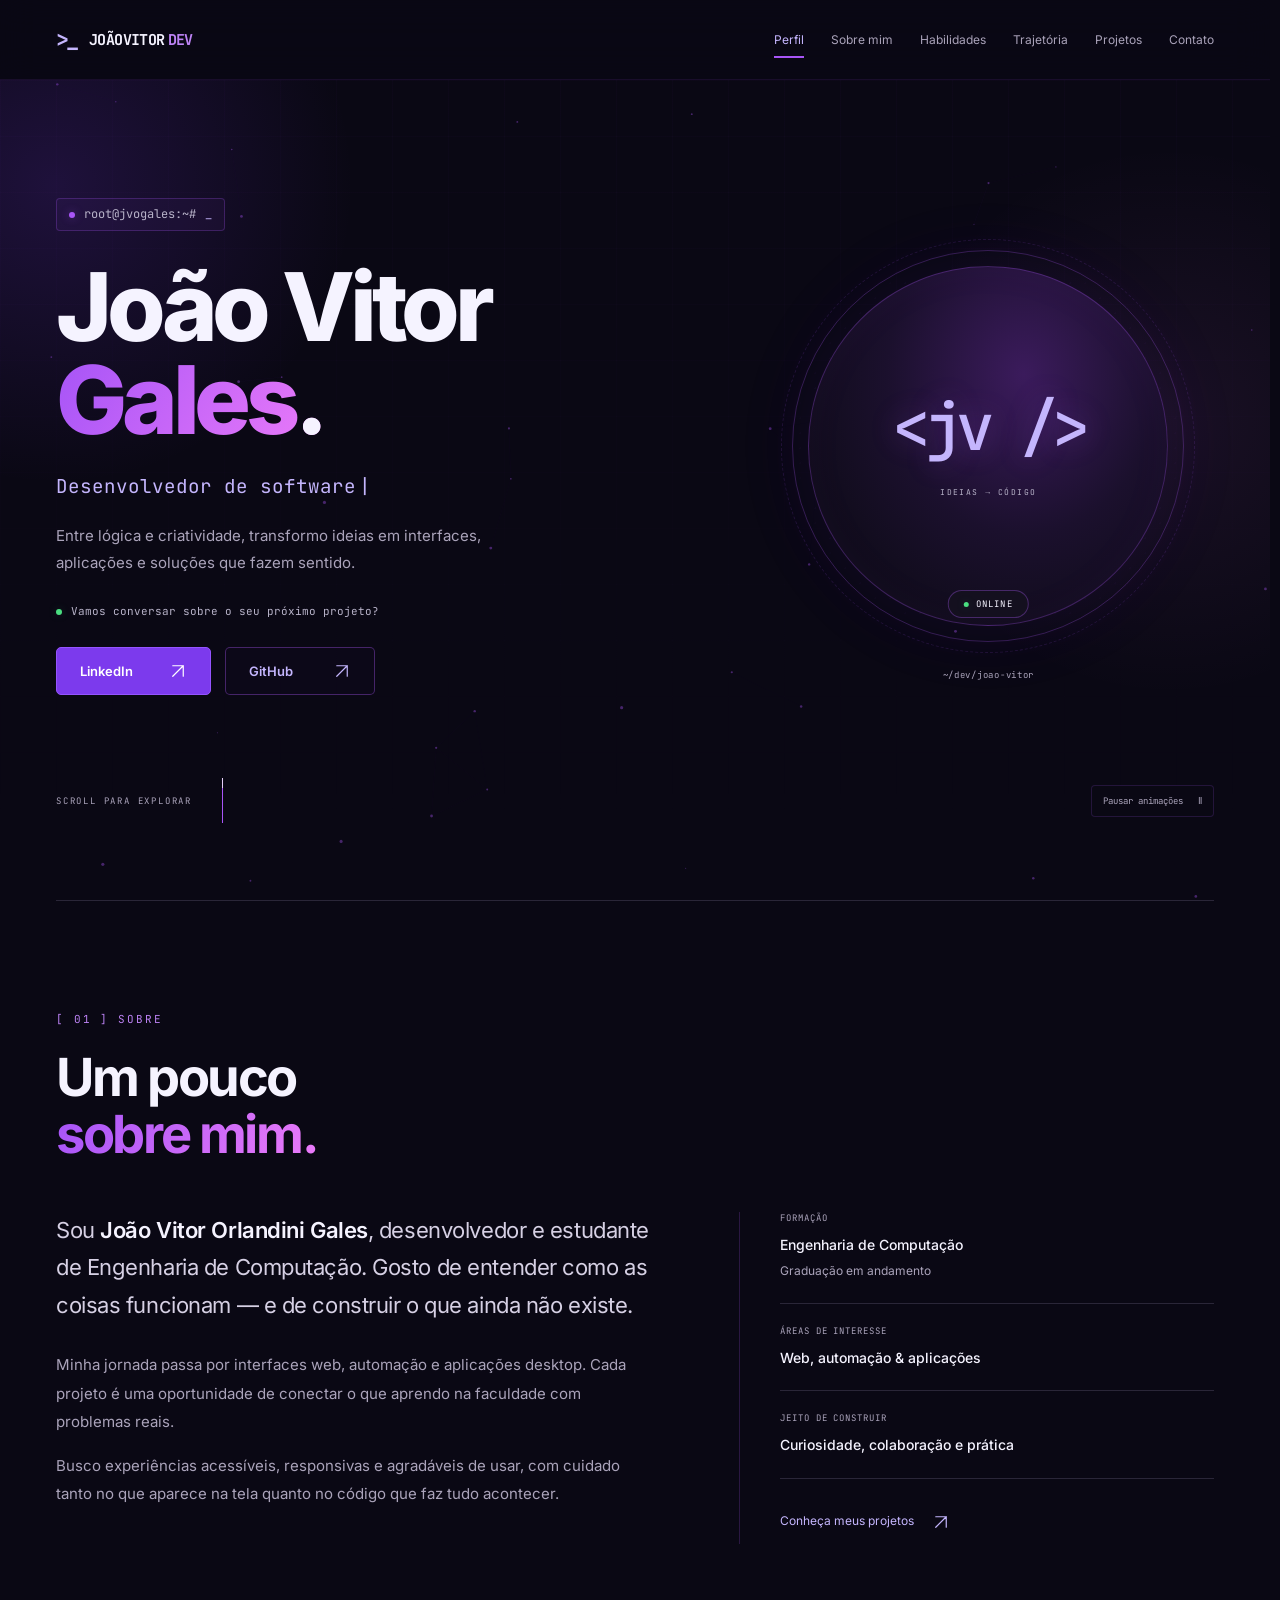
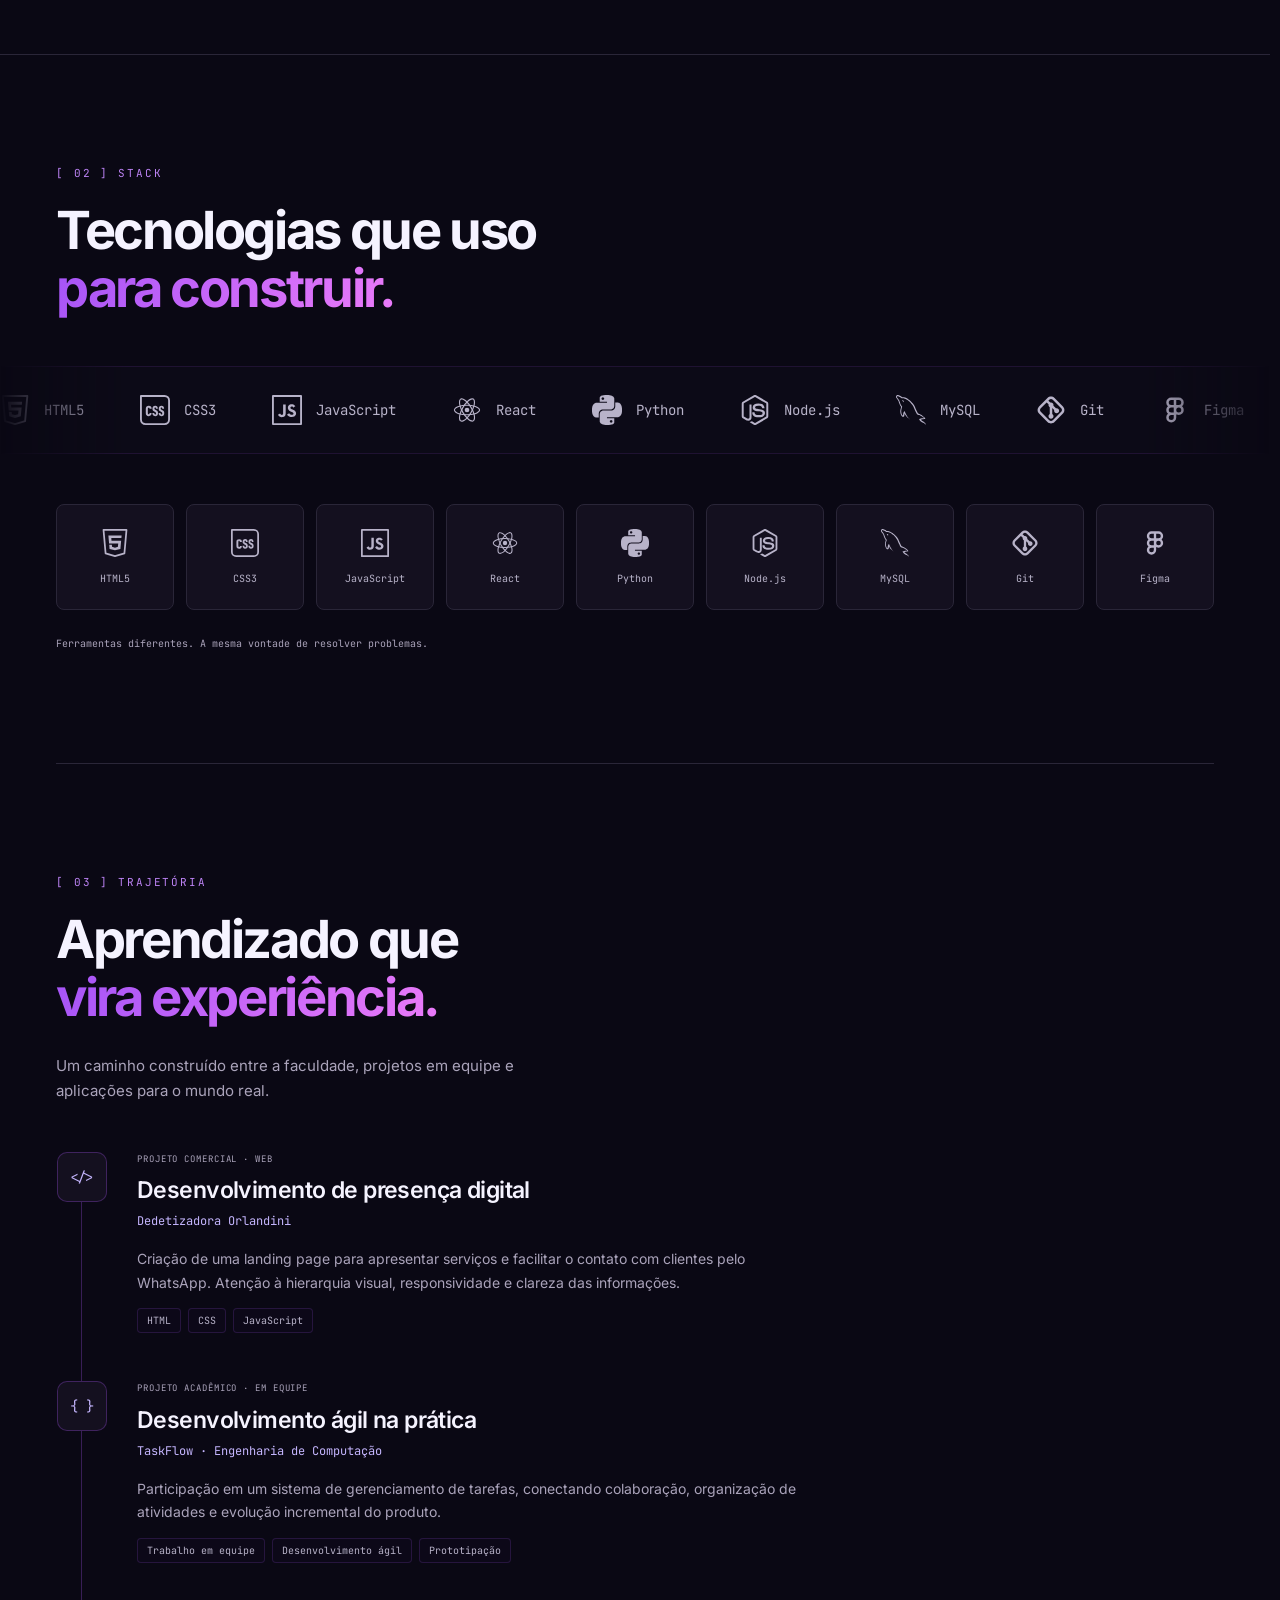
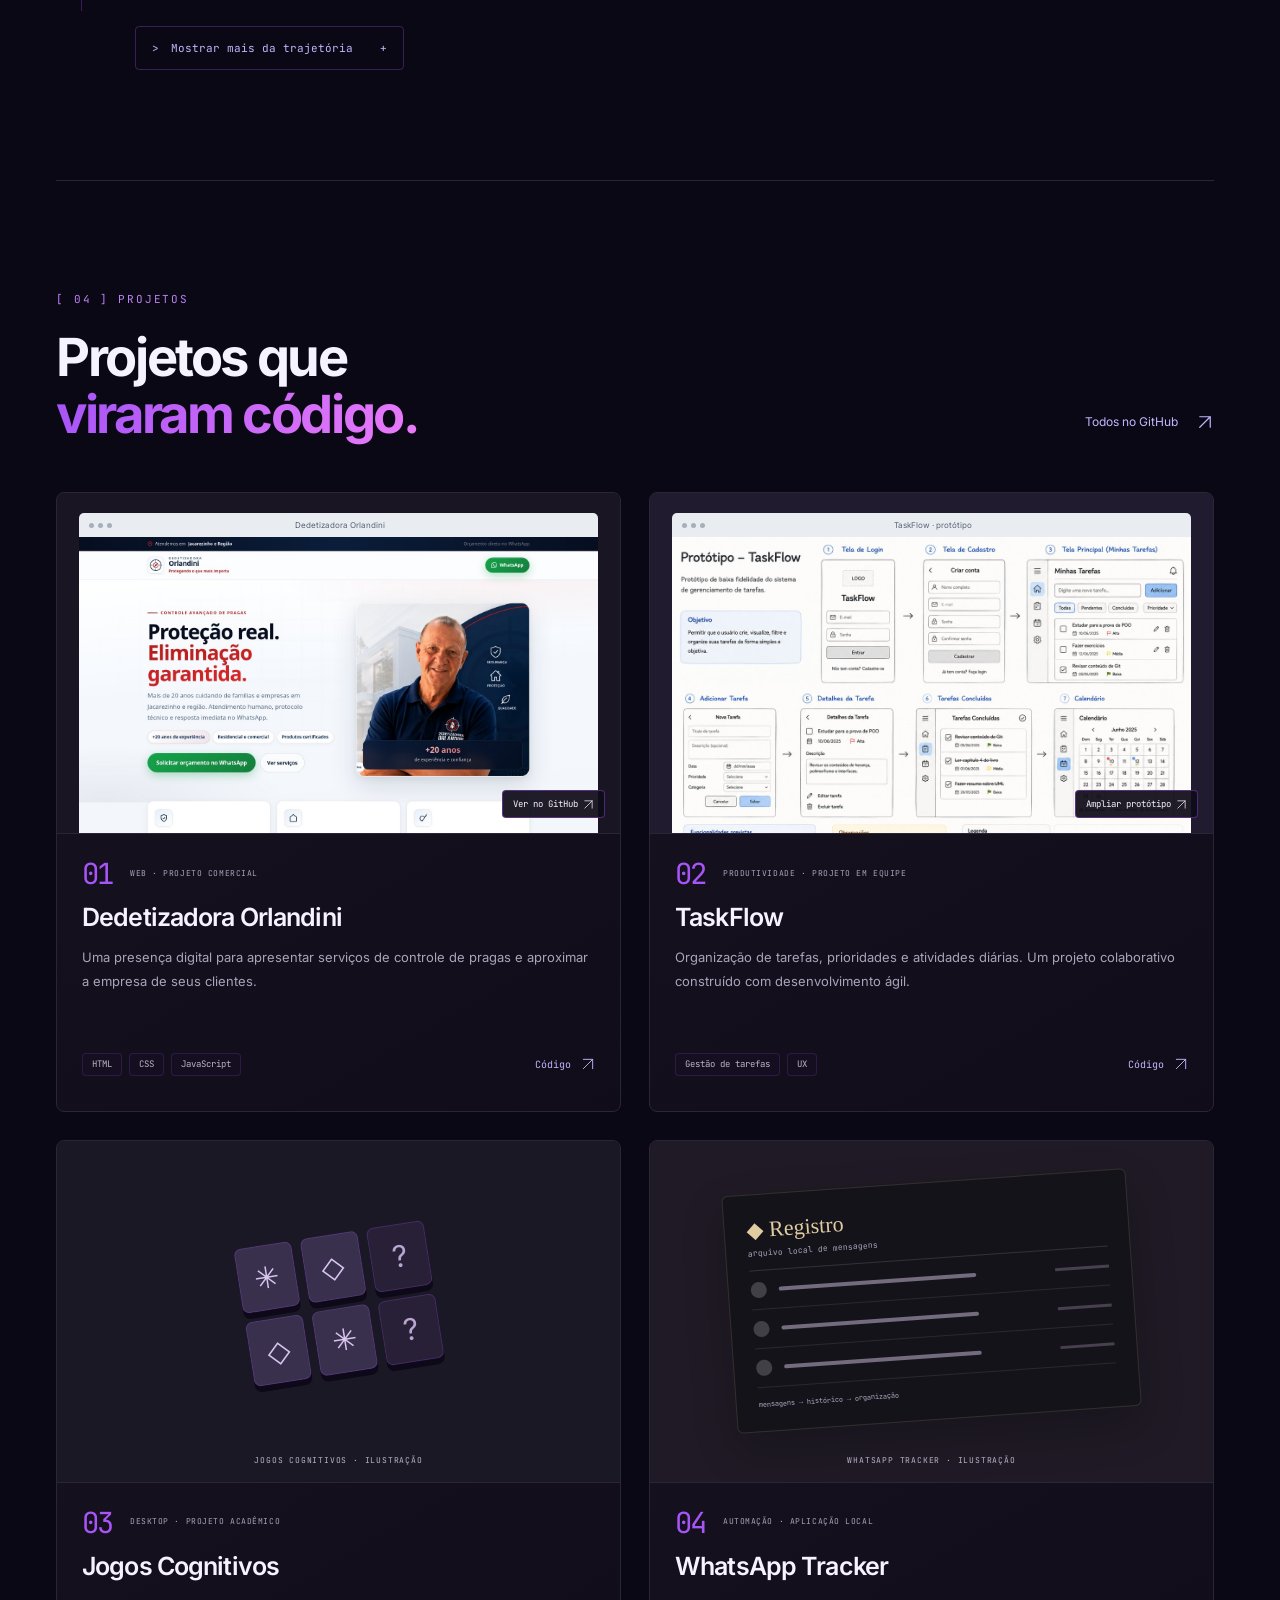
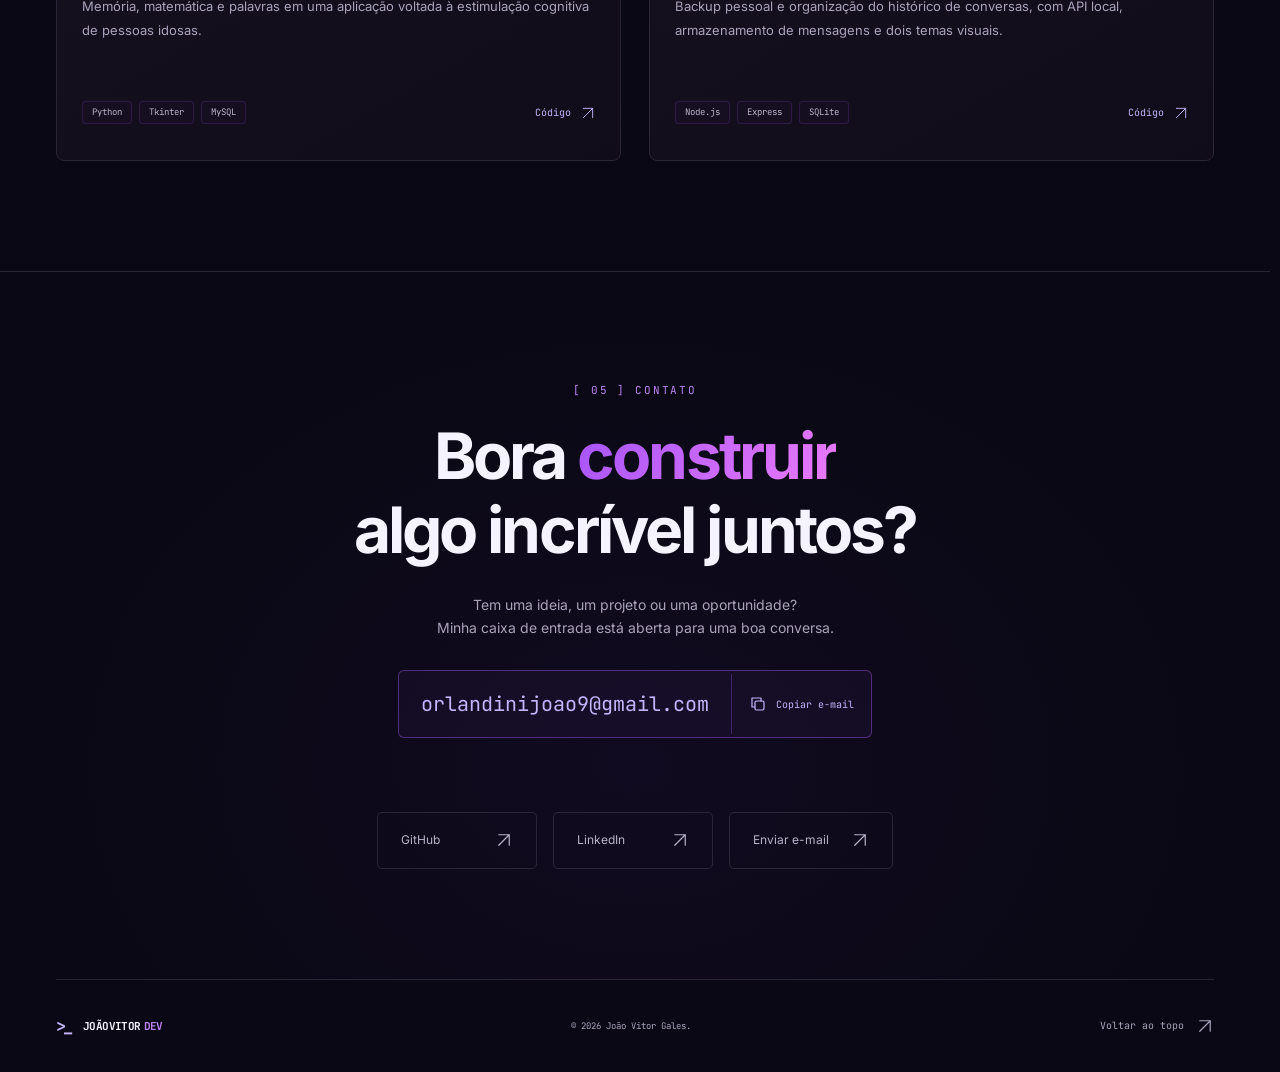
==== commit 7f46e9f7: "Link entire Dedetizadora card to GitHub repository" ====
--- a/index.html
+++ b/index.html
@@ -954,52 +954,24 @@
         <div class="project-grid">
           <article class="project featured">
             <a
-              class="preview preview-business"
-              href="assets/previews/dedetizadora.jpg"
+              class="project-card-link"
+              href="https://github.com/jvogales/landing-page-dedetizadora"
               target="_blank"
               rel="noopener noreferrer"
-              aria-label="Ampliar preview da Dedetizadora Orlandini"
-              ><div class="browser-top" aria-hidden="true">
-                <i></i><i></i><i></i><span>Dedetizadora Orlandini</span>
-              </div>
-              <img
-                src="assets/previews/dedetizadora.jpg"
-                width="1440"
-                height="1000"
-                alt="Captura da página inicial da Dedetizadora Orlandini"
-                loading="lazy" /><span class="preview-action"
-                >Ampliar preview
-                <svg
-                  class="arrow"
-                  aria-hidden="true"
-                  viewBox="0 0 24 24"
-                  fill="none"
-                >
-                  <path d="M4 20 20 4M4 4h16v16" /></svg></span
-            ></a>
-            <div class="project-info">
-              <div class="project-topline">
-                <span class="project-index">01</span>
-                <p class="project-kind">WEB · PROJETO COMERCIAL</p>
-              </div>
-              <h3>Dedetizadora Orlandini</h3>
-              <p>
-                Uma presença digital para apresentar serviços de controle de
-                pragas e aproximar a empresa de seus clientes.
-              </p>
-              <div class="project-bottom">
-                <ul class="tags" aria-label="Tecnologias">
-                  <li>HTML</li>
-                  <li>CSS</li>
-                  <li>JavaScript</li>
-                </ul>
-                <a
-                  class="project-link"
-                  href="https://github.com/jvogales/landing-page-dedetizadora"
-                  target="_blank"
-                  rel="noopener noreferrer"
-                  aria-label="Ver código da Dedetizadora Orlandini"
-                  >Código
+              aria-label="Ver Dedetizadora Orlandini no GitHub"
+            >
+              <div class="preview preview-business">
+                <div class="browser-top" aria-hidden="true">
+                  <i></i><i></i><i></i><span>Dedetizadora Orlandini</span>
+                </div>
+                <img
+                  src="assets/previews/dedetizadora.jpg"
+                  width="1440"
+                  height="1000"
+                  alt="Captura da página inicial da Dedetizadora Orlandini"
+                  loading="lazy"
+                /><span class="preview-action"
+                  >Ver no GitHub
                   <svg
                     class="arrow"
                     aria-hidden="true"
@@ -1007,9 +979,37 @@
                     fill="none"
                   >
                     <path d="M4 20 20 4M4 4h16v16" /></svg
-                ></a>
+                ></span>
               </div>
-            </div>
+              <div class="project-info">
+                <div class="project-topline">
+                  <span class="project-index">01</span>
+                  <p class="project-kind">WEB · PROJETO COMERCIAL</p>
+                </div>
+                <h3>Dedetizadora Orlandini</h3>
+                <p>
+                  Uma presença digital para apresentar serviços de controle de
+                  pragas e aproximar a empresa de seus clientes.
+                </p>
+                <div class="project-bottom">
+                  <ul class="tags" aria-label="Tecnologias">
+                    <li>HTML</li>
+                    <li>CSS</li>
+                    <li>JavaScript</li>
+                  </ul>
+                  <span class="project-link"
+                    >Código
+                    <svg
+                      class="arrow"
+                      aria-hidden="true"
+                      viewBox="0 0 24 24"
+                      fill="none"
+                    >
+                      <path d="M4 20 20 4M4 4h16v16" /></svg
+                  ></span>
+                </div>
+              </div>
+            </a>
           </article>
           <article class="project">
             <a
--- a/style.css
+++ b/style.css
@@ -1793,3 +1793,12 @@
     display: none;
   }
 }
+
+.project-card-link {
+  display: block;
+  height: 100%;
+}
+.project.featured:focus-within {
+  outline: 2px solid var(--accent-light);
+  outline-offset: 5px;
+}
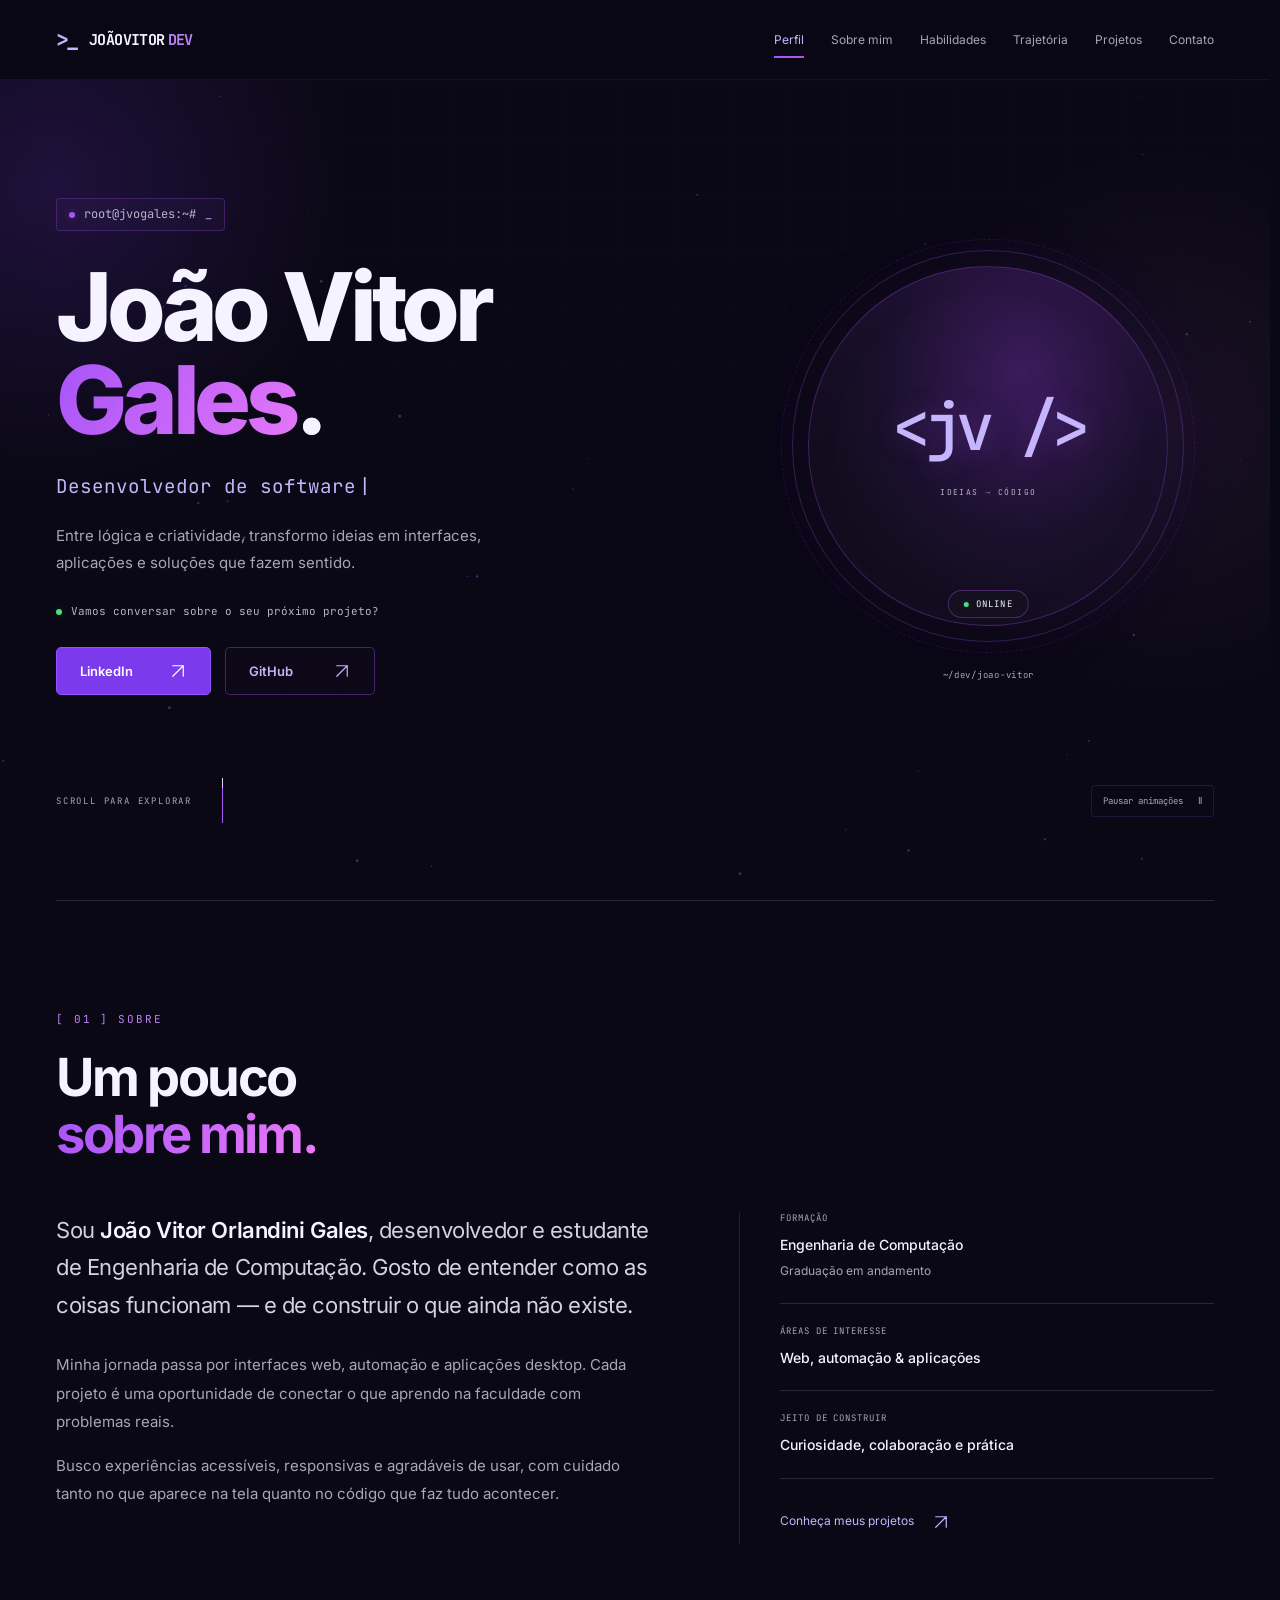
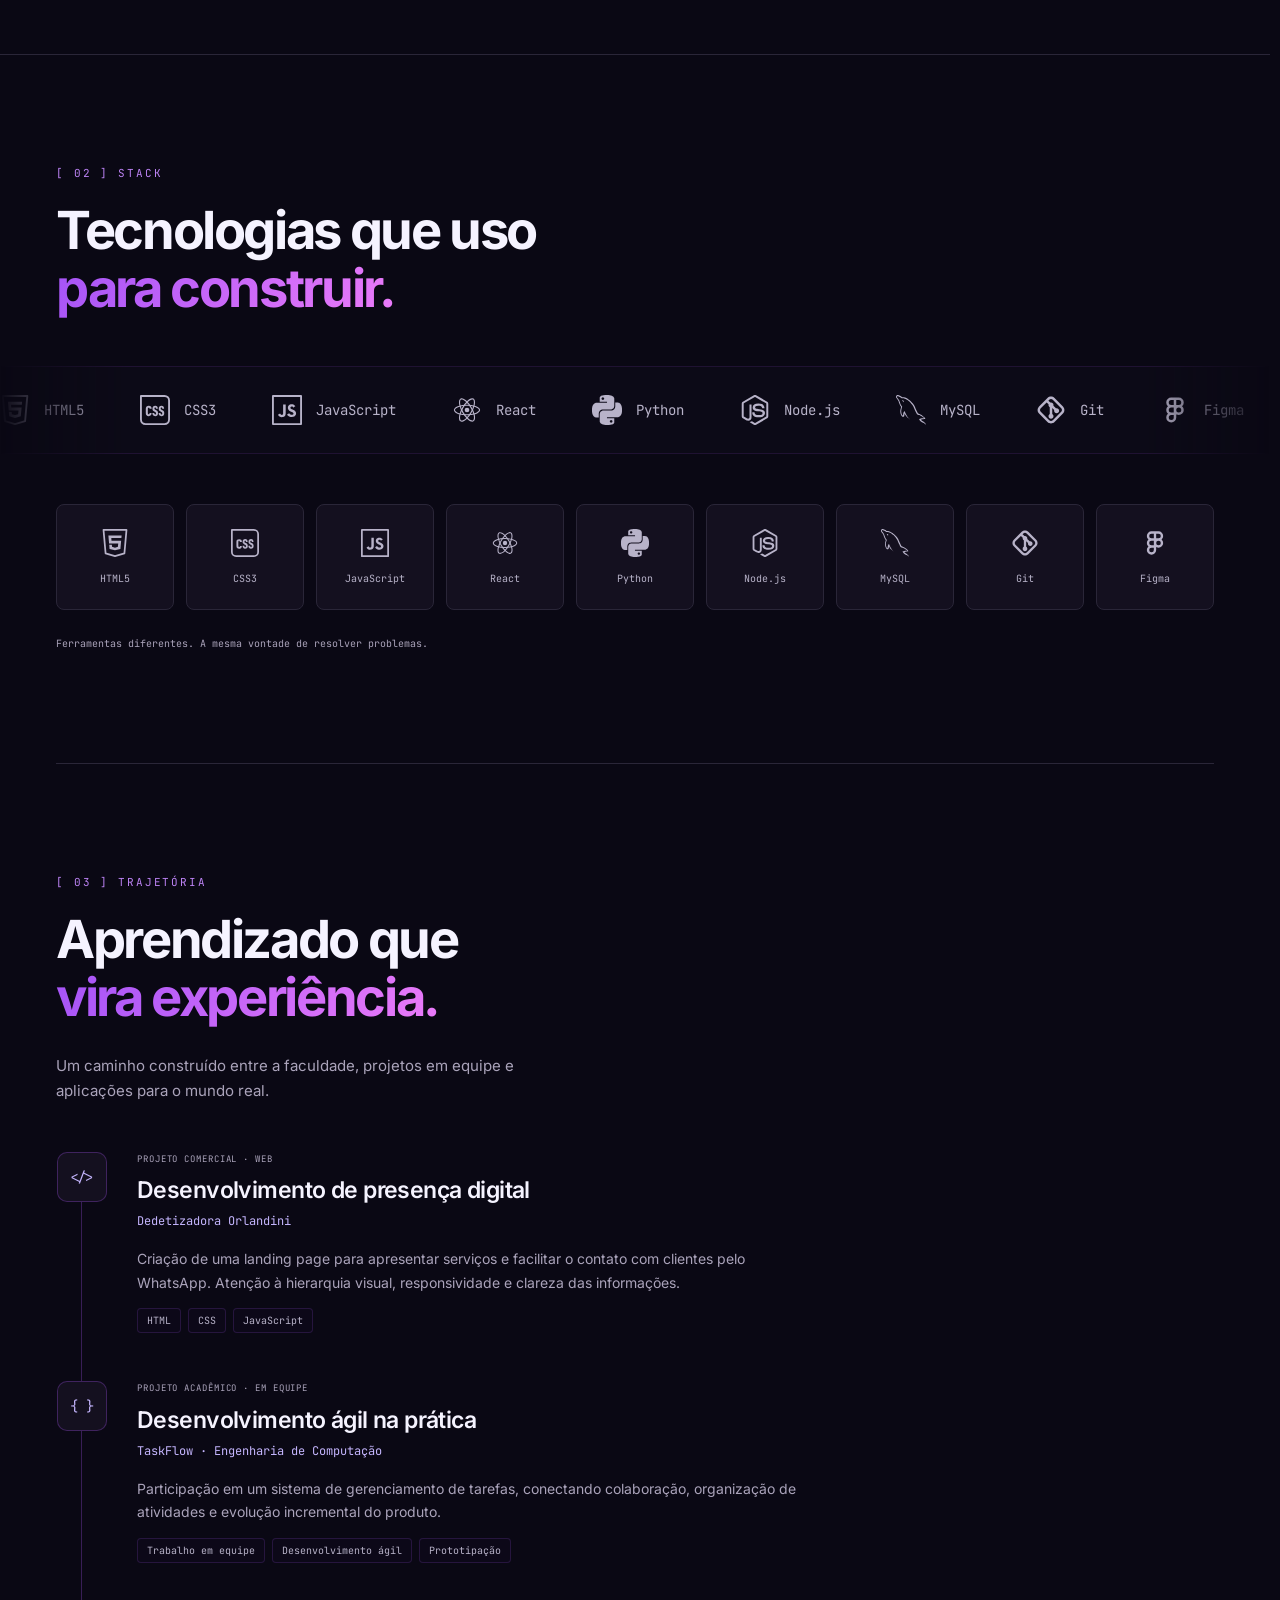
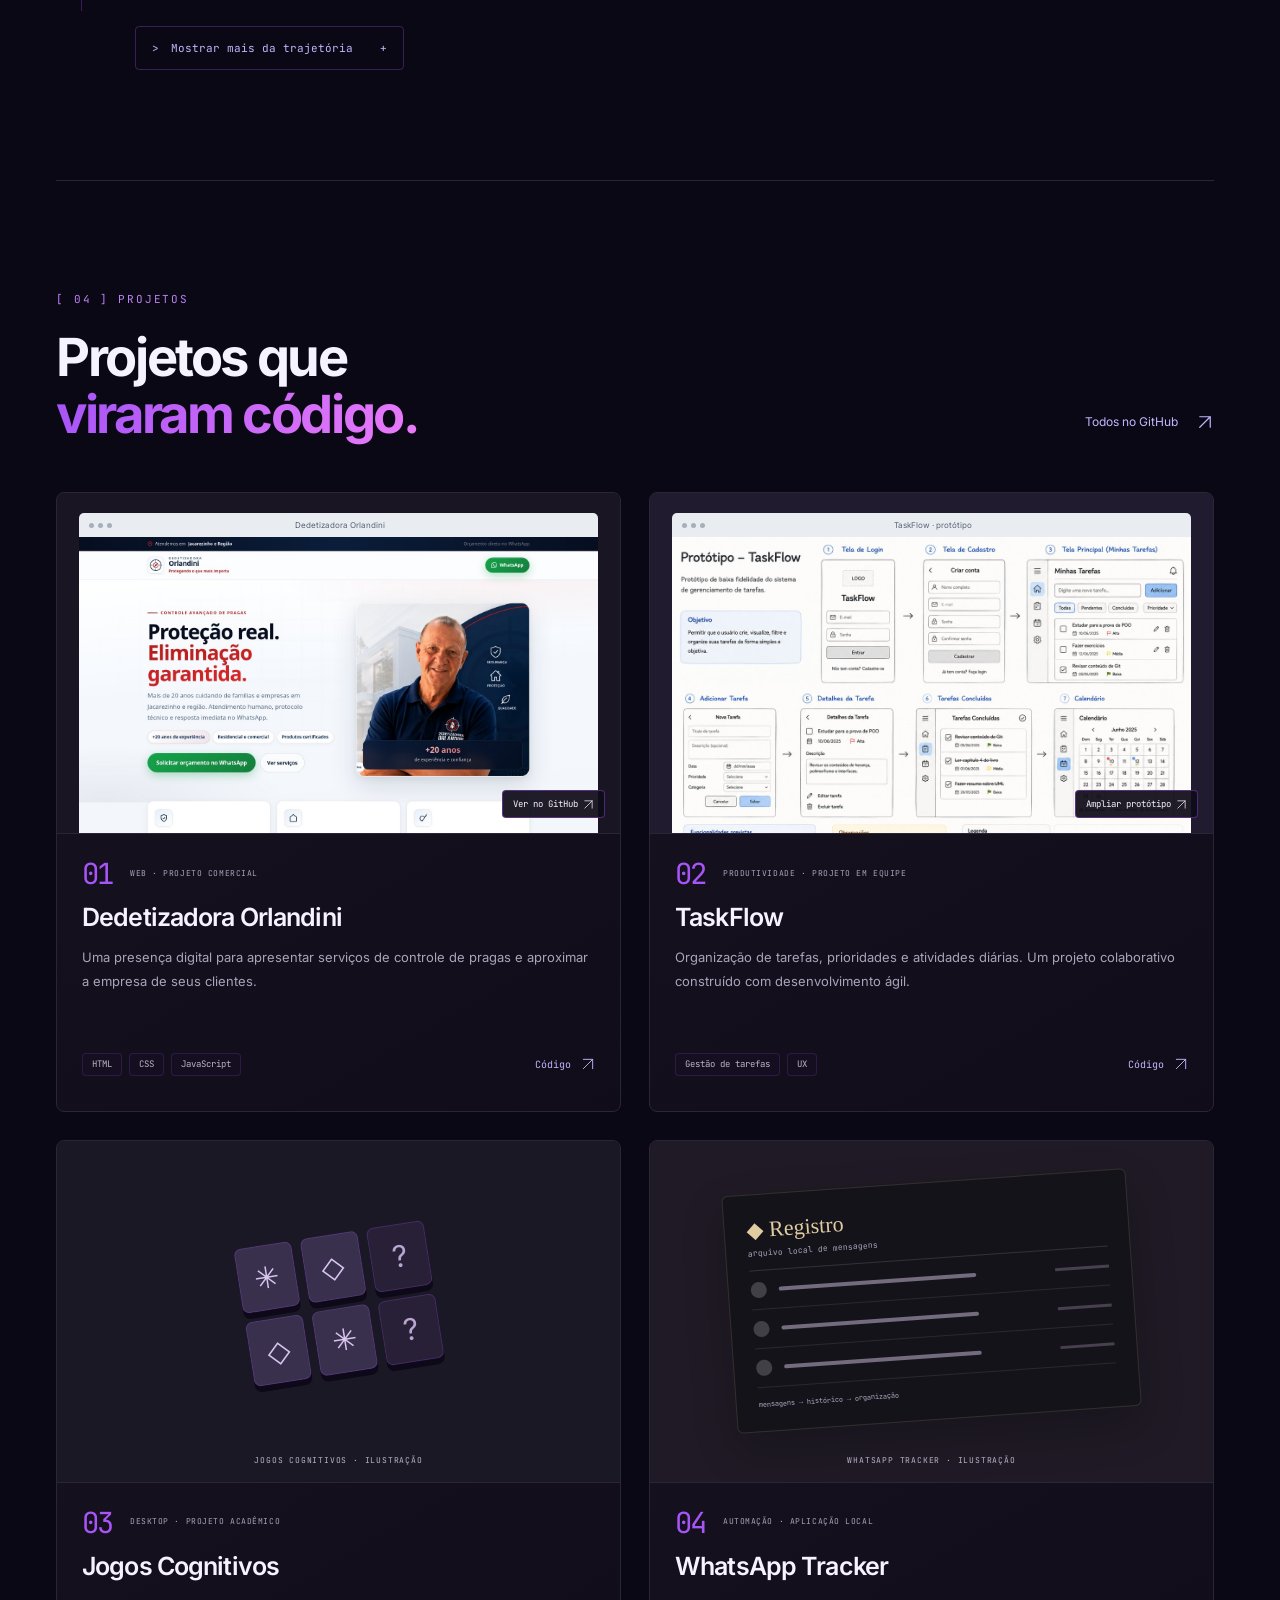
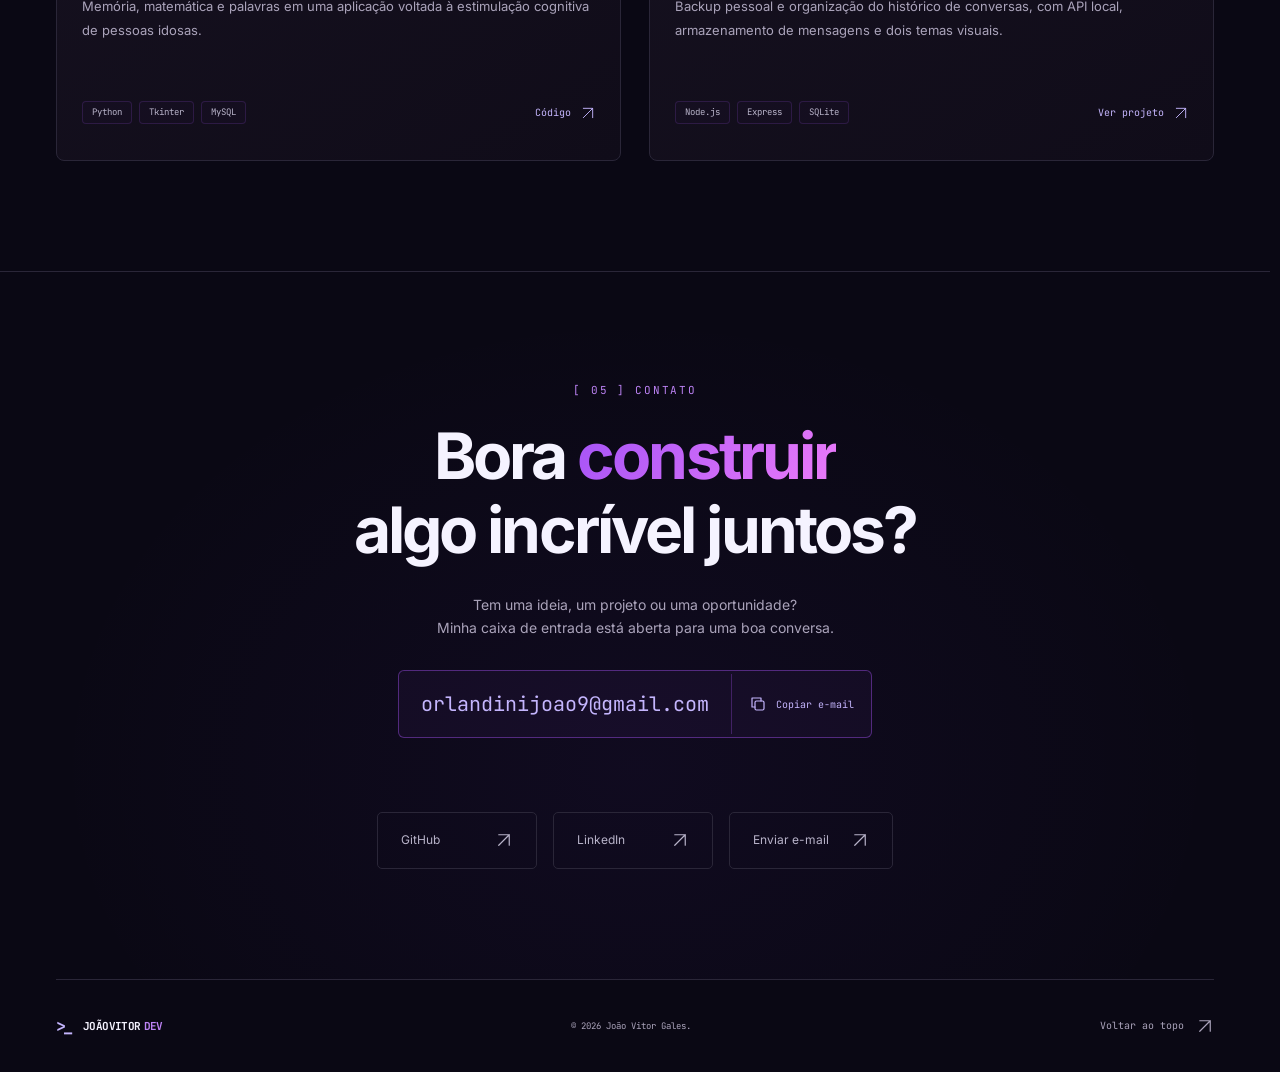
==== commit 5fabb55b: "Add WhatsApp Tracker project page with demo video placeholder" ====
--- a/index.html
+++ b/index.html
@@ -1115,57 +1115,60 @@
               </div>
             </div>
           </article>
-          <article class="project">
-            <div
-              class="project-visual tracker-visual"
-              role="img"
-              aria-label="Ilustração de organização de mensagens do WhatsApp Tracker"
+          <article class="project project-detail-card">
+            <a
+              class="project-card-link"
+              href="whatsapp-tracker.html"
+              aria-label="Conhecer o projeto WhatsApp Tracker"
             >
-              <div class="message-art" aria-hidden="true">
-                <span class="message-header"
-                  >◆ Registro <small>arquivo local de mensagens</small></span
-                ><span class="message-line"><i></i><b></b><em></em></span
-                ><span class="message-line"><i></i><b></b><em></em></span
-                ><span class="message-line"><i></i><b></b><em></em></span
-                ><span class="message-foot"
-                  >mensagens → histórico → organização</span
+              <div
+                class="project-visual tracker-visual"
+                role="img"
+                aria-label="Ilustração de organização de mensagens do WhatsApp Tracker"
+              >
+                <div class="message-art" aria-hidden="true">
+                  <span class="message-header"
+                    >◆ Registro <small>arquivo local de mensagens</small></span
+                  ><span class="message-line"><i></i><b></b><em></em></span
+                  ><span class="message-line"><i></i><b></b><em></em></span
+                  ><span class="message-line"><i></i><b></b><em></em></span
+                  ><span class="message-foot"
+                    >mensagens → histórico → organização</span
+                  >
+                </div>
+                <span class="visual-caption"
+                  >WHATSAPP TRACKER · ILUSTRAÇÃO</span
                 >
               </div>
-              <span class="visual-caption">WHATSAPP TRACKER · ILUSTRAÇÃO</span>
-            </div>
-            <div class="project-info">
-              <div class="project-topline">
-                <span class="project-index">04</span>
-                <p class="project-kind">AUTOMAÇÃO · APLICAÇÃO LOCAL</p>
+              <div class="project-info">
+                <div class="project-topline">
+                  <span class="project-index">04</span>
+                  <p class="project-kind">AUTOMAÇÃO · APLICAÇÃO LOCAL</p>
+                </div>
+                <h3>WhatsApp Tracker</h3>
+                <p>
+                  Backup pessoal e organização do histórico de conversas, com
+                  API local, armazenamento de mensagens e dois temas visuais.
+                </p>
+                <div class="project-bottom">
+                  <ul class="tags" aria-label="Tecnologias">
+                    <li>Node.js</li>
+                    <li>Express</li>
+                    <li>SQLite</li>
+                  </ul>
+                  <span class="project-link"
+                    >Ver projeto
+                    <svg
+                      class="arrow"
+                      aria-hidden="true"
+                      viewBox="0 0 24 24"
+                      fill="none"
+                    >
+                      <path d="M4 20 20 4M4 4h16v16" /></svg
+                  ></span>
+                </div>
               </div>
-              <h3>WhatsApp Tracker</h3>
-              <p>
-                Backup pessoal e organização do histórico de conversas, com API
-                local, armazenamento de mensagens e dois temas visuais.
-              </p>
-              <div class="project-bottom">
-                <ul class="tags" aria-label="Tecnologias">
-                  <li>Node.js</li>
-                  <li>Express</li>
-                  <li>SQLite</li>
-                </ul>
-                <a
-                  class="project-link"
-                  href="https://github.com/jvogales/whatsapp-tracker"
-                  target="_blank"
-                  rel="noopener noreferrer"
-                  aria-label="Ver código do WhatsApp Tracker"
-                  >Código
-                  <svg
-                    class="arrow"
-                    aria-hidden="true"
-                    viewBox="0 0 24 24"
-                    fill="none"
-                  >
-                    <path d="M4 20 20 4M4 4h16v16" /></svg
-                ></a>
-              </div>
-            </div>
+            </a>
           </article>
         </div>
       </section>
--- a/style.css
+++ b/style.css
@@ -1802,3 +1802,291 @@
   outline: 2px solid var(--accent-light);
   outline-offset: 5px;
 }
+
+/* Project details share the portfolio's typography, colors and controls. */
+.project-detail-card:focus-within {
+  outline: 2px solid var(--accent-light);
+  outline-offset: 5px;
+}
+.project-page .header {
+  height: var(--header-height);
+  position: sticky;
+}
+.project-page .header-inner {
+  flex-wrap: nowrap;
+  padding-block: 0;
+}
+.detail-back {
+  color: var(--muted);
+}
+.detail-hero {
+  padding-top: 85px;
+}
+.detail-hero h1 {
+  font-size: clamp(56px, 7.5vw, 104px);
+  line-height: 1;
+  font-weight: 800;
+  letter-spacing: -0.06em;
+  margin-bottom: 28px;
+}
+.detail-intro {
+  font-size: clamp(20px, 2.4vw, 28px);
+  letter-spacing: -0.025em;
+  margin-bottom: 18px;
+}
+.detail-summary {
+  max-width: 680px;
+  color: var(--muted);
+  font-size: 16px;
+  line-height: 1.9;
+}
+.detail-actions {
+  display: flex;
+  align-items: center;
+  gap: 28px;
+  flex-wrap: wrap;
+  margin-top: 30px;
+}
+.detail-facts {
+  display: grid;
+  grid-template-columns: 1fr 1fr 1.4fr;
+  gap: 28px;
+  border-top: 1px solid var(--line);
+  margin: 60px 0 0;
+  padding-block: 28px;
+}
+.detail-facts dt {
+  font: 9px var(--mono);
+  color: var(--muted);
+  letter-spacing: 0.12em;
+  margin-bottom: 10px;
+}
+.detail-facts dd {
+  margin: 0;
+  font-size: 13px;
+  color: var(--accent-light);
+}
+.detail-section {
+  border-top: 1px solid var(--line);
+  padding-block: 75px;
+}
+.detail-section h2 {
+  font-size: clamp(32px, 3.6vw, 48px);
+}
+.demo-figure {
+  margin: 0;
+}
+.demo-placeholder {
+  aspect-ratio: 16 / 9;
+  min-height: 280px;
+  display: flex;
+  flex-direction: column;
+  align-items: center;
+  justify-content: center;
+  text-align: center;
+  padding: 36px;
+  border: 1px solid #a855f74d;
+  border-radius: var(--radius);
+  background:
+    radial-gradient(ellipse at center, #7c3aed14, transparent 65%),
+    var(--surface);
+}
+.demo-icon {
+  width: 54px;
+  height: 54px;
+  stroke: var(--accent-light);
+  stroke-width: 1.3;
+  margin-bottom: 22px;
+}
+.demo-status {
+  color: var(--accent-light);
+  font: 9px var(--mono);
+  letter-spacing: 0.18em;
+  margin-bottom: 17px;
+}
+.demo-placeholder h3 {
+  font-size: clamp(20px, 2.5vw, 30px);
+  font-weight: 500;
+  margin-bottom: 12px;
+}
+.demo-placeholder p {
+  color: var(--muted);
+  font-size: 13px;
+  max-width: 430px;
+  margin: 0;
+}
+.demo-figure figcaption {
+  color: var(--muted);
+  font-size: 11px;
+  margin-top: 15px;
+  max-width: 680px;
+}
+.demo-video {
+  width: 100%;
+  aspect-ratio: 16 / 9;
+  display: block;
+  background: #000;
+  border: 1px solid var(--line);
+  border-radius: var(--radius);
+}
+.detail-content-grid {
+  display: grid;
+  grid-template-columns: 1fr 1.2fr;
+  gap: 70px;
+}
+.detail-prose p {
+  color: var(--muted);
+  font-size: 15px;
+  line-height: 1.9;
+}
+.detail-prose > p:first-child {
+  color: var(--text);
+}
+.feature-grid {
+  display: grid;
+  grid-template-columns: 1fr 1fr;
+  gap: 0 40px;
+}
+.feature-grid article {
+  padding: 28px 0;
+  border-top: 1px solid var(--line);
+}
+.feature-grid h3 {
+  font-size: 22px;
+  letter-spacing: -0.025em;
+  font-weight: 600;
+  margin-bottom: 13px;
+}
+.feature-grid p {
+  color: var(--muted);
+  font-size: 14px;
+  max-width: 480px;
+  margin-bottom: 0;
+}
+.architecture-flow {
+  list-style: none;
+  padding: 0;
+  margin: 30px 0;
+  border-left: 1px solid #a855f74d;
+}
+.architecture-flow li {
+  padding: 0 0 25px 24px;
+  position: relative;
+}
+.architecture-flow li:last-child {
+  padding-bottom: 0;
+}
+.architecture-flow li::before {
+  content: "";
+  position: absolute;
+  left: -4px;
+  top: 9px;
+  width: 7px;
+  height: 7px;
+  border-radius: 50%;
+  background: var(--accent-light);
+}
+.architecture-flow strong {
+  display: block;
+  font-size: 14px;
+  font-weight: 500;
+}
+.architecture-flow span {
+  display: block;
+  color: var(--muted);
+  font-size: 12px;
+  margin-top: 5px;
+}
+.project-note {
+  padding: 22px;
+  background: var(--surface);
+  border: 1px solid var(--line);
+  border-radius: var(--radius);
+}
+.project-note h3 {
+  font: 12px var(--mono);
+  color: var(--accent-light);
+  letter-spacing: 0;
+}
+.project-note p {
+  font-size: 12px;
+  margin: 0;
+}
+.detail-closing {
+  padding-block: 60px 85px;
+  border-top: 1px solid var(--line);
+}
+@media (max-width: 820px) {
+  .detail-content-grid {
+    gap: 35px;
+  }
+  .detail-facts {
+    gap: 20px;
+  }
+}
+@media (max-width: 600px) {
+  .project-page .header .wordmark {
+    font-size: 10px;
+  }
+  .project-page .header .logo-prompt {
+    font-size: 16px;
+    margin-right: 8px;
+  }
+  .detail-back {
+    font-size: 9px;
+    gap: 7px;
+  }
+  .detail-hero {
+    padding-top: 50px;
+  }
+  .detail-hero h1 {
+    font-size: clamp(50px, 14vw, 76px);
+  }
+  .detail-summary {
+    font-size: 14px;
+  }
+  .detail-intro {
+    font-size: 20px;
+  }
+  .detail-actions {
+    gap: 18px;
+  }
+  .detail-facts {
+    grid-template-columns: 1fr;
+    gap: 24px;
+    margin-top: 40px;
+  }
+  .detail-section {
+    padding-block: 50px;
+  }
+  .detail-content-grid {
+    grid-template-columns: 1fr;
+    gap: 28px;
+  }
+  .feature-grid {
+    grid-template-columns: 1fr;
+  }
+  .demo-placeholder {
+    min-height: 290px;
+    padding: 25px 18px;
+  }
+  .demo-placeholder p {
+    font-size: 12px;
+  }
+  .demo-figure figcaption {
+    font-size: 10px;
+  }
+  .detail-prose p {
+    font-size: 14px;
+  }
+  .detail-closing {
+    padding-block: 50px;
+  }
+}
+.demo-placeholder {
+  width: 100%;
+  min-width: 0;
+}
+.demo-placeholder > * {
+  max-width: 100%;
+}
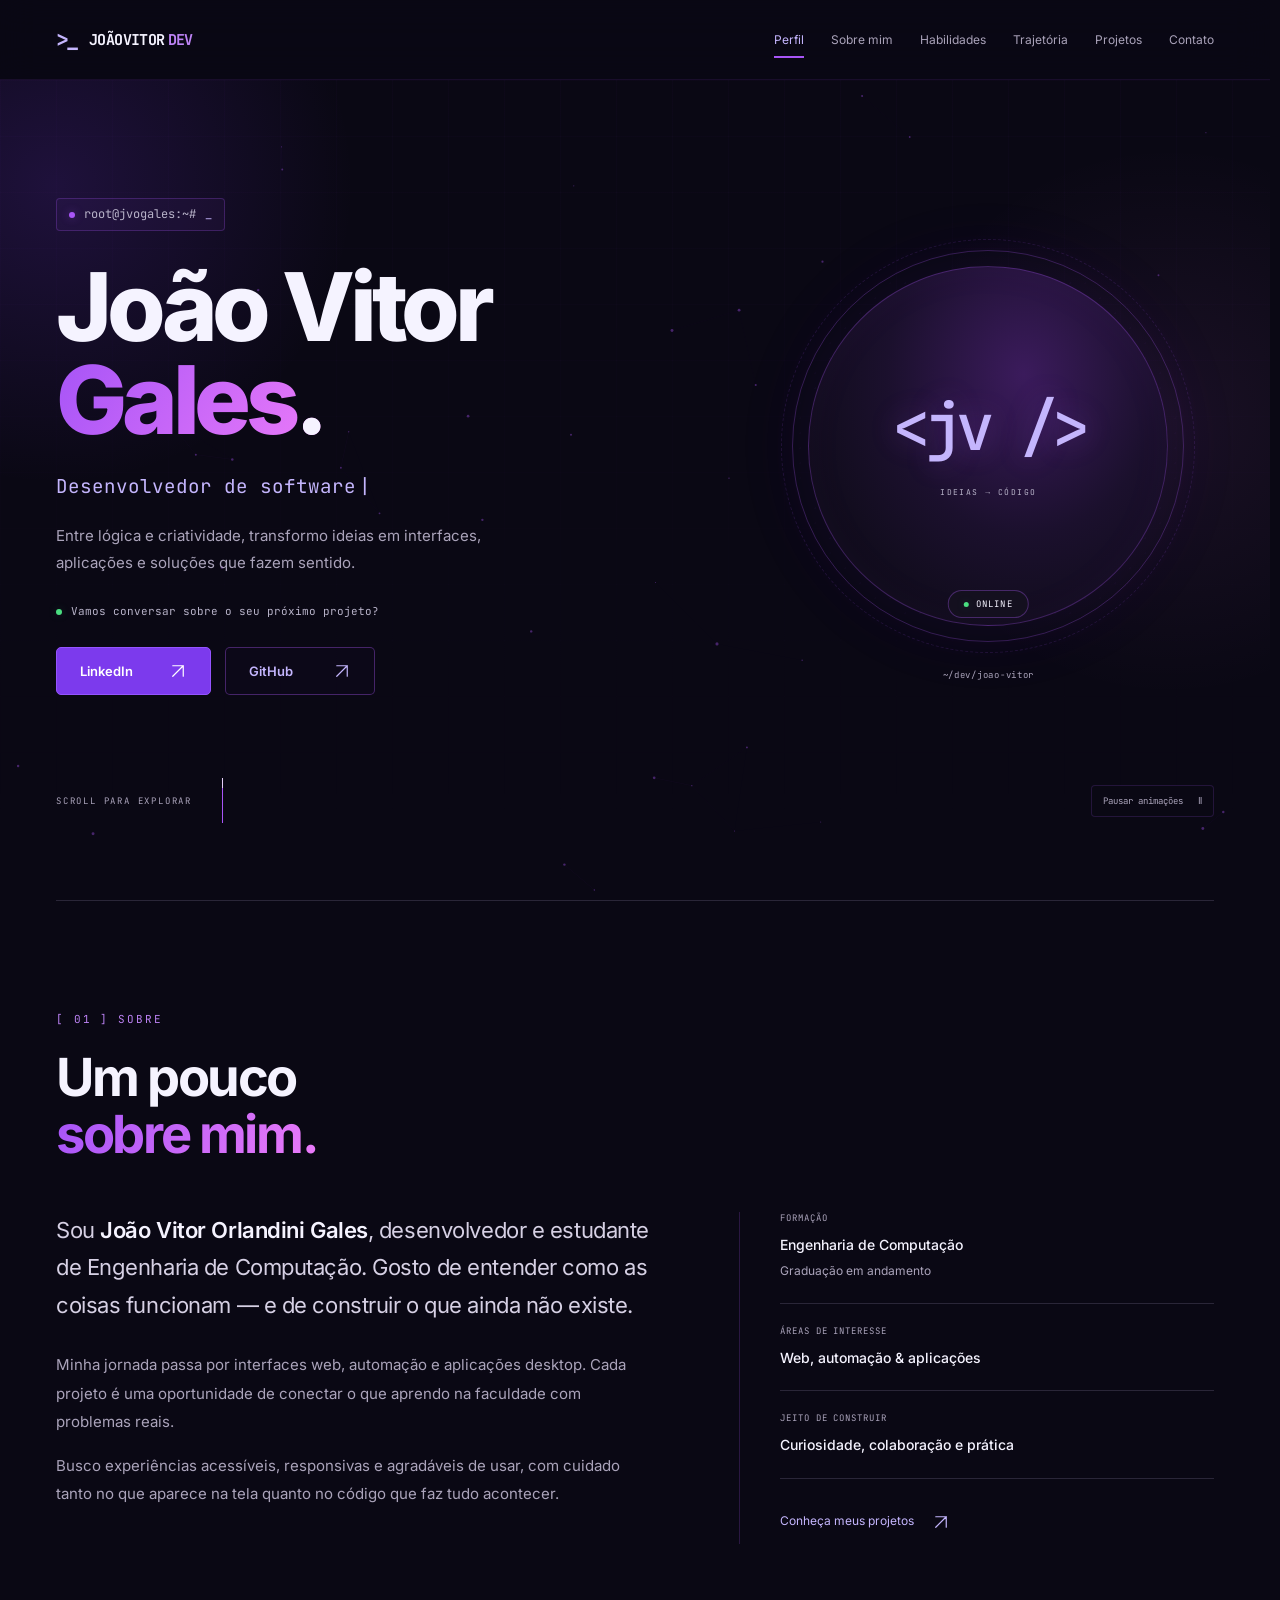
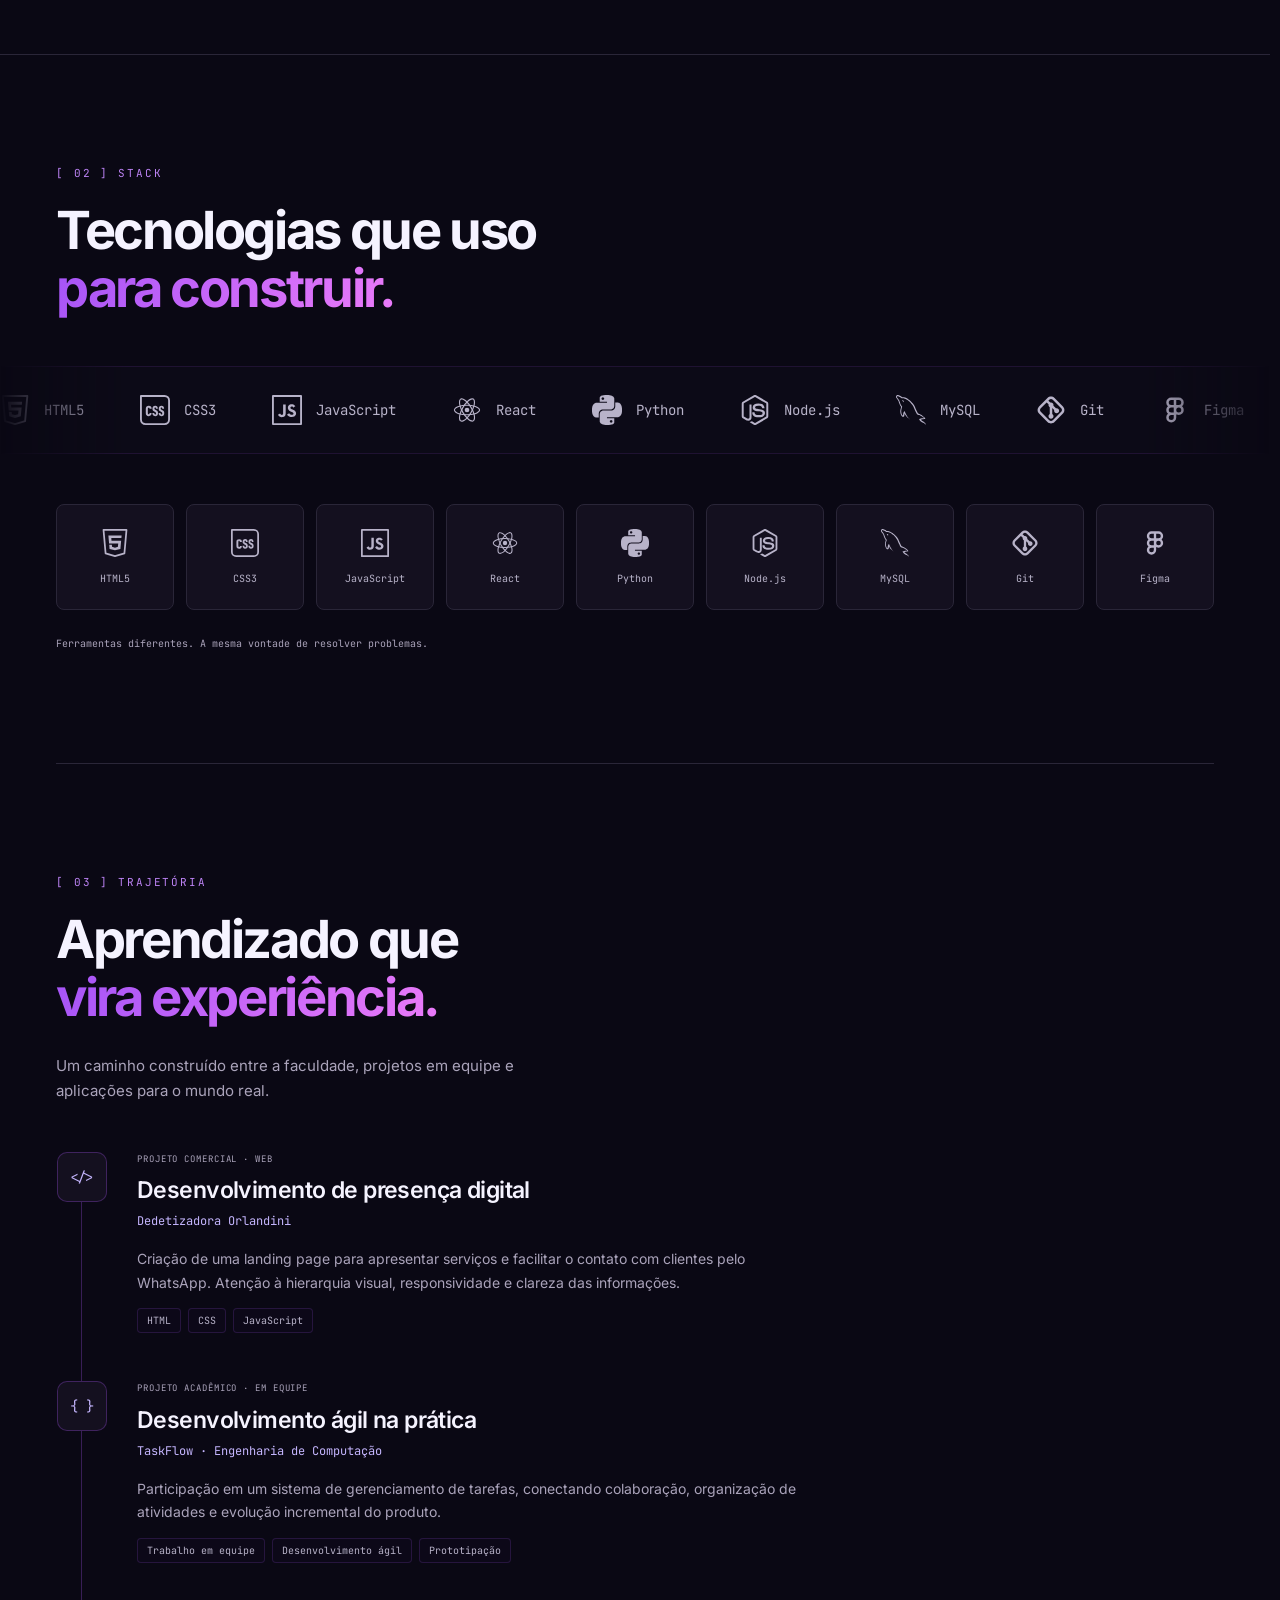
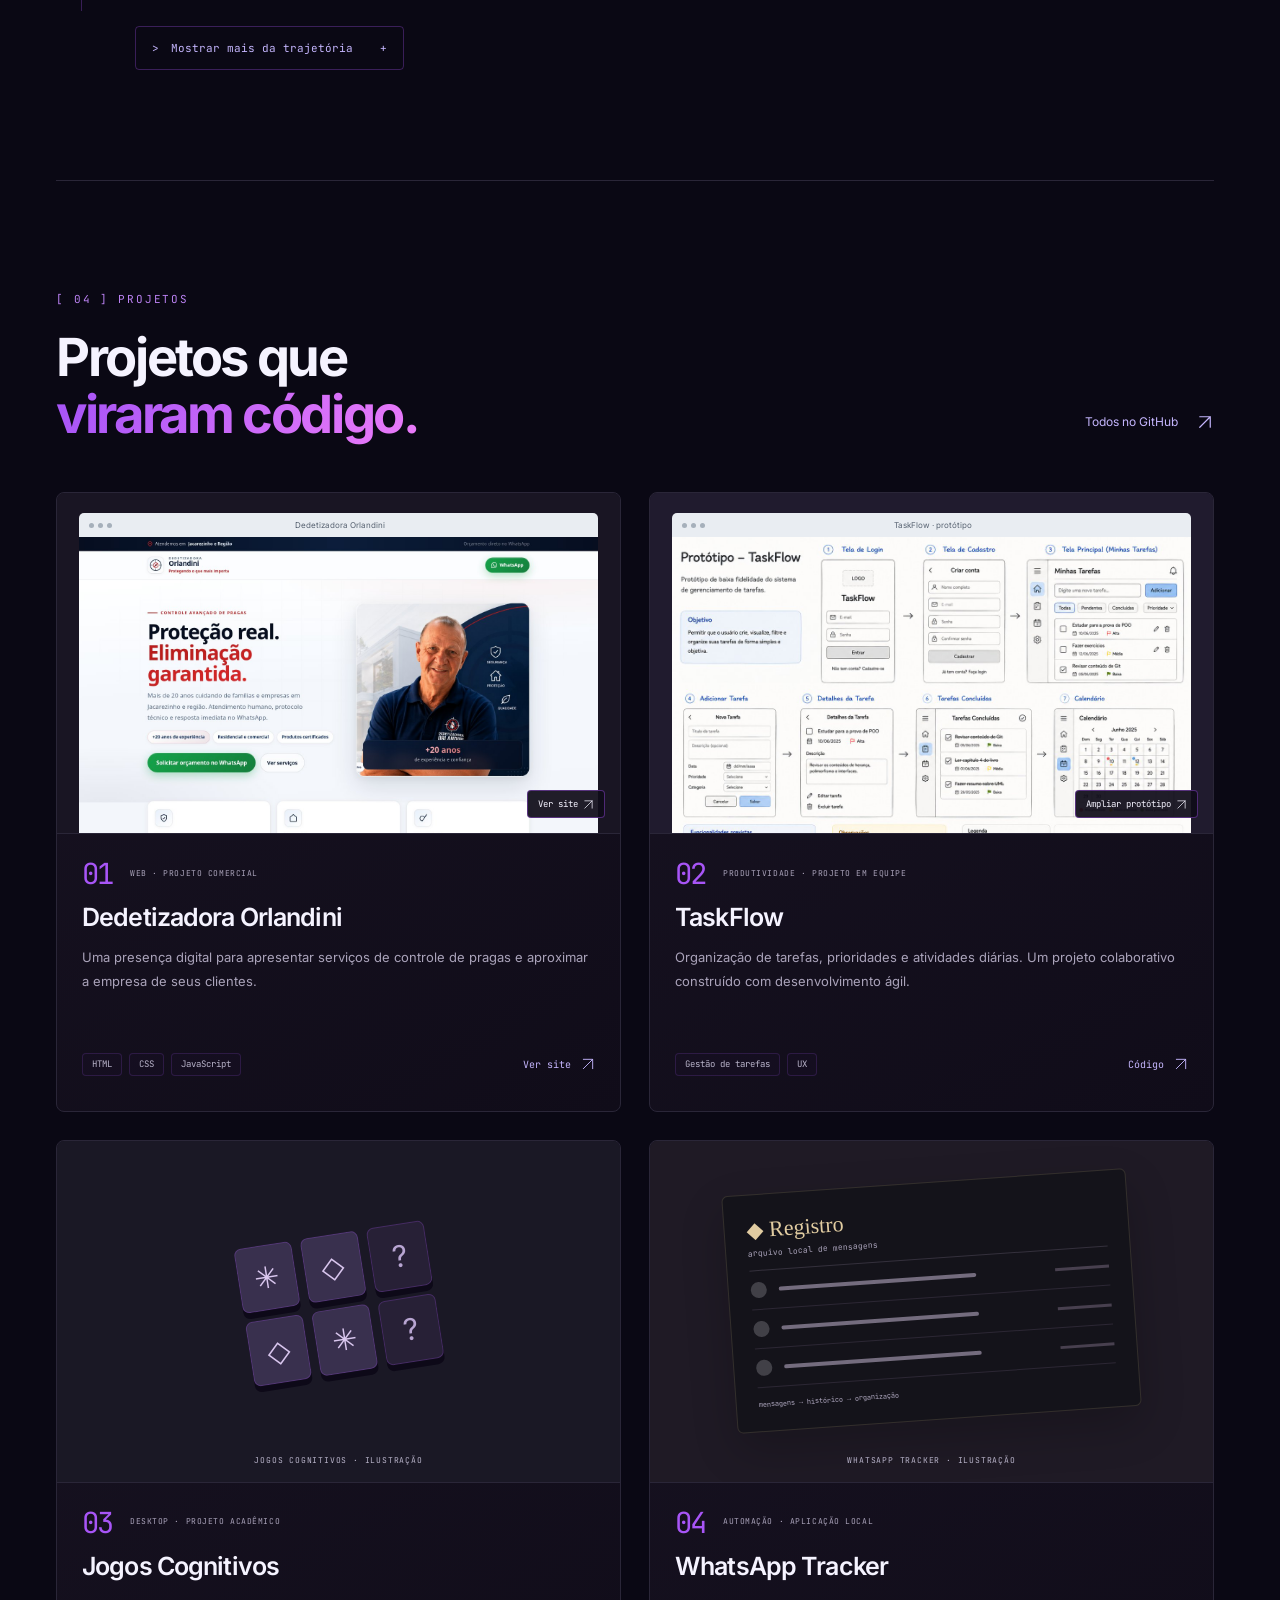
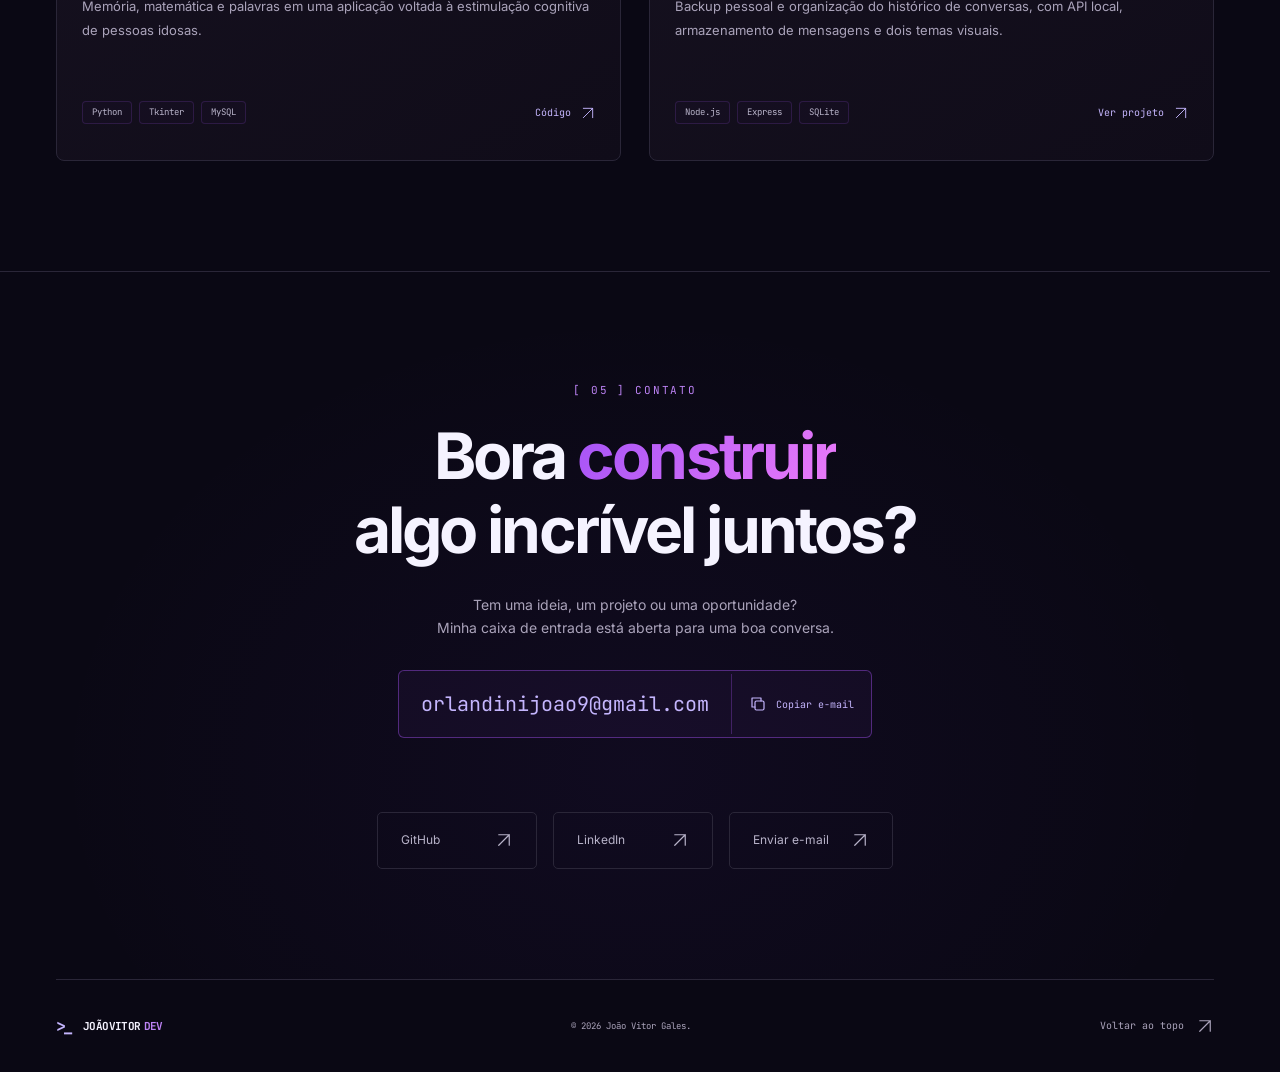
==== commit 79bf6297: "Embed Dedetizadora Pages site in portfolio preview dialog" ====
--- a/index.html
+++ b/index.html
@@ -955,10 +955,12 @@
           <article class="project featured">
             <a
               class="project-card-link"
-              href="https://github.com/jvogales/landing-page-dedetizadora"
+              href="https://jvogales.github.io/landing-page-dedetizadora/"
+              data-project-preview
+              aria-haspopup="dialog"
               target="_blank"
               rel="noopener noreferrer"
-              aria-label="Ver Dedetizadora Orlandini no GitHub"
+              aria-label="Ver site da Dedetizadora Orlandini dentro do portfólio"
             >
               <div class="preview preview-business">
                 <div class="browser-top" aria-hidden="true">
@@ -971,7 +973,7 @@
                   alt="Captura da página inicial da Dedetizadora Orlandini"
                   loading="lazy"
                 /><span class="preview-action"
-                  >Ver no GitHub
+                  >Ver site
                   <svg
                     class="arrow"
                     aria-hidden="true"
@@ -998,7 +1000,7 @@
                     <li>JavaScript</li>
                   </ul>
                   <span class="project-link"
-                    >Código
+                    >Ver site
                     <svg
                       class="arrow"
                       aria-hidden="true"
@@ -1253,5 +1255,45 @@
           <path d="M5 19 19 5M5 5h14v14" /></svg
       ></a>
     </footer>
+    <dialog
+      class="site-preview"
+      id="site-preview"
+      aria-labelledby="site-preview-title"
+      aria-describedby="site-preview-description"
+    >
+      <div class="site-preview-panel">
+        <header class="site-preview-header">
+          <div>
+            <p class="section-tag">PREVIEW DO PROJETO</p>
+            <h2 id="site-preview-title">Dedetizadora Orlandini</h2>
+          </div>
+          <button type="button" class="site-preview-close" autofocus>
+            Fechar <span aria-hidden="true">×</span>
+          </button>
+        </header>
+        <p class="site-preview-description" id="site-preview-description">
+          Explore o site sem sair do portfólio. Feche esta janela para voltar
+          aos projetos.
+        </p>
+        <div class="site-preview-frame">
+          <p class="site-preview-loading" role="status">Carregando o site…</p>
+          <iframe
+            title="Site da Dedetizadora Orlandini"
+            sandbox="allow-scripts allow-same-origin allow-forms allow-popups allow-popups-to-escape-sandbox"
+            referrerpolicy="strict-origin-when-cross-origin"
+          ></iframe>
+        </div>
+        <footer class="site-preview-footer">
+          <p>Se o site não aparecer aqui, abra-o em uma nova aba.</p>
+          <a
+            class="text-link"
+            href="https://jvogales.github.io/landing-page-dedetizadora/"
+            target="_blank"
+            rel="noopener noreferrer"
+            >Abrir em nova aba <span aria-hidden="true">↗</span></a
+          >
+        </footer>
+      </div>
+    </dialog>
   </body>
 </html>
--- a/style.css
+++ b/style.css
@@ -2090,3 +2090,154 @@
 .demo-placeholder > * {
   max-width: 100%;
 }
+
+/* Embedded project preview: native dialog keeps background inert and traps focus. */
+body.preview-open {
+  overflow: hidden;
+}
+.site-preview {
+  width: min(1200px, calc(100% - 48px));
+  height: min(900px, calc(100dvh - 48px));
+  max-width: none;
+  max-height: none;
+  padding: 0;
+  border: 1px solid #a855f770;
+  border-radius: var(--radius);
+  background: var(--bg);
+  color: var(--text);
+  box-shadow: 0 25px 100px #0008;
+  overflow: hidden;
+}
+.site-preview::backdrop {
+  background: #05030dd9;
+  backdrop-filter: blur(7px);
+}
+.site-preview-panel {
+  height: 100%;
+  display: flex;
+  flex-direction: column;
+}
+.site-preview-header {
+  display: flex;
+  align-items: center;
+  justify-content: space-between;
+  gap: 20px;
+  padding: 20px 24px 12px;
+}
+.site-preview-header .section-tag {
+  font-size: 8px;
+  margin-bottom: 8px;
+}
+.site-preview-header h2 {
+  font-size: 23px;
+  letter-spacing: -0.03em;
+}
+.site-preview-close {
+  display: inline-flex;
+  align-items: center;
+  gap: 15px;
+  min-height: 44px;
+  padding: 8px 14px;
+  border: 1px solid var(--line);
+  border-radius: 4px;
+  color: var(--text);
+  background: var(--surface);
+  font-size: 12px;
+  flex: none;
+}
+.site-preview-close span {
+  font-size: 23px;
+  line-height: 1;
+}
+.site-preview-close:hover {
+  border-color: var(--accent-light);
+  background: var(--raised);
+}
+.site-preview-description {
+  font-size: 11px;
+  color: var(--muted);
+  margin: 0;
+  padding: 0 24px 16px;
+}
+.site-preview-frame {
+  position: relative;
+  flex: 1;
+  min-height: 0;
+  margin-inline: 16px;
+  border: 1px solid var(--line);
+  border-radius: 5px;
+  overflow: hidden;
+  background: var(--surface);
+}
+.site-preview-frame iframe {
+  display: block;
+  width: 100%;
+  height: 100%;
+  border: 0;
+  background: #fff;
+}
+.site-preview-loading {
+  position: absolute;
+  z-index: 1;
+  top: 12px;
+  left: 12px;
+  right: 12px;
+  width: fit-content;
+  max-width: calc(100% - 24px);
+  pointer-events: none;
+  border: 1px solid var(--line);
+  background: var(--surface);
+  color: var(--text);
+  padding: 10px 14px;
+  border-radius: 4px;
+  font-size: 11px;
+}
+.site-preview-footer {
+  display: flex;
+  align-items: center;
+  justify-content: space-between;
+  gap: 16px;
+  padding: 10px 24px;
+}
+.site-preview-footer p {
+  margin: 0;
+  color: var(--muted);
+  font-size: 10px;
+}
+.site-preview-footer a {
+  white-space: nowrap;
+  font-size: 11px;
+}
+@media (max-width: 600px) {
+  .site-preview {
+    width: calc(100% - 16px);
+    height: calc(100dvh - 16px);
+  }
+  .site-preview-header {
+    padding: 14px 14px 10px;
+    gap: 10px;
+  }
+  .site-preview-header h2 {
+    font-size: 18px;
+  }
+  .site-preview-close {
+    padding: 6px 10px;
+    font-size: 10px;
+    gap: 8px;
+  }
+  .site-preview-description {
+    padding: 0 14px 12px;
+    font-size: 10px;
+  }
+  .site-preview-frame {
+    margin-inline: 8px;
+  }
+  .site-preview-footer {
+    padding: 8px 14px;
+    flex-wrap: wrap;
+    gap: 0;
+  }
+  .site-preview-footer p {
+    font-size: 9px;
+  }
+}
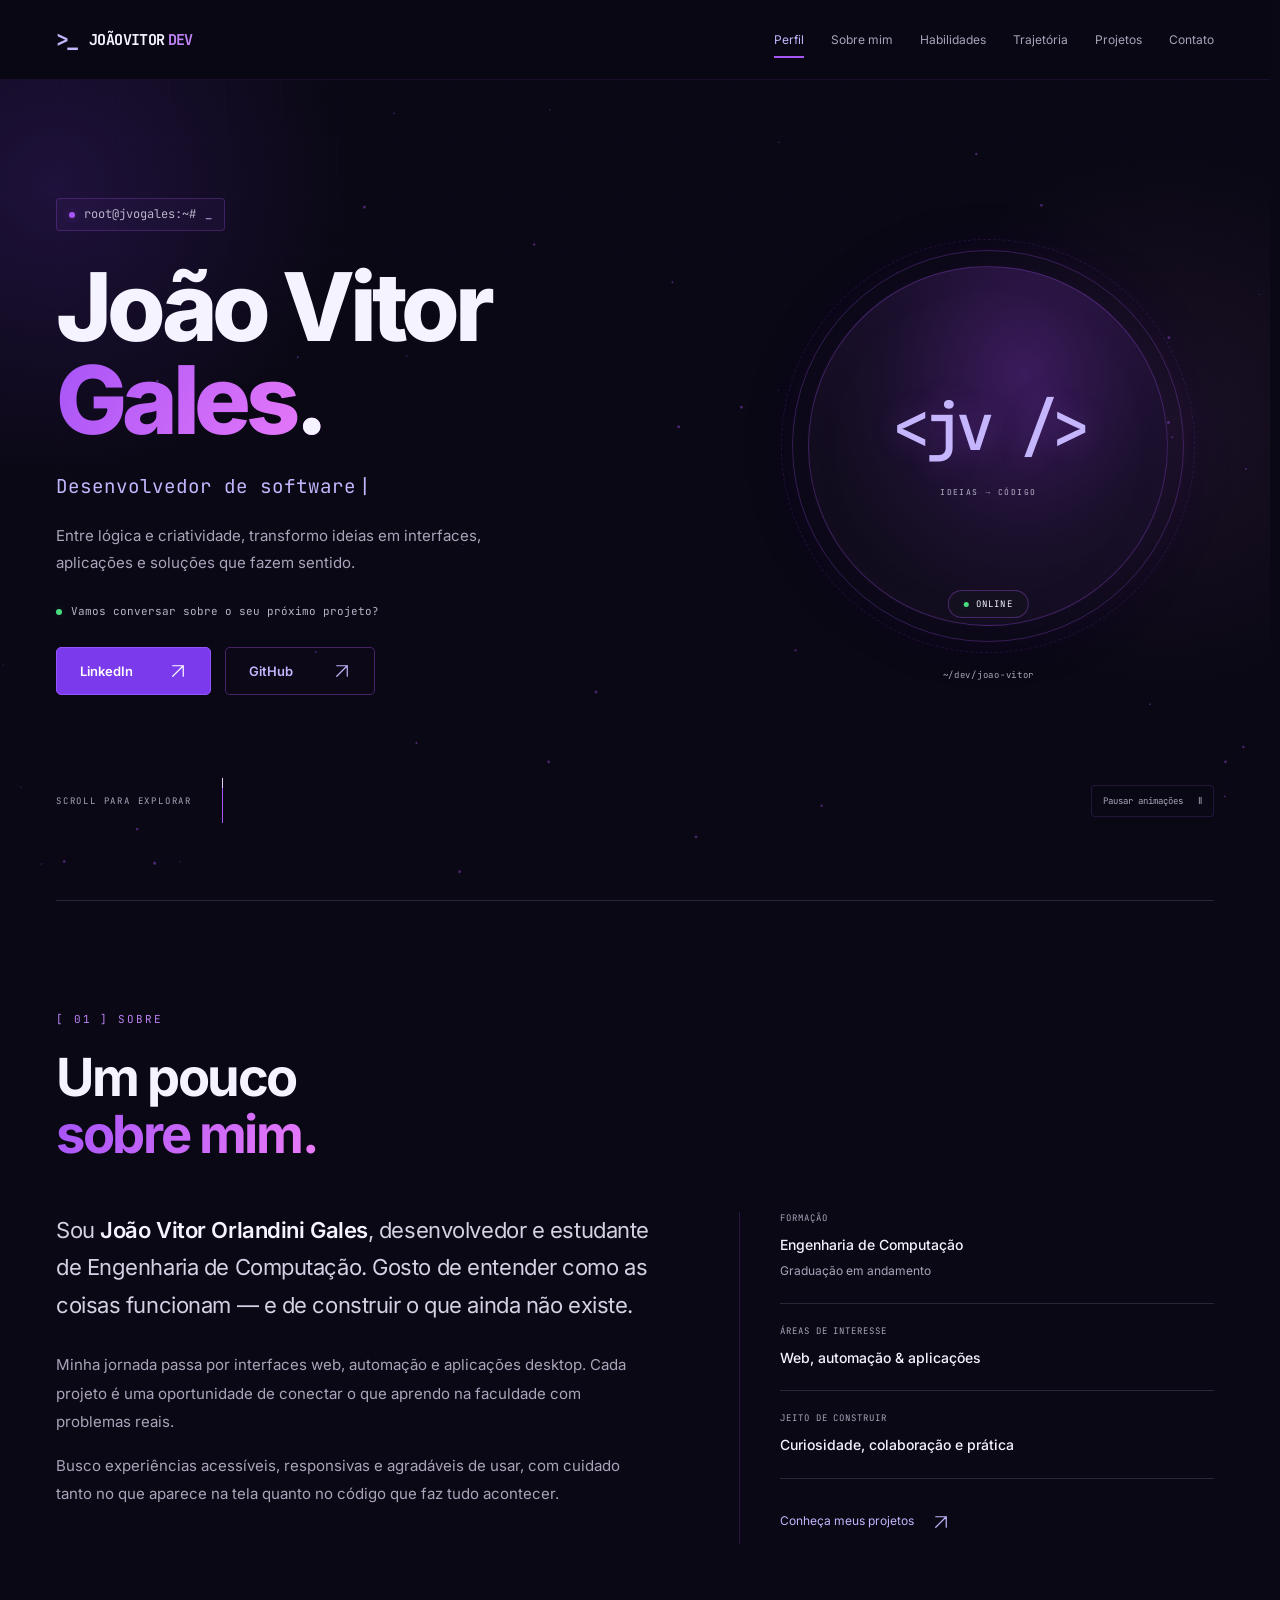
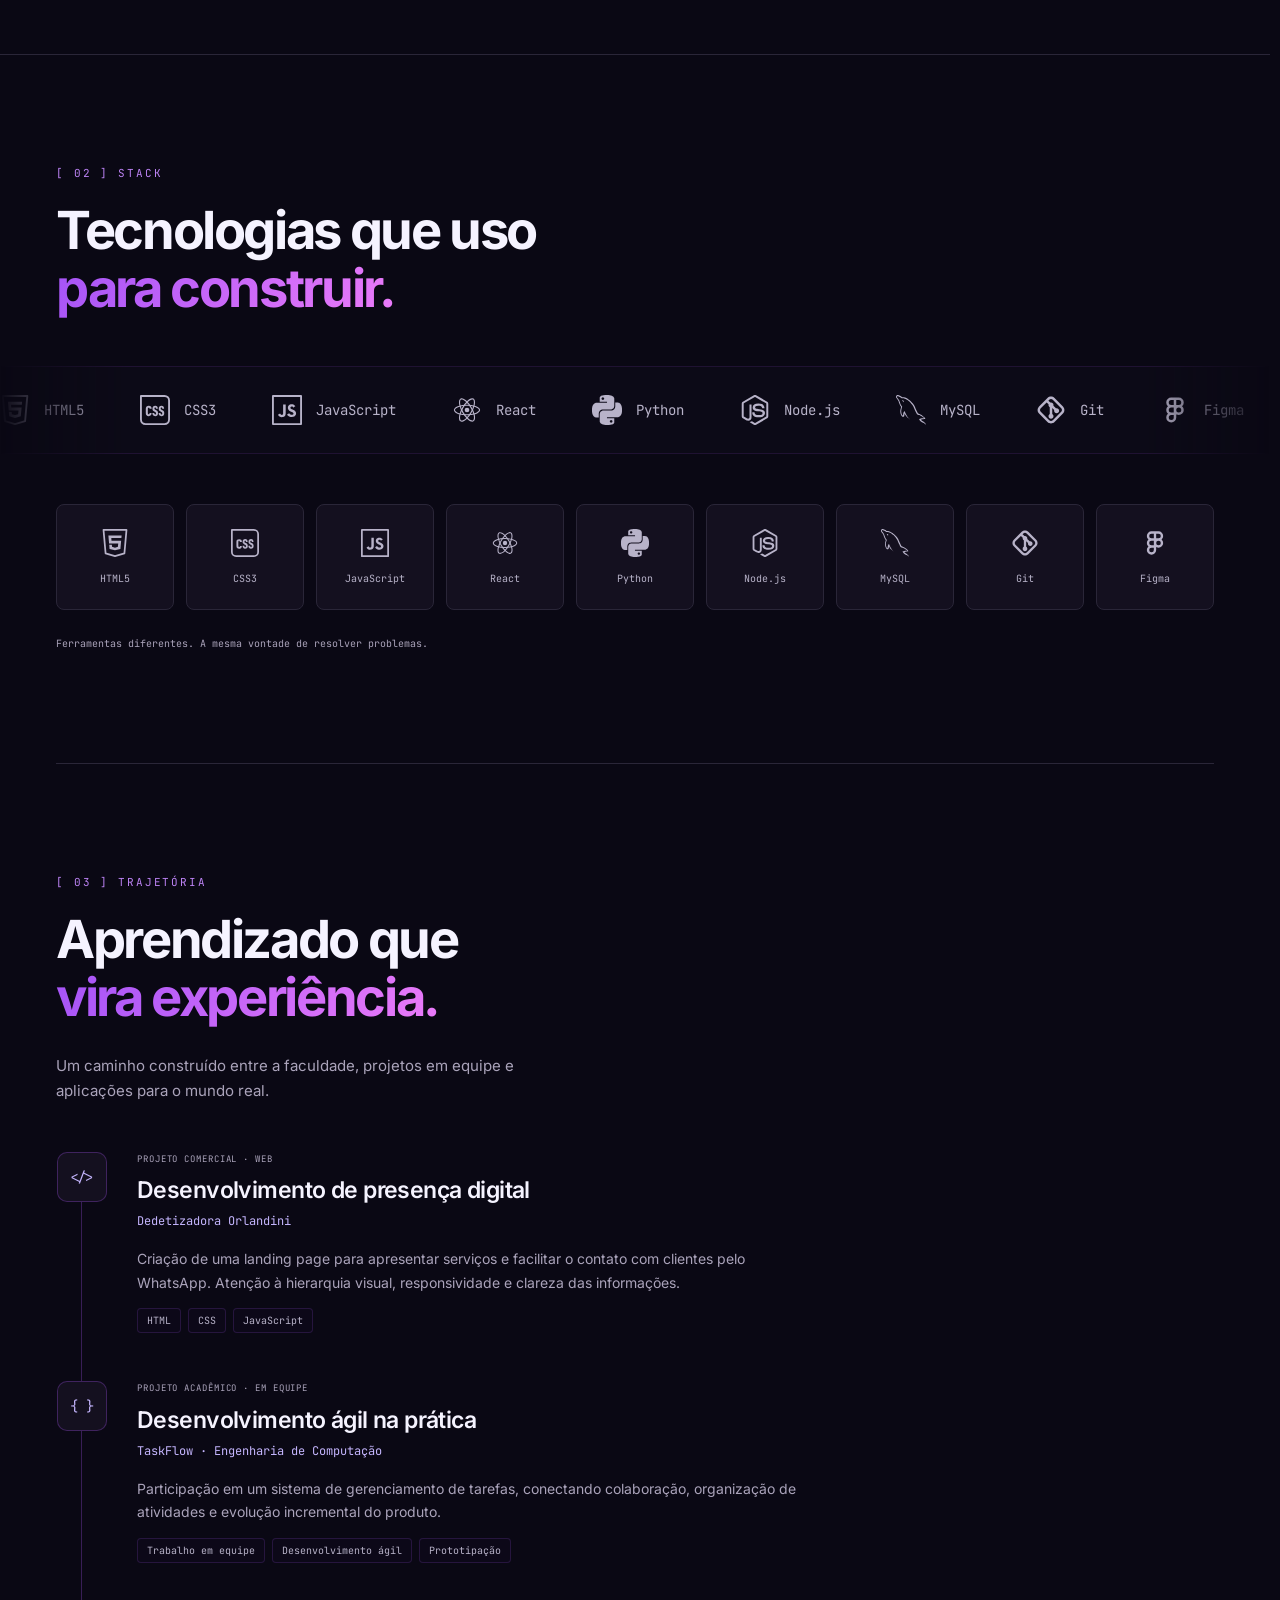
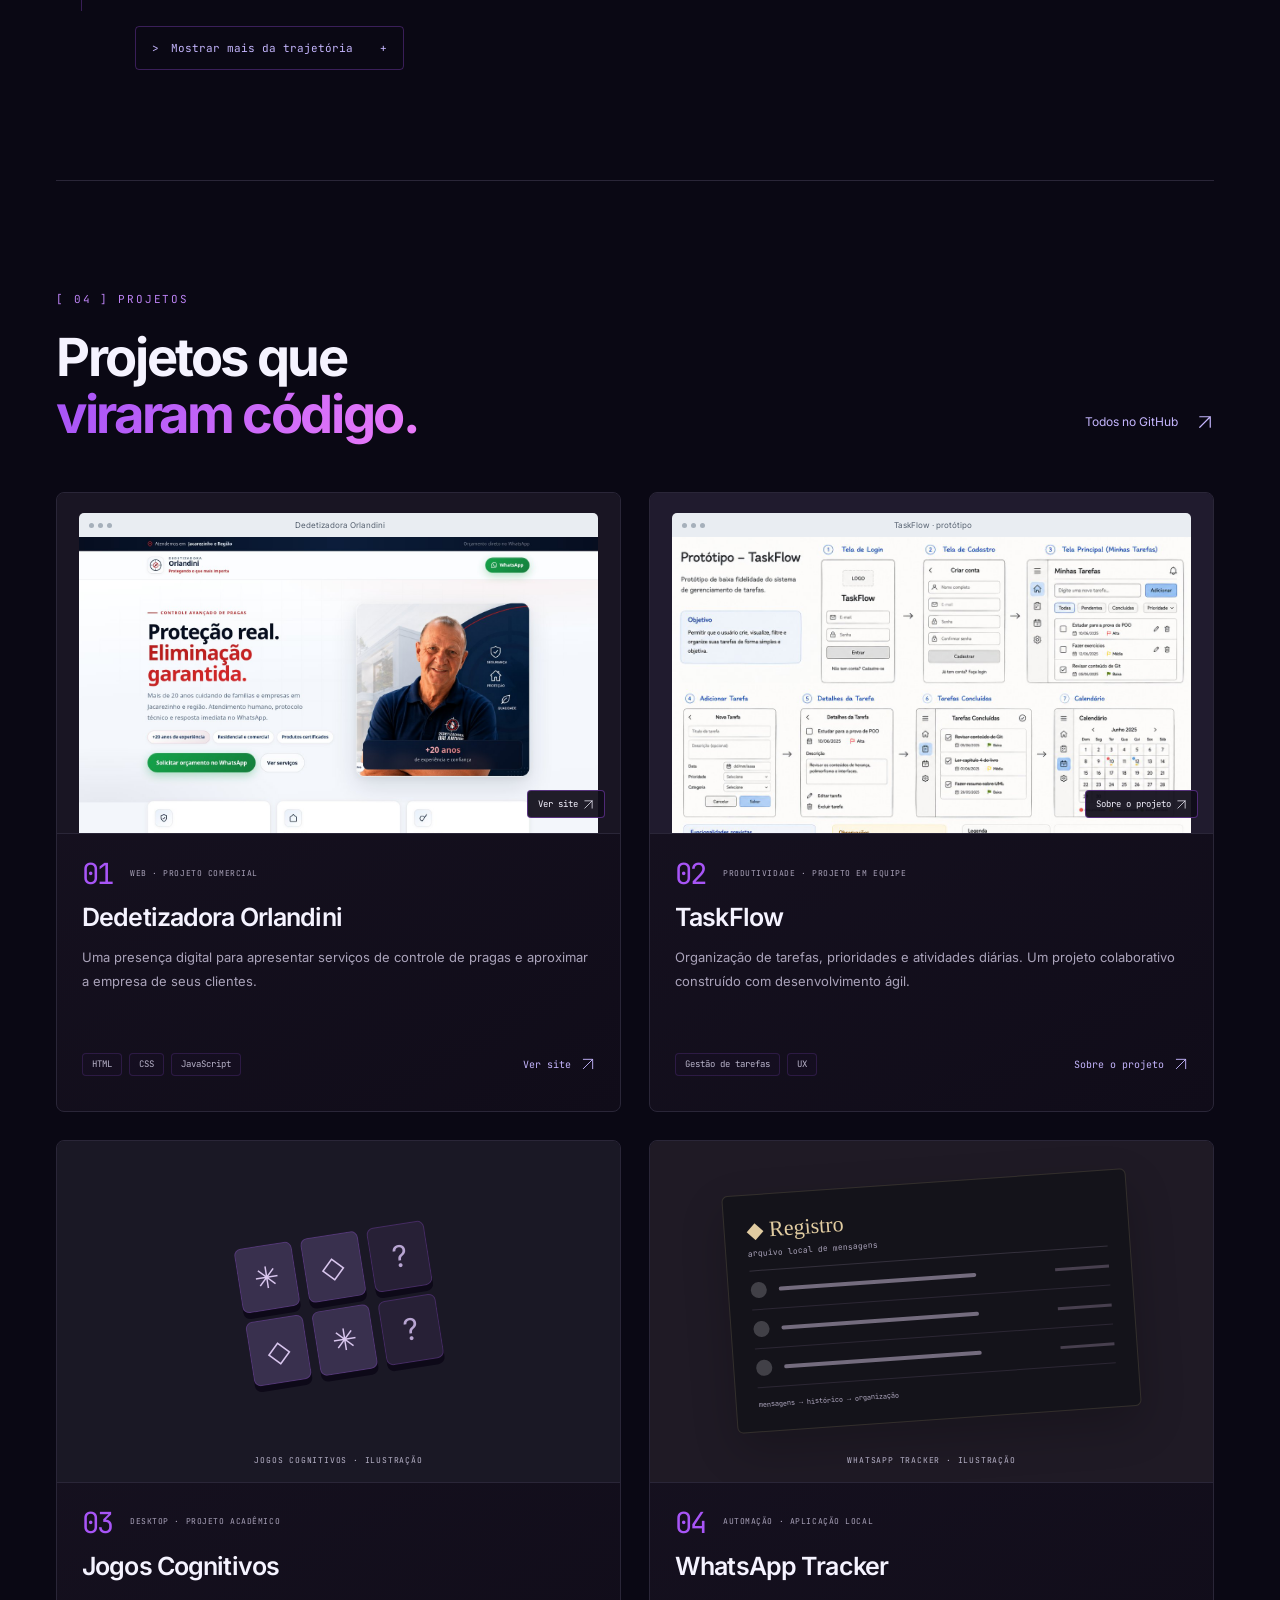
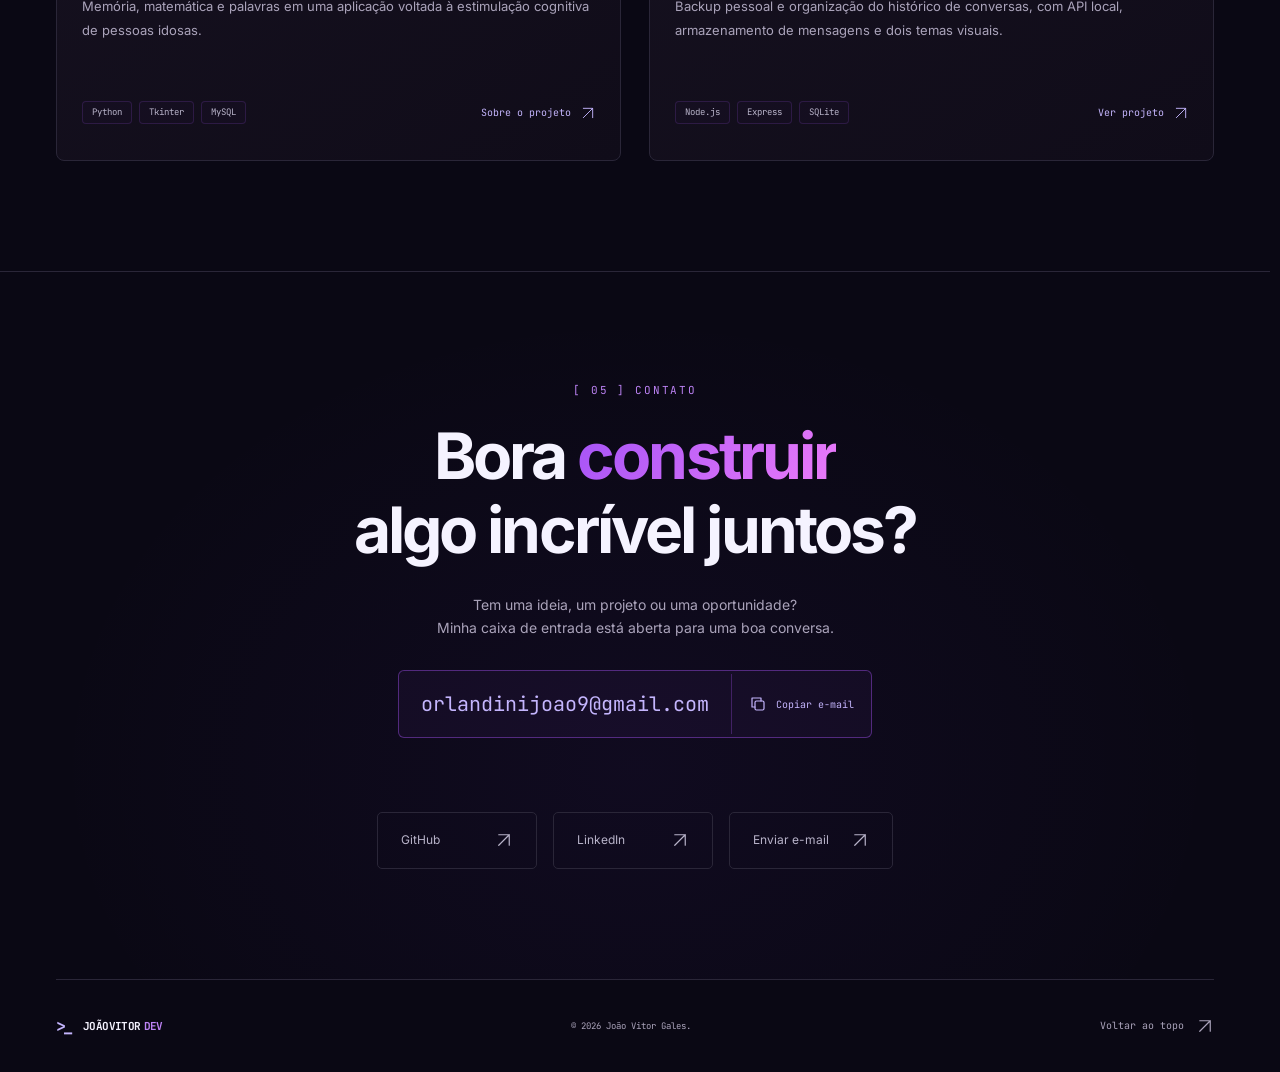
==== commit 9227df0f: "Add inline project summary dialogs for TaskFlow and cognitive games" ====
--- a/index.html
+++ b/index.html
@@ -1013,53 +1013,27 @@
               </div>
             </a>
           </article>
-          <article class="project">
+          <article class="project project-summary-card">
             <a
-              class="preview preview-taskflow"
-              href="assets/previews/taskflow.jpg"
-              target="_blank"
-              rel="noopener noreferrer"
-              aria-label="Ampliar protótipo do TaskFlow"
-              ><div class="browser-top" aria-hidden="true">
-                <i></i><i></i><i></i><span>TaskFlow · protótipo</span>
-              </div>
-              <img
-                src="assets/previews/taskflow.jpg"
-                width="1200"
-                height="800"
-                alt="Protótipo do TaskFlow com telas de cadastro, tarefas e calendário"
-                loading="lazy" /><span class="preview-action"
-                >Ampliar protótipo
-                <svg
-                  class="arrow"
-                  aria-hidden="true"
-                  viewBox="0 0 24 24"
-                  fill="none"
-                >
-                  <path d="M4 20 20 4M4 4h16v16" /></svg></span
-            ></a>
-            <div class="project-info">
-              <div class="project-topline">
-                <span class="project-index">02</span>
-                <p class="project-kind">PRODUTIVIDADE · PROJETO EM EQUIPE</p>
-              </div>
-              <h3>TaskFlow</h3>
-              <p>
-                Organização de tarefas, prioridades e atividades diárias. Um
-                projeto colaborativo construído com desenvolvimento ágil.
-              </p>
-              <div class="project-bottom">
-                <ul class="tags" aria-label="Temas">
-                  <li>Gestão de tarefas</li>
-                  <li>UX</li>
-                </ul>
-                <a
-                  class="project-link"
-                  href="https://github.com/jpgb2023/Taskflow-TF-2026.1"
-                  target="_blank"
-                  rel="noopener noreferrer"
-                  aria-label="Ver repositório do TaskFlow"
-                  >Código
+              class="project-card-link"
+              href="https://github.com/jpgb2023/Taskflow-TF-2026.1"
+              data-project-summary="taskflow"
+              aria-haspopup="dialog"
+              aria-controls="summary-taskflow"
+              aria-label="Sobre o projeto TaskFlow"
+            >
+              <div class="preview preview-taskflow">
+                <div class="browser-top" aria-hidden="true">
+                  <i></i><i></i><i></i><span>TaskFlow · protótipo</span>
+                </div>
+                <img
+                  src="assets/previews/taskflow.jpg"
+                  width="1200"
+                  height="800"
+                  alt="Protótipo do TaskFlow com telas de cadastro, tarefas e calendário"
+                  loading="lazy"
+                /><span class="preview-action"
+                  >Sobre o projeto
                   <svg
                     class="arrow"
                     aria-hidden="true"
@@ -1067,55 +1041,88 @@
                     fill="none"
                   >
                     <path d="M4 20 20 4M4 4h16v16" /></svg
-                ></a>
+                ></span>
               </div>
-            </div>
+              <div class="project-info">
+                <div class="project-topline">
+                  <span class="project-index">02</span>
+                  <p class="project-kind">PRODUTIVIDADE · PROJETO EM EQUIPE</p>
+                </div>
+                <h3>TaskFlow</h3>
+                <p>
+                  Organização de tarefas, prioridades e atividades diárias. Um
+                  projeto colaborativo construído com desenvolvimento ágil.
+                </p>
+                <div class="project-bottom">
+                  <ul class="tags" aria-label="Temas">
+                    <li>Gestão de tarefas</li>
+                    <li>UX</li>
+                  </ul>
+                  <span class="project-link"
+                    >Sobre o projeto
+                    <svg
+                      class="arrow"
+                      aria-hidden="true"
+                      viewBox="0 0 24 24"
+                      fill="none"
+                    >
+                      <path d="M4 20 20 4M4 4h16v16" /></svg
+                  ></span>
+                </div>
+              </div>
+            </a>
           </article>
-          <article class="project">
-            <div
-              class="project-visual games-visual"
-              role="img"
-              aria-label="Ilustração de cartas de memória do projeto Jogos Cognitivos"
+          <article class="project project-summary-card">
+            <a
+              class="project-card-link"
+              href="https://github.com/jvogales/Certificadora1_GamesParaIdosos"
+              data-project-summary="jogos-cognitivos"
+              aria-haspopup="dialog"
+              aria-controls="summary-jogos-cognitivos"
+              aria-label="Sobre o projeto Jogos Cognitivos"
             >
-              <div class="memory-cards" aria-hidden="true">
-                <span>✳</span><span>◇</span><span>?</span><span>◇</span
-                ><span>✳</span><span>?</span>
+              <div
+                class="project-visual games-visual"
+                role="img"
+                aria-label="Ilustração de cartas de memória do projeto Jogos Cognitivos"
+              >
+                <div class="memory-cards" aria-hidden="true">
+                  <span>✳</span><span>◇</span><span>?</span><span>◇</span
+                  ><span>✳</span><span>?</span>
+                </div>
+                <span class="visual-caption"
+                  >JOGOS COGNITIVOS · ILUSTRAÇÃO</span
+                >
               </div>
-              <span class="visual-caption">JOGOS COGNITIVOS · ILUSTRAÇÃO</span>
-            </div>
-            <div class="project-info">
-              <div class="project-topline">
-                <span class="project-index">03</span>
-                <p class="project-kind">DESKTOP · PROJETO ACADÊMICO</p>
+              <div class="project-info">
+                <div class="project-topline">
+                  <span class="project-index">03</span>
+                  <p class="project-kind">DESKTOP · PROJETO ACADÊMICO</p>
+                </div>
+                <h3>Jogos Cognitivos</h3>
+                <p>
+                  Memória, matemática e palavras em uma aplicação voltada à
+                  estimulação cognitiva de pessoas idosas.
+                </p>
+                <div class="project-bottom">
+                  <ul class="tags" aria-label="Tecnologias">
+                    <li>Python</li>
+                    <li>Tkinter</li>
+                    <li>MySQL</li>
+                  </ul>
+                  <span class="project-link"
+                    >Sobre o projeto
+                    <svg
+                      class="arrow"
+                      aria-hidden="true"
+                      viewBox="0 0 24 24"
+                      fill="none"
+                    >
+                      <path d="M4 20 20 4M4 4h16v16" /></svg
+                  ></span>
+                </div>
               </div>
-              <h3>Jogos Cognitivos</h3>
-              <p>
-                Memória, matemática e palavras em uma aplicação voltada à
-                estimulação cognitiva de pessoas idosas.
-              </p>
-              <div class="project-bottom">
-                <ul class="tags" aria-label="Tecnologias">
-                  <li>Python</li>
-                  <li>Tkinter</li>
-                  <li>MySQL</li>
-                </ul>
-                <a
-                  class="project-link"
-                  href="https://github.com/jvogales/Certificadora1_GamesParaIdosos"
-                  target="_blank"
-                  rel="noopener noreferrer"
-                  aria-label="Ver código de Jogos Cognitivos"
-                  >Código
-                  <svg
-                    class="arrow"
-                    aria-hidden="true"
-                    viewBox="0 0 24 24"
-                    fill="none"
-                  >
-                    <path d="M4 20 20 4M4 4h16v16" /></svg
-                ></a>
-              </div>
-            </div>
+            </a>
           </article>
           <article class="project project-detail-card">
             <a
@@ -1295,5 +1302,94 @@
         </footer>
       </div>
     </dialog>
+    <dialog
+      class="project-summary"
+      id="summary-taskflow"
+      aria-labelledby="summary-title-taskflow"
+      aria-describedby="summary-description-taskflow"
+    >
+      <div class="summary-top">
+        <p class="section-tag">PRODUTIVIDADE · PROJETO EM EQUIPE</p>
+        <button class="site-preview-close" type="button" autofocus>
+          Fechar <span aria-hidden="true">×</span>
+        </button>
+      </div>
+      <h2 id="summary-title-taskflow">
+        TaskFlow<span class="gradient-text">.</span>
+      </h2>
+      <p class="summary-headline">Organização para o dia a dia.</p>
+      <p id="summary-description-taskflow">
+        Um sistema de gerenciamento de tarefas desenvolvido em equipe na
+        disciplina de Desenvolvimento Ágil. O objetivo é ajudar estudantes e
+        profissionais a organizar atividades e acompanhar o que precisa ser
+        feito.
+      </p>
+      <p>
+        O projeto trabalha com criação, listagem, conclusão e exclusão de
+        tarefas. O protótipo também explora prioridades e calendário, como
+        possibilidades de evolução da interface.
+      </p>
+      <ul class="tags" aria-label="Tecnologias e temas">
+        <li>Gestão de tarefas</li>
+        <li>Colaboração</li>
+        <li>Prototipação</li>
+      </ul>
+      <div class="summary-actions">
+        <a
+          class="button primary"
+          href="https://github.com/jpgb2023/Taskflow-TF-2026.1"
+          target="_blank"
+          rel="noopener noreferrer"
+          >Ver código no GitHub ↗</a
+        ><a
+          class="text-link"
+          href="assets/previews/taskflow.jpg"
+          target="_blank"
+          rel="noopener noreferrer"
+          >Ver protótipo ↗</a
+        >
+      </div>
+    </dialog>
+    <dialog
+      class="project-summary"
+      id="summary-jogos-cognitivos"
+      aria-labelledby="summary-title-jogos-cognitivos"
+      aria-describedby="summary-description-jogos-cognitivos"
+    >
+      <div class="summary-top">
+        <p class="section-tag">DESKTOP · PROJETO ACADÊMICO</p>
+        <button class="site-preview-close" type="button" autofocus>
+          Fechar <span aria-hidden="true">×</span>
+        </button>
+      </div>
+      <h2 id="summary-title-jogos-cognitivos">
+        Jogos Cognitivos<span class="gradient-text">.</span>
+      </h2>
+      <p class="summary-headline">Aprender, jogar e exercitar a mente.</p>
+      <p id="summary-description-jogos-cognitivos">
+        Uma aplicação desktop voltada à estimulação cognitiva de pessoas idosas,
+        desenvolvida para a disciplina Certificadora I. Reúne jogos de memória,
+        desafios matemáticos e exercícios para completar palavras.
+      </p>
+      <p>
+        Além dos jogos, o sistema possui cadastro de usuários, pontuação e
+        ranking. O projeto aplica orientação a objetos e persistência de dados,
+        com interface em Tkinter e banco MySQL.
+      </p>
+      <ul class="tags" aria-label="Tecnologias e temas">
+        <li>Python</li>
+        <li>Tkinter</li>
+        <li>MySQL</li>
+      </ul>
+      <div class="summary-actions">
+        <a
+          class="button primary"
+          href="https://github.com/jvogales/Certificadora1_GamesParaIdosos"
+          target="_blank"
+          rel="noopener noreferrer"
+          >Ver código no GitHub ↗</a
+        >
+      </div>
+    </dialog>
   </body>
 </html>
--- a/style.css
+++ b/style.css
@@ -2241,3 +2241,80 @@
     font-size: 9px;
   }
 }
+
+.project-summary-card:focus-within {
+  outline: 2px solid var(--accent-light);
+  outline-offset: 5px;
+}
+.project-summary {
+  width: min(580px, calc(100% - 32px));
+  max-height: calc(100dvh - 32px);
+  padding: 28px;
+  border: 1px solid #a855f76b;
+  border-radius: var(--radius);
+  background: var(--surface);
+  color: var(--text);
+  box-shadow: 0 25px 90px #0008;
+  overflow-y: auto;
+}
+.project-summary::backdrop {
+  background: #05030dd9;
+  backdrop-filter: blur(7px);
+}
+.summary-top {
+  display: flex;
+  align-items: center;
+  justify-content: space-between;
+  gap: 15px;
+  margin-bottom: 24px;
+}
+.summary-top .section-tag {
+  font-size: 8px;
+  margin: 0;
+}
+.project-summary h2 {
+  font-size: 34px;
+  margin-bottom: 17px;
+}
+.project-summary > p {
+  font-size: 13px;
+  color: var(--muted);
+  line-height: 1.85;
+}
+.project-summary > .summary-headline {
+  font-size: 17px;
+  color: var(--text);
+  line-height: 1.6;
+}
+.project-summary .tags {
+  margin-top: 24px;
+}
+.summary-actions {
+  display: flex;
+  align-items: center;
+  gap: 20px;
+  flex-wrap: wrap;
+  margin-top: 26px;
+}
+.summary-actions .button {
+  font-size: 12px;
+}
+@media (max-width: 600px) {
+  .project-summary {
+    padding: 22px;
+  }
+  .project-summary h2 {
+    font-size: 28px;
+  }
+  .summary-top {
+    align-items: flex-start;
+    gap: 10px;
+  }
+  .summary-top .section-tag {
+    line-height: 1.8;
+    padding-top: 8px;
+  }
+  .summary-actions {
+    gap: 10px;
+  }
+}
